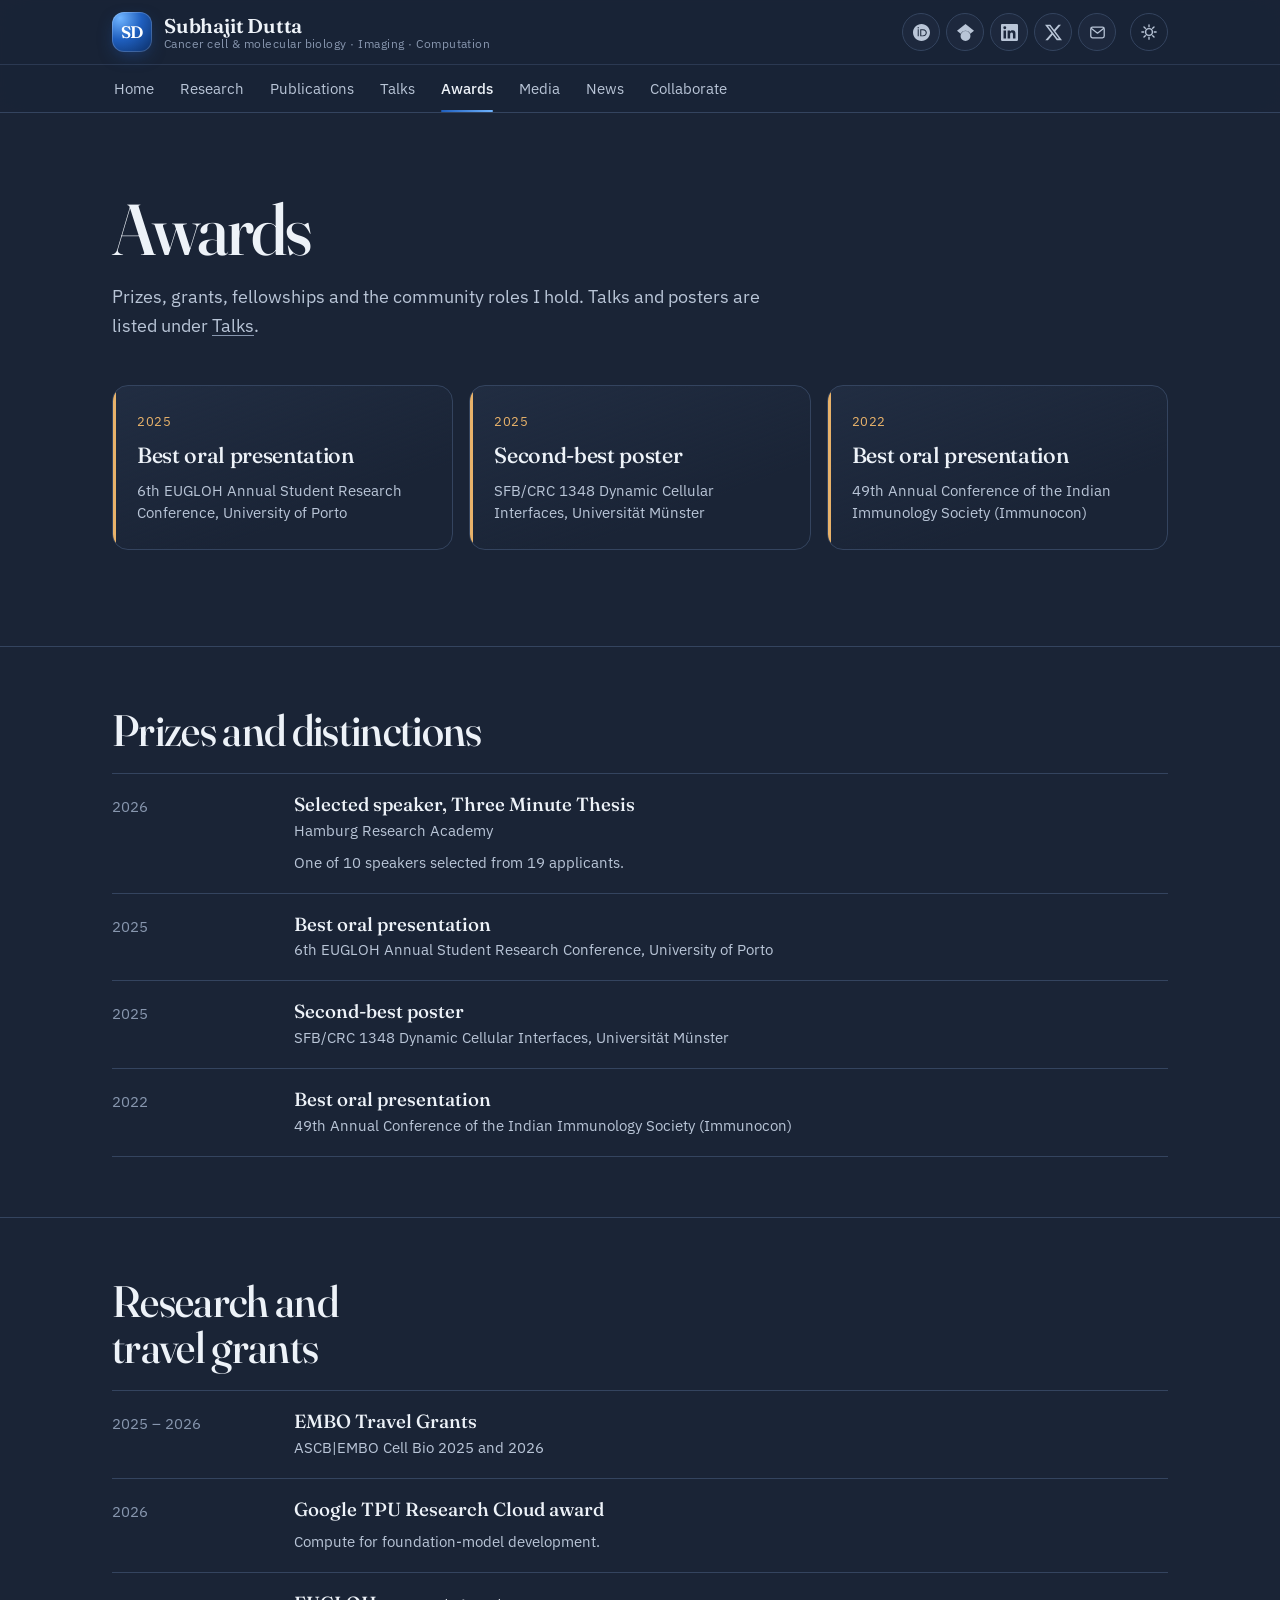
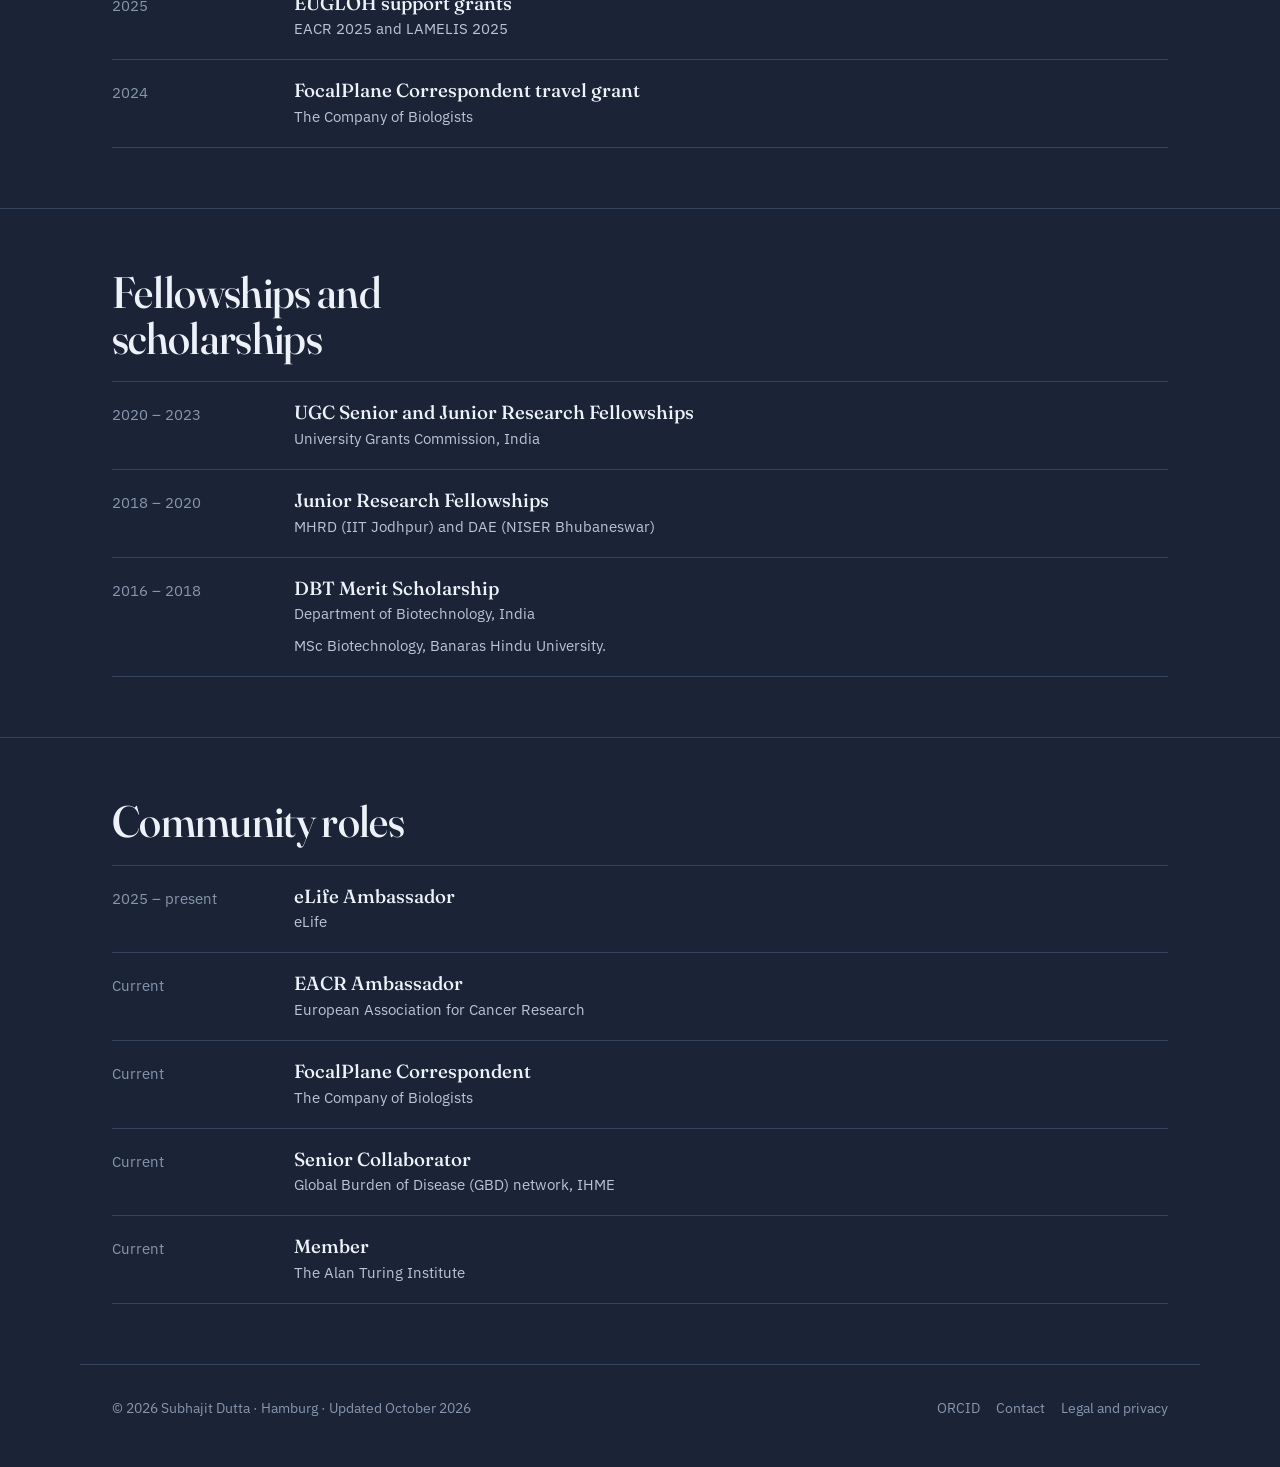
==== awards/index.html @ 9b938719 "Awards: footer, deferred scripts" ====
<!doctype html>
<html lang="en">
<head>
<meta charset="utf-8">
<meta name="viewport" content="width=device-width, initial-scale=1, viewport-fit=cover">
<title>Awards | Subhajit Dutta</title>
<meta name="description" content="Prizes, research and travel grants, fellowships and community roles of Subhajit Dutta, including EMBO Travel Grants, a Google TPU Research Cloud award and best-presentation prizes.">
<meta name="author" content="Subhajit Dutta">
<link rel="canonical" href="https://duttasubhajit.com/awards/">
<meta property="og:type" content="website">
<meta property="og:title" content="Awards | Subhajit Dutta">
<meta property="og:description" content="Prizes, research and travel grants, fellowships and community roles of Subhajit Dutta, including EMBO Travel Grants, a Google TPU Research Cloud award and best-presentation prizes.">
<meta property="og:url" content="https://duttasubhajit.com/awards/">
<meta property="og:site_name" content="Subhajit Dutta">
<meta property="og:image" content="https://duttasubhajit.com/assets/img/og.jpg">
<meta property="og:image:width" content="1200">
<meta property="og:image:height" content="630">
<meta name="twitter:card" content="summary_large_image">
<meta name="twitter:site" content="@SDutta_2904">
<meta name="twitter:image" content="https://duttasubhajit.com/assets/img/og.jpg">
<meta name="robots" content="index, follow">
<link rel="icon" href="/assets/img/favicon.svg" type="image/svg+xml">
<link rel="preload" href="/assets/fonts/ibm-plex-sans-latin-400-normal.woff2" as="font" type="font/woff2" crossorigin>
<link rel="preload" href="/assets/fonts/fraunces-latin-opsz-normal.woff2" as="font" type="font/woff2" crossorigin>
<link rel="stylesheet" href="/assets/site.css">
<script src="/assets/data/profile.js" defer></script>
<script src="/assets/data/awards.js" defer></script>
<script src="/assets/site.js" defer></script>
</head>
<body data-page="awards">
<a class="skip" href="#main">Skip to content</a>
<header class="nav">
  <div class="wrap nav-top">
    <a class="brand" href="/" aria-label="Subhajit Dutta, home">
      <span class="brand-mark" aria-hidden="true">SD</span>
      <span class="brand-text"><span class="brand-name">Subhajit Dutta</span><span class="brand-sub">Cancer cell &amp; molecular biology · Imaging · Computation</span></span>
    </a>
    <div class="nav-right">
      <ul class="social" aria-label="Profiles">
        <li><a class="soc soc-orcid" href="https://orcid.org/0000-0003-2390-7492" target="_blank" rel="me noopener" aria-label="ORCID profile" title="ORCID"><svg viewBox="0 0 24 24" aria-hidden="true"><path fill="currentColor" d="M12 0C5.372 0 0 5.372 0 12s5.372 12 12 12 12-5.372 12-12S18.628 0 12 0zM7.369 4.378c.525 0 .947.431.947.947s-.422.947-.947.947a.95.95 0 0 1-.947-.947c0-.525.422-.947.947-.947zm-.722 3.038h1.444v10.041H6.647V7.416zm3.562 0h3.9c3.712 0 5.344 2.653 5.344 5.025 0 2.578-2.016 5.025-5.325 5.025h-3.919V7.416zm1.444 1.303v7.444h2.297c3.272 0 4.022-2.484 4.022-3.722 0-2.016-1.284-3.722-4.097-3.722h-2.222z"/></svg></a></li>
        <li><a class="soc soc-scholar" href="https://scholar.google.com/citations?user=DbkLvm4AAAAJ&amp;hl=en" target="_blank" rel="me noopener" aria-label="Google Scholar profile" title="Google Scholar"><svg viewBox="0 0 24 24" aria-hidden="true"><path fill="currentColor" d="M5.242 13.769 0 9.5 12 0l12 9.5-5.242 4.269C17.548 11.249 14.978 9.5 12 9.5c-2.977 0-5.548 1.748-6.758 4.269zM12 10a7 7 0 1 0 0 14 7 7 0 0 0 0-14z"/></svg></a></li>
        <li><a class="soc soc-linkedin" href="https://www.linkedin.com/in/subhajit-dutta-6a4b96134/" target="_blank" rel="me noopener" aria-label="LinkedIn profile" title="LinkedIn"><svg viewBox="0 0 24 24" aria-hidden="true"><path fill="currentColor" d="M20.447 20.452h-3.554v-5.569c0-1.328-.027-3.037-1.852-3.037-1.853 0-2.136 1.445-2.136 2.939v5.667H9.351V9h3.414v1.561h.046c.477-.9 1.637-1.85 3.37-1.85 3.601 0 4.267 2.37 4.267 5.455v6.286zM5.337 7.433a2.062 2.062 0 1 1 0-4.125 2.062 2.062 0 0 1 0 4.125zM7.119 20.452H3.555V9h3.564v11.452zM22.225 0H1.771C.792 0 0 .774 0 1.729v20.542C0 23.227.792 24 1.771 24h20.451C23.2 24 24 23.227 24 22.271V1.729C24 .774 23.2 0 22.222 0h.003z"/></svg></a></li>
        <li><a class="soc soc-x" href="https://x.com/SDutta_2904" target="_blank" rel="me noopener" aria-label="X (Twitter) profile" title="X"><svg viewBox="0 0 24 24" aria-hidden="true"><path fill="currentColor" d="M18.901 1.153h3.68l-8.04 9.19L24 22.846h-7.406l-5.8-7.584-6.638 7.584H.474l8.6-9.83L0 1.154h7.594l5.243 6.932 6.064-6.933zm-1.291 19.491h2.039L6.486 3.24H4.298l13.312 17.404z"/></svg></a></li>
        <li><a class="soc soc-email" href="mailto:dsubhajit.edu@gmail.com" aria-label="Email dsubhajit.edu@gmail.com" title="Email"><svg viewBox="0 0 24 24" aria-hidden="true" fill="none" stroke="currentColor" stroke-width="1.8" stroke-linecap="round" stroke-linejoin="round"><rect x="2.5" y="4.5" width="19" height="15" rx="2.5"/><path d="M3.5 6.5l8.5 6.5 8.5-6.5"/></svg></a></li>
      </ul>
      <button class="icon-btn" id="themeBtn" type="button" aria-label="Switch colour theme" title="Switch theme">
        <svg viewBox="0 0 24 24" fill="none" stroke="currentColor" stroke-width="1.8" stroke-linecap="round"><circle cx="12" cy="12" r="4.5"/><path d="M12 2.5v2.5M12 19v2.5M2.5 12H5M19 12h2.5M5.3 5.3l1.8 1.8M16.9 16.9l1.8 1.8M5.3 18.7l1.8-1.8M16.9 7.1l1.8-1.8"/></svg>
      </button>
    </div>
  </div>
  <nav class="nav-tabs" aria-label="Sections">
    <div class="wrap">
      <ul class="tabs" id="tabs">
        <li><a href="/" data-page="home">Home</a></li>
        <li><a href="/research/" data-page="research">Research</a></li>
        <li><a href="/publications/" data-page="publications">Publications</a></li>
        <li><a href="/talks/" data-page="talks">Talks</a></li>
        <li><a href="/awards/" data-page="awards">Awards</a></li>
        <li><a href="/media/" data-page="media">Media</a></li>
        <li><a href="/news/" data-page="news">News</a></li>
        <li><a href="/collaborate/" data-page="collaborate">Collaborate</a></li>
      </ul>
    </div>
  </nav>
</header>
<main id="main">

<section class="page-head">
  <div class="wrap">
    <h1>Awards</h1>
    <p class="lede">Prizes, grants, fellowships and the community roles I hold. Talks and posters are listed under <a href="/talks/">Talks</a>.</p>
  </div>
</section>
<section class="section flush" aria-label="Highlights">
  <div class="wrap">
    <div class="award-cards" id="awardCards"></div>
  </div>
</section>
<div id="awardGroups"></div>
</main>
<footer>
  <div class="wrap">
    <span>© 2026 Subhajit Dutta · <span data-pos="city">Hamburg</span> · <span class="upd">Updated <time data-updated datetime="2026-10-17">October 2026</time></span></span>
    <span class="links">
      <a href="https://orcid.org/0000-0003-2390-7492" rel="me noopener" target="_blank">ORCID</a>
      <a href="/collaborate/">Contact</a>
      <a href="/legal/">Legal and privacy</a>
    </span>
  </div>
</footer>
</body>
</html>
---- assets/site.css ----
/* Self-hosted fonts (no third-party requests) — SIL Open Font License, see assets/fonts/ */
@font-face{font-family:"Fraunces";font-style:normal;font-weight:100 900;font-display:swap;src:url(/assets/fonts/fraunces-latin-opsz-normal.woff2) format("woff2-variations"),url(/assets/fonts/fraunces-latin-opsz-normal.woff2) format("woff2");}
@font-face{font-family:"Fraunces";font-style:italic;font-weight:100 900;font-display:swap;src:url(/assets/fonts/fraunces-latin-opsz-italic.woff2) format("woff2-variations"),url(/assets/fonts/fraunces-latin-opsz-italic.woff2) format("woff2");}
@font-face{font-family:"IBM Plex Sans";font-style:normal;font-weight:400;font-display:swap;src:url(/assets/fonts/ibm-plex-sans-latin-400-normal.woff2) format("woff2");}
@font-face{font-family:"IBM Plex Sans";font-style:italic;font-weight:400;font-display:swap;src:url(/assets/fonts/ibm-plex-sans-latin-400-italic.woff2) format("woff2");}
@font-face{font-family:"IBM Plex Sans";font-style:normal;font-weight:500;font-display:swap;src:url(/assets/fonts/ibm-plex-sans-latin-500-normal.woff2) format("woff2");}
@font-face{font-family:"IBM Plex Sans";font-style:normal;font-weight:600;font-display:swap;src:url(/assets/fonts/ibm-plex-sans-latin-600-normal.woff2) format("woff2");}

/* Subhajit Dutta — site stylesheet
   Layout: long-scroll pages, left-aligned measure, hairline rows for lists,
   one visual moment per page (home: live director field + portrait). */

:root {
  --bg: #1A2436;
  --bg-2: #212D42;
  --bg-3: #2A3850;
  --fg: #EDF2F8;
  --fg-2: #B9C5D7;
  --fg-3: #8796AE;
  --line: #34445F;
  --accent: #8DBEFF;
  --accent-2: #E8B26A;
  --accent-ink: #14203A;
  --ok: #8BCF8B;
  --err: #E8837F;
  --field: #8DBEFF;
  --field-dim: #3A4C6B;
  --shadow: 0 24px 60px rgba(10,18,36,.45);
  --display: "Fraunces", "Iowan Old Style", Georgia, serif;
  --body: "IBM Plex Sans", "Helvetica Neue", Arial, sans-serif;
  color-scheme: dark;
}
:root[data-theme="light"] {
  --bg: #F2F6FC; --bg-2: #FFFFFF; --bg-3: #E4ECF8; --fg: #0A1A33; --fg-2: #3B4D6B; --fg-3: #56657F;
    --line: #D3DDEC; --accent: #0F4D92; --accent-2: #8A5212; --accent-ink: #FFFFFF;
    --ok: #2E8B57; --err: #B64342; --field: #0F4D92; --field-dim: #C6D3E8;
    --shadow: 0 24px 60px rgba(10,26,51,.12); color-scheme: light;
}

* { box-sizing: border-box; }
html { scroll-behavior: smooth; -webkit-text-size-adjust: 100%; }
@media (prefers-reduced-motion: reduce) { html { scroll-behavior: auto; } * { transition: none !important; animation: none !important; } }
body { margin: 0; background: var(--bg); color: var(--fg); font-family: var(--body); font-size: 1.0625rem; line-height: 1.6; -webkit-font-smoothing: antialiased; }
body::before { content: ""; position: fixed; inset: 0 0 auto; height: env(safe-area-inset-top, 0px); z-index: 10; background: var(--bg); }
a { color: inherit; text-decoration-color: var(--fg-3); text-underline-offset: 3px; }
a { transition: color .15s ease, text-decoration-color .15s ease, border-color .15s ease, background-color .15s ease; }
a:hover { color: var(--accent); text-decoration-color: var(--accent); }
:focus-visible { outline: 2px solid var(--accent); outline-offset: 3px; border-radius: 2px; }
h1, h2, h3, h4 { font-family: var(--display); font-weight: 500; letter-spacing: -0.015em; text-wrap: balance; margin: 0; }
p { margin: 0; }
img { max-width: 100%; height: auto; display: block; }
button { font: inherit; }
[hidden] { display: none !important; }

.wrap { width: 100%; max-width: 1120px; margin-inline: auto; padding-left: max(16px, env(safe-area-inset-left, 0px)); padding-right: max(16px, env(safe-area-inset-right, 0px)); }
@media (min-width: 760px) { .wrap { padding-left: max(32px, env(safe-area-inset-left, 0px)); padding-right: max(32px, env(safe-area-inset-right, 0px)); } }
.measure { max-width: 64ch; }
.muted { color: var(--fg-2); }
.small { font-size: 0.9375rem; }

/* ---------- Navigation: two-tier branded header ---------- */
.nav { position: sticky; top: env(safe-area-inset-top, 0px); z-index: 20; background: color-mix(in srgb, var(--bg) 88%, transparent); backdrop-filter: saturate(1.4) blur(16px); -webkit-backdrop-filter: saturate(1.4) blur(16px); border-bottom: 1px solid var(--line); }
.nav-top { display: flex; align-items: center; justify-content: space-between; gap: 16px; height: 64px; }
.brand { display: inline-flex; align-items: center; gap: 12px; text-decoration: none; min-width: 0; }
.brand-mark { flex: none; width: 40px; height: 40px; border-radius: 12px; display: grid; place-items: center; font-family: var(--display); font-weight: 600; font-size: 1.05rem; letter-spacing: -0.03em; color: #fff; background: radial-gradient(120% 120% at 20% 15%, #6FB4FF 0%, #1F5FBF 45%, #0A2A5E 100%); box-shadow: 0 6px 18px -6px rgba(31,95,191,.6), inset 0 0 0 1px rgba(255,255,255,.18); }
.brand-text { display: flex; flex-direction: column; min-width: 0; line-height: 1.15; }
.brand-name { font-family: var(--display); font-size: 1.25rem; font-weight: 600; letter-spacing: -0.01em; white-space: nowrap; color: var(--fg); }
.brand-sub { font-size: 0.75rem; color: var(--fg-3); letter-spacing: 0.04em; white-space: nowrap; overflow: hidden; text-overflow: ellipsis; }
.nav-right { display: flex; align-items: center; gap: 10px; }
.social { display: flex; align-items: center; gap: 6px; list-style: none; margin: 0; padding: 0; }
.soc { display: inline-flex; align-items: center; justify-content: center; width: 38px; height: 38px; border-radius: 50%; color: var(--fg-2); border: 1px solid var(--line); background: color-mix(in srgb, var(--bg-2) 60%, transparent); transition: color .18s, background .18s, border-color .18s, transform .18s; }
.soc svg { width: 17px; height: 17px; }
.soc:hover { transform: translateY(-1px); color: #fff; border-color: transparent; }
.soc-orcid:hover { background: #A6CE39; }
.soc-linkedin:hover { background: #0A66C2; }
.soc-x:hover { background: #2B3A55; }
.soc-scholar:hover { background: #4285F4; }
.soc-email:hover { background: #1F5FBF; color: #fff; }
.nav-right .icon-btn { margin-left: 4px; }
.nav-tabs { border-top: 1px solid color-mix(in srgb, var(--line) 70%, transparent); }
.tabs { display: flex; gap: 2px; list-style: none; margin: 0 -10px; padding: 0; font-size: 0.9375rem; overflow-x: auto; scrollbar-width: none; -webkit-overflow-scrolling: touch; }
.tabs::-webkit-scrollbar { display: none; }
.tabs li { flex: none; }
.tabs a { display: block; padding: 12px 12px 11px; text-decoration: none; color: var(--fg-2); position: relative; white-space: nowrap; transition: color .15s; }
.tabs a:hover { color: var(--accent); }
.tabs a[aria-current="page"] { color: var(--fg); font-weight: 500; }
.tabs a[aria-current="page"]::after { content: ""; position: absolute; left: 12px; right: 12px; bottom: 0; height: 2px; background: linear-gradient(90deg, #1F5FBF, #6FB4FF); border-radius: 2px; }
.icon-btn { display: inline-flex; align-items: center; justify-content: center; width: 38px; height: 38px; border-radius: 50%; border: 1px solid var(--line); background: transparent; color: var(--fg-2); cursor: pointer; }
.icon-btn:hover { color: var(--accent); border-color: var(--accent); }
.icon-btn svg { width: 18px; height: 18px; }
@media (max-width: 899px) { .brand-sub { display: none; } }
@media (max-width: 560px) {
  .nav-top { height: 58px; gap: 10px; }
  .brand-mark { width: 34px; height: 34px; border-radius: 10px; font-size: 0.95rem; }
  .brand-name { font-size: 1.0625rem; }
  .social { gap: 4px; }
  .soc, .nav-right .icon-btn { width: 32px; height: 32px; }
  .soc svg { width: 15px; height: 15px; }
  .nav-right { gap: 4px; }
  .tabs { font-size: 0.875rem; -webkit-mask-image: linear-gradient(90deg, #000 88%, transparent); mask-image: linear-gradient(90deg, #000 88%, transparent); }
  .tabs a { padding: 10px 10px 9px; }
  .tabs a[aria-current="page"]::after { left: 10px; right: 10px; }
}


/* ---------- Buttons & chips ---------- */
.btn { display: inline-flex; align-items: center; gap: 8px; padding: 10px 18px; border-radius: 999px; font-size: 0.9375rem; font-weight: 500; text-decoration: none; border: 1px solid var(--line); color: var(--fg); background: transparent; cursor: pointer; }
.btn { transition: color .15s, border-color .15s, background-color .15s, box-shadow .15s; }
.btn:hover { border-color: var(--accent); color: var(--accent); }
.btn.primary { background: var(--accent); color: var(--accent-ink); border-color: var(--accent); }
.btn.primary:hover { color: var(--accent-ink); filter: brightness(1.12); box-shadow: 0 8px 22px -10px var(--accent); }
.btn.sm { padding: 6px 12px; font-size: 0.8125rem; }
.btn svg { width: 16px; height: 16px; }
.btn[disabled] { opacity: 0.6; cursor: default; }
.chip { font-size: 0.875rem; padding: 7px 14px; border-radius: 999px; border: 1px solid var(--line); background: transparent; color: var(--fg-2); cursor: pointer; }
.chip:hover { border-color: var(--accent); color: var(--accent); }
.chip[aria-pressed="true"] { background: var(--fg); color: var(--bg); border-color: var(--fg); }
.chip .n { opacity: 0.85; margin-left: 6px; font-variant-numeric: tabular-nums; }

/* ---------- Page header (inner pages) ---------- */
.page-head { padding-block: clamp(40px, 7vw, 80px) clamp(28px, 4vw, 44px); }
.page-head h1 { font-size: clamp(2.5rem, 6vw, 4.5rem); line-height: 1; letter-spacing: -0.03em; font-variation-settings: "opsz" 144; }
.page-head .lede { margin-top: 18px; color: var(--fg-2); max-width: 62ch; font-size: 1.125rem; }

/* ---------- Sections ---------- */
.section { padding-block: clamp(48px, 8vw, 96px); border-top: 1px solid var(--line); }
.section.flush { border-top: 0; padding-top: 0; }
.section-head { display: grid; grid-template-columns: 1fr; gap: 12px 48px; margin-bottom: clamp(28px, 4vw, 48px); }
@media (min-width: 900px) { .section-head { grid-template-columns: minmax(0, 1fr) minmax(0, 1.4fr); align-items: end; } }
.section h2 { font-size: clamp(1.875rem, 4vw, 2.75rem); line-height: 1.05; font-variation-settings: "opsz" 96; }
.section-intro { color: var(--fg-2); max-width: 60ch; }
.section-foot { margin-top: 28px; }

/* ---------- Home hero: always-dark microscopy field ---------- */
.hero { position: relative; overflow: hidden; background: radial-gradient(120% 90% at 75% 40%, #24519c 0%, #1a3d7c 55%, #14306a 100%); color: #EEF3FA; isolation: isolate; }
.hero canvas { position: absolute; inset: 0; width: 100%; height: 100%; display: block; z-index: -2; }
.hero-shade { position: absolute; inset: 0; pointer-events: none; z-index: -1; background: linear-gradient(90deg, rgba(16,36,76,.92) 0%, rgba(16,36,76,.72) 38%, rgba(16,36,76,.15) 70%, rgba(16,36,76,0) 100%), linear-gradient(180deg, rgba(16,36,76,0) 70%, rgba(16,36,76,.6) 100%); }
.hero-grid { position: relative; padding-block: clamp(56px, 9vw, 120px) clamp(28px, 4vw, 48px); display: grid; grid-template-columns: 1fr; gap: 40px; align-items: center; }
.hero-side { display: flex; flex-direction: column; gap: 16px; }
.hero-side .portrait { width: 100%; justify-self: auto; }
.profile-card { display: flex; flex-direction: column; justify-content: space-between; gap: 18px; padding: 20px 22px; border-radius: 22px; background: linear-gradient(160deg, rgba(23,50,98,.55), rgba(26,52,100,.55)); box-shadow: 0 0 0 1px rgba(142,197,255,.2); backdrop-filter: blur(4px); -webkit-backdrop-filter: blur(4px); }
.pc-role { font-family: var(--display); font-size: 1.25rem; color: #fff; }
.pc-focus { margin-top: 6px; font-size: 0.875rem; letter-spacing: .04em; color: #9CC7FF; }
.pc-net { display: grid; grid-template-columns: repeat(3, 1fr); gap: 10px; text-decoration: none; color: #A9B7CD; font-size: 0.75rem; line-height: 1.3; }
.pc-net span { padding: 10px 10px 9px; border-radius: 12px; background: rgba(255,255,255,.04); border: 1px solid rgba(142,197,255,.14); transition: border-color .15s, background .15s; }
.pc-net b { display: block; font-family: var(--display); font-weight: 500; font-size: 1.6rem; color: #fff; line-height: 1.05; margin-bottom: 2px; }
.pc-net:hover span { border-color: rgba(142,197,255,.5); background: rgba(125,180,255,.08); }
@media (min-width: 900px) { .hero-grid { grid-template-columns: minmax(0, 1.12fr) minmax(0, 1fr); align-items: stretch; gap: clamp(36px, 4vw, 56px); } .hero-side { max-width: 520px; width: 100%; margin-left: auto; } .hero-side .portrait { aspect-ratio: 3 / 4; } .profile-card { flex: 1; } }
@media (max-width: 899px) { .hero-side { order: -1; flex-direction: row; align-items: stretch; } .hero-side .portrait { width: min(42%, 170px); flex: none; } .profile-card { flex: 1; padding: 14px; gap: 10px; } .pc-role { font-size: 1rem; } .pc-focus { font-size: 0.75rem; } .pc-net { grid-template-columns: 1fr; gap: 6px; } .pc-net span { padding: 6px 8px; display: flex; align-items: baseline; gap: 6px; } .pc-net b { font-size: 1.1rem; display: inline; margin: 0; } }
.eyebrow { margin: 0 0 18px; font-size: 0.8125rem; letter-spacing: 0.14em; text-transform: uppercase; color: #9CC7FF; }
.hero h1 { font-size: clamp(3rem, 9vw, 6.5rem); font-weight: 600; line-height: 0.95; letter-spacing: -0.035em; font-variation-settings: "opsz" 144; max-width: 10ch; color: #fff; text-shadow: 0 2px 30px rgba(10,18,36,.35); }
.hero-lede { margin-top: clamp(18px, 2.6vw, 26px); font-family: var(--display); font-style: italic; font-weight: 400; font-size: clamp(1.25rem, 2.2vw, 1.55rem); line-height: 1.35; max-width: 32ch; font-variation-settings: "opsz" 40; color: #F5F7FB; }
.hero-text { margin-top: 18px; max-width: 62ch; color: #C3CEE0; }
.hero-text + .hero-text { margin-top: 12px; color: #A9B7CD; font-size: 1rem; }
.hero-actions { margin-top: 30px; display: flex; flex-wrap: wrap; gap: 12px; }
.hero .btn.primary { background: linear-gradient(135deg, #3E8EF0, #1A5BB8); color: #fff; border-color: transparent; box-shadow: 0 10px 28px -10px rgba(62,142,240,.8); }
.hero .btn.primary:hover { color: #fff; filter: brightness(1.12); }
.hero .btn.ghost { color: #EEF3FA; border-color: rgba(238,243,250,.28); background: rgba(255,255,255,.04); backdrop-filter: blur(6px); }
.hero .btn.ghost:hover { color: #9CC7FF; border-color: #9CC7FF; background: rgba(125,180,255,.1); }
.portrait { position: relative; justify-self: end; width: min(100%, 340px); aspect-ratio: 4 / 5; border-radius: 22px; overflow: hidden; background: linear-gradient(160deg, rgba(23,34,56,.55), rgba(10,16,30,.62)); box-shadow: 0 30px 80px -20px rgba(10,18,36,.7), 0 0 0 1px rgba(143,227,232,.22); backdrop-filter: blur(2px); -webkit-backdrop-filter: blur(2px); }
.portrait::after { content: ""; position: absolute; inset: 0; border-radius: inherit; pointer-events: none; box-shadow: inset 0 0 0 1px rgba(255,255,255,.06); }
.portrait img { width: 100%; height: 100%; object-fit: cover; object-position: 50% 30%; filter: contrast(1.04); }
.portrait-empty { position: absolute; inset: 0; display: grid; place-items: center; text-align: center; padding: 24px; }
.portrait-empty b { display: block; font-family: var(--display); font-size: 4.5rem; font-weight: 600; letter-spacing: -0.04em; line-height: 1; background: linear-gradient(135deg, #8FE3E8, #D37BD0); -webkit-background-clip: text; background-clip: text; color: transparent; }
@media (max-width: 899px) { .portrait { border-radius: 18px; } .hero-shade { background: linear-gradient(180deg, rgba(16,36,76,.82) 0%, rgba(16,36,76,.74) 60%, rgba(16,36,76,.5) 100%); } }
.hero-caption { position: relative; display: flex; flex-wrap: wrap; align-items: center; gap: 6px 16px; margin: 0 auto; padding-bottom: 22px; font-size: 0.75rem; letter-spacing: 0.04em; color: #8392a8; }
.hero-caption .dot { display: inline-block; width: 8px; height: 8px; border-radius: 50%; vertical-align: middle; margin-right: 6px; }
.dot-actin { background: #6FE7EC; box-shadow: 0 0 8px #6FE7EC; }
.dot-mito { background: #E46BDC; box-shadow: 0 0 8px #E46BDC; }
.dot-ribo { background: #FFC56B; box-shadow: 0 0 8px #FFC56B; }

/* "Now" strip */
.now { display: grid; grid-template-columns: 1fr; gap: 0; border-top: 1px solid var(--line); border-bottom: 1px solid var(--line); }
@media (min-width: 760px) { .now { grid-template-columns: repeat(3, 1fr); } }
.now > div { padding: 22px 0; min-width: 0; }
@media (min-width: 760px) { .now > div { padding: 24px 28px 24px 0; } .now > div + div { padding-left: 28px; border-left: 1px solid var(--line); } }
@media (max-width: 759px) { .now > div + div { border-top: 1px solid var(--line); } }
.now .k { font-size: 0.8125rem; color: var(--fg-3); }
.now .v { margin-top: 4px; font-family: var(--display); font-size: 1.25rem; line-height: 1.3; font-variation-settings: "opsz" 36; }
.now .v a { text-decoration: none; }
.now .v a:hover { color: var(--accent); }

/* ---------- Themes (research) ---------- */
.themes { display: grid; grid-template-columns: 1fr; gap: 40px 48px; }
@media (min-width: 700px) { .themes { grid-template-columns: 1fr 1fr; } }
.theme { min-width: 0; padding-top: 20px; border-top: 2px solid var(--fg); }
.theme.lead { border-top-color: var(--accent); }
.theme h3 { font-size: 1.5rem; line-height: 1.2; font-variation-settings: "opsz" 48; }
.theme h3 small { display: block; font-family: var(--body); font-size: 0.875rem; font-weight: 500; color: var(--accent); letter-spacing: 0; margin-bottom: 8px; }
.theme p { margin-top: 12px; color: var(--fg-2); }
.theme ul { margin: 14px 0 0; padding-left: 18px; color: var(--fg-2); font-size: 0.9375rem; }
.theme li + li { margin-top: 4px; }
.theme .more { margin-top: 14px; font-size: 0.9375rem; }

/* Research page: full bands */
.band { display: grid; grid-template-columns: 1fr; gap: 28px 56px; padding-block: clamp(40px, 6vw, 72px); border-top: 1px solid var(--line); }
@media (min-width: 900px) { .band { grid-template-columns: minmax(0, 1fr) minmax(0, 1fr); align-items: start; } .band.flip > .band-fig { order: -1; } }
.band h2 { font-size: clamp(1.75rem, 3.5vw, 2.5rem); line-height: 1.1; font-variation-settings: "opsz" 72; }
.band .kicker { font-size: 0.875rem; font-weight: 500; color: var(--accent); margin-bottom: 10px; }
.band p { margin-top: 14px; color: var(--fg-2); }
.band ul { margin: 14px 0 0; padding-left: 18px; color: var(--fg-2); font-size: 0.9375rem; }
.band li + li { margin-top: 6px; }
.band .band-links { margin-top: 18px; display: flex; flex-wrap: wrap; gap: 8px; }
.band-fig { min-width: 0; }
.band-fig figure { margin: 0; }
.band-fig img { width: 100%; border-radius: 12px; border: 1px solid var(--line); background: var(--bg-2); cursor: zoom-in; }
.band-fig figcaption { margin-top: 10px; font-size: 0.875rem; color: var(--fg-3); }
.band-fig img { height: auto; }
.fig-credit { display: block; margin-top: 4px; font-size: 0.8125rem; }
.fig-credit a { color: var(--fg-3); text-decoration: underline; text-underline-offset: 2px; }
.fig-credit a:hover { color: var(--accent); }

/* ---------- Publications ---------- */
.pub-tools { display: flex; flex-wrap: wrap; gap: 12px 16px; align-items: center; margin-bottom: 24px; }
.pub-filters { display: flex; flex-wrap: wrap; gap: 8px; }
.search { flex: 1 1 220px; min-width: 0; display: flex; align-items: center; gap: 8px; padding: 0 14px; height: 38px; border-radius: 999px; border: 1px solid var(--line); background: var(--bg-2); color: var(--fg-2); }
.search svg { width: 16px; height: 16px; flex: none; }
.search input { flex: 1; min-width: 0; border: 0; background: transparent; color: var(--fg); font: inherit; font-size: 0.9375rem; outline: none; }
.pub-list { list-style: none; margin: 0; padding: 0; }
.pub-year-head { font-family: var(--display); font-size: 1.125rem; color: var(--fg-3); padding: 28px 0 8px; font-variant-numeric: tabular-nums; }
.pub { display: grid; grid-template-columns: 1fr; gap: 6px 32px; padding: 20px 0; border-top: 1px solid var(--line); }
.pub-list > .pub:last-child { border-bottom: 1px solid var(--line); }
@media (min-width: 760px) { .pub { grid-template-columns: 110px minmax(0, 1fr); } }
.pub-kind { font-size: 0.8125rem; color: var(--fg-3); padding-top: 4px; }
.pub-kind .st { display: block; color: var(--accent-2); margin-top: 2px; }
.pub-title { font-family: var(--display); font-size: 1.25rem; line-height: 1.3; font-weight: 500; font-variation-settings: "opsz" 36; }
.pub-title a { text-decoration: none; }
.pub-title a:hover { color: var(--accent); }
.pub-authors { margin-top: 6px; color: var(--fg-2); font-size: 0.9375rem; }
.pub-authors b { font-weight: 600; color: var(--fg); }
.pub-venue { margin-top: 4px; font-size: 0.9375rem; color: var(--fg-2); }
.pub-venue i { color: var(--fg); }
.pub-note { margin-top: 4px; font-size: 0.875rem; color: var(--fg-3); }
.pub-take { margin: 8px 0 0; font-size: 0.9375rem; line-height: 1.55; color: var(--fg-2); max-width: 72ch; padding-left: 12px; border-left: 2px solid var(--accent); }
.pub-pending { margin-top: 40px; border: 1px solid var(--line); border-radius: 16px; background: var(--bg-2); }
.pub-pending > summary { cursor: pointer; list-style: none; padding: 18px 22px; display: flex; align-items: baseline; gap: 12px; flex-wrap: wrap; font-family: var(--display); font-size: 1.15rem; color: var(--fg); }
.pub-pending > summary::-webkit-details-marker { display: none; }
.pub-pending > summary::before { content: "+"; font-family: var(--body); color: var(--accent); width: 1em; display: inline-block; }
.pub-pending[open] > summary::before { content: "–"; }
.pub-pending > summary:hover { color: var(--accent); }
.pub-pending > summary small { font-family: var(--body); font-size: .875rem; color: var(--fg-3); }
.pub-pending ol { list-style: none; margin: 0; padding: 0 22px 18px; }
.pub-pending li.pend { padding: 14px 0; border-top: 1px solid var(--line); }
.pub-actions { margin-top: 10px; display: flex; flex-wrap: wrap; gap: 8px; }
.pub-empty { color: var(--fg-3); padding: 28px 0; }
.featured { display: grid; grid-template-columns: 1fr; gap: 24px; }
@media (min-width: 760px) { .featured { grid-template-columns: repeat(3, 1fr); } }
.featured article { min-width: 0; padding: 22px 0 0; border-top: 2px solid var(--fg); }
.featured .k { font-size: 0.8125rem; color: var(--fg-3); }
.featured h3 { margin-top: 8px; font-size: 1.25rem; line-height: 1.3; font-variation-settings: "opsz" 36; }
.featured h3 a { text-decoration: none; }
.featured h3 a:hover { color: var(--accent); }
.featured p { margin-top: 8px; font-size: 0.9375rem; color: var(--fg-2); }

/* ---------- Rows (talks, awards, news) ---------- */
.rows { list-style: none; margin: 0; padding: 0; }
.row { display: grid; grid-template-columns: 1fr; gap: 4px 32px; padding: 18px 0; border-top: 1px solid var(--line); }
.rows > .row:last-child { border-bottom: 1px solid var(--line); }
@media (min-width: 760px) { .row { grid-template-columns: 150px minmax(0, 1fr); } }
.row-when { color: var(--fg-3); font-variant-numeric: tabular-nums; font-size: 0.9375rem; padding-top: 3px; }
.row-title { font-family: var(--display); font-size: 1.1875rem; font-weight: 500; line-height: 1.3; font-variation-settings: "opsz" 36; }
.row-title a { text-decoration: none; }
.row-title a:hover { color: var(--accent); }
.row-where { color: var(--fg-2); font-size: 0.9375rem; margin-top: 2px; }
.row-what { color: var(--fg-2); font-size: 0.9375rem; margin-top: 8px; max-width: 70ch; }
.row-tag { display: inline-block; font-size: 0.8125rem; color: var(--accent-2); margin-top: 6px; }
.row-actions { margin-top: 10px; display: flex; flex-wrap: wrap; gap: 8px; }
.cols { display: grid; grid-template-columns: 1fr; gap: 40px 48px; }
@media (min-width: 760px) { .cols { grid-template-columns: 1fr 1fr; } }
.cols > div { min-width: 0; }
.cols h3 { font-size: 1.375rem; margin-bottom: 18px; font-variation-settings: "opsz" 48; }
.plain { list-style: none; margin: 0; padding: 0; }
.plain li { padding: 12px 0; border-top: 1px solid var(--line); color: var(--fg-2); font-size: 0.9375rem; }
.plain li:last-child { border-bottom: 1px solid var(--line); }
.plain li strong { color: var(--fg); font-weight: 500; }
.plain li .when { color: var(--fg-3); }

/* ---------- Skills ---------- */
.skills { margin: 0; }
.skills > div { display: grid; grid-template-columns: 1fr; gap: 4px 32px; padding: 16px 0; border-top: 1px solid var(--line); }
.skills > div:last-child { border-bottom: 1px solid var(--line); }
@media (min-width: 760px) { .skills > div { grid-template-columns: 200px minmax(0, 1fr); } }
.skills dt { font-weight: 500; color: var(--fg); }
.skills dd { margin: 0; color: var(--fg-2); font-size: 0.9375rem; min-width: 0; }

/* ---------- Media gallery ---------- */
.gallery { display: grid; grid-template-columns: repeat(2, 1fr); gap: 12px; }
@media (min-width: 700px) { .gallery { grid-template-columns: repeat(3, 1fr); gap: 16px; } }
@media (min-width: 1000px) { .gallery { grid-template-columns: repeat(4, 1fr); } }
.tile { position: relative; min-width: 0; margin: 0; border-radius: 12px; overflow: hidden; background: var(--bg-2); border: 1px solid var(--line); aspect-ratio: 1; cursor: zoom-in; }
.tile.wide { grid-column: span 2; aspect-ratio: 2 / 1; }
.tile img { width: 100%; height: 100%; object-fit: cover; transition: transform .4s ease; }
.tile:hover img { transform: scale(1.03); }
.tile figcaption { position: absolute; inset: auto 0 0 0; padding: 28px 12px 10px; font-size: 0.8125rem; color: #fff; background: linear-gradient(180deg, transparent, rgba(10,18,36,.65)); opacity: 0; transition: opacity .2s; }
.tile:hover figcaption, .tile:focus-visible figcaption { opacity: 1; }
.tile.doc { display: grid; place-items: center; text-align: center; padding: 20px; color: var(--fg-2); font-size: 0.9375rem; cursor: pointer; }
.tile.doc svg { width: 36px; height: 36px; color: var(--accent); margin-bottom: 10px; }
.tile.doc span { display: block; }
.empty { padding: 36px 24px; border: 1px dashed var(--line); border-radius: 14px; color: var(--fg-2); font-size: 0.9375rem; max-width: 60ch; }
.empty code { font-size: 0.875rem; background: var(--bg-2); padding: 2px 6px; border-radius: 4px; }
.lightbox { position: fixed; inset: 0; z-index: 50; background: rgba(5, 9, 18, .92); display: grid; grid-template-rows: 1fr auto; padding: max(16px, env(safe-area-inset-top, 0px)) max(16px, env(safe-area-inset-right, 0px)) max(16px, env(safe-area-inset-bottom, 0px)) max(16px, env(safe-area-inset-left, 0px)); }
.lightbox img { max-width: 100%; max-height: 100%; width: auto; height: auto; margin: auto; object-fit: contain; border-radius: 6px; }
.lightbox .lb-img { min-height: 0; display: grid; place-items: center; }
.lightbox .lb-bar { display: flex; align-items: center; justify-content: space-between; gap: 12px; padding-top: 12px; color: #fff; font-size: 0.9375rem; }
.lightbox .lb-bar p { color: #c9d1e0; min-width: 0; }
.lightbox .lb-nav { display: flex; gap: 8px; flex: none; }
.lightbox .icon-btn { color: #fff; border-color: rgba(255,255,255,.25); }
.lightbox .lb-close { position: absolute; top: max(16px, env(safe-area-inset-top, 0px)); right: max(16px, env(safe-area-inset-right, 0px)); }

/* ---------- Collaborate ---------- */
.offer { display: grid; grid-template-columns: 1fr; gap: 24px; }
@media (min-width: 760px) { .offer { grid-template-columns: repeat(3, 1fr); } }
.offer article { min-width: 0; padding-top: 20px; border-top: 2px solid var(--fg); }
.offer h3 { font-size: 1.25rem; line-height: 1.3; font-variation-settings: "opsz" 36; }
.offer p { margin-top: 10px; font-size: 0.9375rem; color: var(--fg-2); }
.form-wrap { display: grid; grid-template-columns: 1fr; gap: 32px 56px; }
@media (min-width: 900px) { .form-wrap { grid-template-columns: minmax(0, 1fr) minmax(0, 1.3fr); } }
.form-aside p { color: var(--fg-2); margin-top: 12px; max-width: 46ch; }
.contact-list { list-style: none; margin: 20px 0 0; padding: 0; }
.contact-list li { display: flex; flex-wrap: wrap; align-items: center; justify-content: space-between; gap: 8px 16px; padding: 14px 0; border-top: 1px solid var(--line); }
.contact-list li:last-child { border-bottom: 1px solid var(--line); }
.contact-list .k { color: var(--fg-3); font-size: 0.875rem; min-width: 72px; }
.contact-list .v { flex: 1 1 180px; min-width: 0; overflow-wrap: anywhere; }
.contact-list .v.sel { user-select: all; }
form.collab { display: grid; grid-template-columns: 1fr; gap: 18px; }
@media (min-width: 560px) { form.collab { grid-template-columns: 1fr 1fr; } form.collab .full { grid-column: 1 / -1; } }
.field { display: flex; flex-direction: column; gap: 6px; min-width: 0; }
.field label { font-size: 0.875rem; color: var(--fg-2); }
.field input, .field select, .field textarea { font: inherit; font-size: 1rem; color: var(--fg); background: var(--bg-2); border: 1px solid var(--line); border-radius: 10px; padding: 11px 14px; width: 100%; min-width: 0; }
.field input:focus, .field select:focus, .field textarea:focus { outline: 2px solid var(--accent); outline-offset: 0; border-color: transparent; }
.field textarea { min-height: 160px; resize: vertical; }
.check { display: flex; gap: 10px; align-items: flex-start; font-size: 0.875rem; color: var(--fg-2); }
.check input { margin-top: 4px; accent-color: var(--accent); }
.form-foot { display: flex; flex-wrap: wrap; align-items: center; gap: 12px 20px; }
.form-msg { font-size: 0.9375rem; }
.form-msg.ok { color: var(--ok); }
.form-msg.err { color: var(--err); }
.hp { position: absolute; left: -9999px; width: 1px; height: 1px; overflow: hidden; }

/* ---------- Footer ---------- */
footer .wrap { padding-block: 32px 48px; display: flex; flex-wrap: wrap; justify-content: space-between; gap: 10px 24px; color: var(--fg-3); font-size: 0.875rem; border-top: 1px solid var(--line); }
footer a { text-decoration: none; }
footer a:hover { color: var(--accent); }
footer .links { display: flex; flex-wrap: wrap; gap: 16px; }

/* ---------- Toast ---------- */
.toast { position: fixed; left: 50%; bottom: calc(24px + env(safe-area-inset-bottom, 0px)); transform: translateX(-50%); background: var(--fg); color: var(--bg); padding: 10px 16px; border-radius: 999px; font-size: 0.875rem; z-index: 60; box-shadow: var(--shadow); }

/* ---------- 404 / legal prose ---------- */
.prose { max-width: 68ch; color: var(--fg-2); }
.prose h2 { font-size: 1.5rem; color: var(--fg); margin-top: 36px; font-variation-settings: "opsz" 48; }
.prose h3 { font-size: 1.125rem; color: var(--fg); margin-top: 24px; font-variation-settings: "opsz" 36; }
.prose p, .prose ul { margin-top: 12px; }
.prose ul { padding-left: 20px; }
.prose code { font-size: 0.9em; background: var(--bg-2); padding: 2px 6px; border-radius: 4px; }
.prose .todo { color: var(--accent-2); }


/* ---------- Additions: skip link, hero profile links, awards, reveal, print ---------- */
.skip { position: absolute; left: 16px; top: -48px; z-index: 100; background: var(--fg); color: var(--bg); padding: 8px 14px; border-radius: 8px; text-decoration: none; font-size: 0.875rem; }
.skip:focus { top: 12px; }
.hero-links { list-style: none; margin: 22px 0 0; padding: 0; display: flex; flex-wrap: wrap; gap: 6px 18px; font-size: 0.875rem; }
.hero-links a { color: var(--fg-3); text-decoration: none; letter-spacing: 0.02em; border-bottom: 1px solid transparent; padding-bottom: 1px; }
.hero-links a:hover { color: var(--accent); border-bottom-color: currentColor; }
.hero-links li[hidden] { display: none; }
.award-cards { display: grid; grid-template-columns: 1fr; gap: 16px; }
@media (min-width: 760px) { .award-cards { grid-template-columns: repeat(3, 1fr); } }
.award-card { position: relative; padding: 26px 24px 24px; border: 1px solid var(--line); border-radius: 16px; background: linear-gradient(160deg, var(--bg-2), transparent 70%); overflow: hidden; }
.award-card::before { content: ""; position: absolute; left: 0; top: 0; bottom: 0; width: 3px; background: var(--accent-2); }
.award-year { font-size: 0.8125rem; color: var(--accent-2); font-variant-numeric: tabular-nums; letter-spacing: 0.04em; }
.award-card h3 { margin-top: 10px; font-size: 1.375rem; line-height: 1.25; font-variation-settings: "opsz" 48; }
.award-card p { margin: 10px 0 0; color: var(--fg-2); font-size: 0.9375rem; line-height: 1.5; }
#awardGroups .section { padding-block: clamp(36px, 5vw, 60px); }
#awardGroups .section-head { margin-bottom: 20px; }
.reveal { opacity: 0; transform: translateY(14px); transition: opacity .6s ease, transform .6s cubic-bezier(.2,.7,.2,1); }
.reveal.in { opacity: 1; transform: none; }
@media print {
  .nav, footer, .skip, .hero canvas, .hero-shade, .btn, .pub-actions, .pub-filters, #pubSearch, .icon-btn { display: none !important; }
  body { background: #fff; color: #000; font-size: 11pt; }
  a { color: inherit; text-decoration: none; }
  .reveal { opacity: 1 !important; transform: none !important; }
  .section { padding-block: 12pt !important; }
}

/* ---------- Collaboration globe (always dark, like the hero) ---------- */
.net-section { position: relative; color: #E6EDF7; background: radial-gradient(90% 70% at 30% 35%, #24519c 0%, #1a3d7c 60%, #152f66 100%); padding-block: clamp(48px, 7vw, 88px); border-block: 1px solid rgba(142,197,255,.12); }
.net-section .eyebrow { margin-bottom: 12px; }
.net-head { display: grid; grid-template-columns: 1fr; gap: 14px 48px; margin-bottom: clamp(24px, 3.5vw, 40px); }
@media (min-width: 960px) { .net-head { grid-template-columns: minmax(0, 1fr) minmax(0, 1.2fr); align-items: end; } }
.net-head h2 { font-size: clamp(1.875rem, 4vw, 2.75rem); line-height: 1.05; color: #fff; font-variation-settings: "opsz" 96; }
.net-intro { margin: 0; color: #A9B6CA; max-width: 60ch; }
.net { display: grid; grid-template-columns: 1fr; gap: 20px; }
@media (min-width: 960px) { .net { grid-template-columns: minmax(0, 1.45fr) minmax(300px, 1fr); align-items: stretch; } }
.net-stage { position: relative; aspect-ratio: 1 / 1; max-height: 640px; width: 100%; border-radius: 22px; background: radial-gradient(circle at 50% 50%, rgba(92,196,207,.06), transparent 65%); border: 1px solid rgba(142,197,255,.14); overflow: hidden; touch-action: none; }
@media (min-width: 960px) { .net-stage { aspect-ratio: auto; height: 620px; } }
#globe { position: absolute; inset: 0; width: 100%; height: 100%; display: block; }
.net-tip { position: absolute; z-index: 2; max-width: 220px; pointer-events: none; padding: 8px 10px; border-radius: 10px; font-size: 0.8125rem; line-height: 1.4; color: #EAF1FA; background: rgba(24,42,76,.96); border: 1px solid rgba(142,197,255,.3); box-shadow: 0 10px 30px rgba(10,18,36,.5); }
.net-tip strong { color: #fff; }
.net-zoom { position: absolute; right: 14px; top: 14px; display: flex; flex-direction: column; gap: 6px; }
.net-btn { width: 34px; height: 34px; border-radius: 10px; border: 1px solid rgba(142,197,255,.25); background: rgba(24,42,76,.8); color: #DDE7F3; font-size: 1.1rem; line-height: 1; cursor: pointer; display: grid; place-items: center; }
.net-btn:hover { border-color: rgba(142,197,255,.6); color: #fff; }
.net-btn svg { width: 15px; height: 15px; }
.net-legend { position: absolute; left: 14px; bottom: 12px; display: flex; flex-wrap: wrap; gap: 6px 14px; list-style: none; margin: 0; padding: 8px 12px; border-radius: 12px; background: rgba(24,42,76,.7); font-size: 0.75rem; color: #A9B6CA; }
.net-legend i { display: inline-block; width: 9px; height: 9px; border-radius: 50%; margin-right: 6px; vertical-align: -1px; }
.lg-home { background: #E46BDC; } .lg-core { background: #8EC5FF; } .lg-gbd { background: #FFC56B; }
.lg-arc { width: 16px !important; height: 2px !important; border-radius: 2px !important; background: linear-gradient(90deg, #8EC5FF, #E46BDC); vertical-align: 3px !important; }
.net-side { display: flex; flex-direction: column; gap: 14px; min-height: 0; }
@media (min-width: 960px) { .net-side { height: 620px; } }
.net-stats { display: grid; grid-template-columns: repeat(4, 1fr); gap: 8px; margin: 0; }
.net-stats div { padding: 12px 10px; border-radius: 14px; background: rgba(255,255,255,.04); border: 1px solid rgba(142,197,255,.12); }
.net-stats dt { font-size: 0.75rem; color: #8392a8; white-space: nowrap; }
.net-stats dd { margin: 4px 0 0; font-family: var(--display); font-size: 1.75rem; line-height: 1; color: #fff; font-variant-numeric: tabular-nums; }
.net-toggle { display: flex; align-items: flex-start; gap: 10px; cursor: pointer; font-size: 0.875rem; color: #C9D4E3; padding: 10px 12px; border-radius: 14px; border: 1px solid rgba(255,197,107,.22); background: rgba(255,197,107,.05); }
.net-toggle small { display: block; color: #8392a8; font-size: 0.75rem; margin-top: 2px; }
.net-toggle input { position: absolute; opacity: 0; width: 1px; height: 1px; }
.net-toggle .sw { flex: none; position: relative; width: 34px; height: 20px; border-radius: 999px; background: rgba(255,255,255,.14); transition: background .2s; margin-top: 1px; }
.net-toggle .sw::after { content: ""; position: absolute; left: 3px; top: 3px; width: 14px; height: 14px; border-radius: 50%; background: #fff; transition: transform .2s; }
.net-toggle input:checked + .sw { background: #E0A04A; }
.net-toggle input:checked + .sw::after { transform: translateX(14px); }
.net-toggle input:focus-visible + .sw { outline: 2px solid #FFC56B; outline-offset: 2px; }
.net-detail { padding: 14px 14px 12px; border-radius: 14px; background: rgba(255,255,255,.04); border: 1px solid rgba(142,197,255,.12); font-size: 0.875rem; color: #C9D4E3; max-height: 260px; overflow: auto; }
.nd-empty { margin: 0; color: #8392a8; }
.nd-head { display: flex; align-items: baseline; gap: 8px; margin-bottom: 6px; }
.nd-head strong { font-family: var(--display); font-size: 1.25rem; color: #fff; font-weight: 500; }
.nd-head span { color: #8392a8; }
.nd-close { margin-left: auto; background: none; border: 0; color: #8392a8; font-size: 1.25rem; cursor: pointer; line-height: 1; }
.nd-inst, .nd-papers { margin: 0; padding-left: 18px; }
.nd-inst li { color: #EAF1FA; }
.nd-k { margin: 10px 0 4px; font-size: 0.6875rem; letter-spacing: .08em; text-transform: uppercase; color: #8EC5FF; }
.nd-people { margin: 0; }
.nd-papers li { margin-bottom: 6px; }
.nd-papers span { display: block; color: #8392a8; font-size: 0.8125rem; font-style: italic; }
.net-list { list-style: none; margin: 0; padding: 0 4px 0 0; flex: 1; min-height: 140px; max-height: 340px; overflow: auto; }
@media (min-width: 960px) { .net-list { max-height: none; } }
.net-list::-webkit-scrollbar { width: 6px; } .net-list::-webkit-scrollbar-thumb { background: rgba(142,197,255,.2); border-radius: 6px; }
.nl-country { display: flex; justify-content: space-between; font-size: 0.75rem; letter-spacing: .08em; text-transform: uppercase; color: #8392a8; padding: 10px 2px 6px; border-bottom: 1px solid rgba(142,197,255,.1); }
.net-list ul { list-style: none; margin: 0; padding: 0; }
.nl-item { display: block; width: 100%; text-align: left; background: none; border: 0; color: #DDE7F3; font: inherit; font-size: 0.875rem; padding: 7px 8px; border-radius: 8px; cursor: pointer; }
.nl-item small { display: block; color: #8392a8; font-size: 0.75rem; }
.nl-item:hover, .nl-item:focus-visible { background: rgba(142,197,255,.1); color: #fff; }
.net-source { margin: 16px 0 0; font-size: 0.75rem; color: #6f7c96; max-width: 90ch; }
@media (max-width: 560px) { .net-stats dd { font-size: 1.4rem; } .net-stats div { padding: 10px 8px; } .net-legend { right: 14px; } }

.hero-caption .cap { display: inline-flex; align-items: center; white-space: nowrap; }
.nd-sub { color: #8392a8; font-size: 0.8125rem; }
.talk-photos { display: grid; grid-template-columns: 1fr; gap: 16px; margin-bottom: clamp(24px, 4vw, 40px); }
@media (min-width: 760px) { .talk-photos { grid-template-columns: 1fr 1fr; } }
.talk-photos figure { margin: 0; border-radius: 16px; overflow: hidden; background: var(--bg-3); border: 1px solid var(--line); }
.talk-photos img { width: 100%; aspect-ratio: 3 / 2; object-fit: cover; transition: transform .5s ease; }
.talk-photos figure:hover img { transform: scale(1.025); }
.talk-photos figcaption { padding: 10px 14px 12px; font-size: 0.8125rem; color: var(--fg-2); }
@media (max-width: 440px) {
  .nav-right .icon-btn { width: 28px; height: 28px; margin-left: 0; }
  .nav-right .icon-btn svg { width: 15px; height: 15px; }
  .soc { width: 28px; height: 28px; }
  .soc svg { width: 14px; height: 14px; }
  .social { gap: 2px; }
  .nav-right { gap: 2px; }
  .brand { gap: 8px; }
  .brand-mark { width: 30px; height: 30px; font-size: .85rem; }
  .brand-name { font-size: 1rem; }
}
@media (max-width: 350px) { .brand-name { display: none; } }

.pc-tags { display: flex; flex-wrap: wrap; gap: 6px; margin: 12px 0 0; padding: 0; list-style: none; }
.pc-tags li { font-size: 0.75rem; line-height: 1; padding: 6px 10px; border-radius: 999px; color: #D6E6FF; background: rgba(125,180,255,.1); border: 1px solid rgba(142,197,255,.22); white-space: nowrap; }
.pc-tags li.core { color: #fff; background: rgba(62,142,240,.32); border-color: rgba(142,197,255,.5); }
@media (min-width: 900px) { .pc-net { grid-template-columns: repeat(3, 1fr); } .pc-net b { font-size: 1.35rem; } .pc-net span { padding: 8px 10px 7px; } }
.profile-card { min-width: 0; }
@media (max-width: 899px) { .pc-net { display: none; } .profile-card { justify-content: flex-start; } }
@media (max-width: 899px) { .pc-tags li { font-size: 0.6875rem; padding: 5px 8px; } .pc-tags li:not(.core) { display: none; } }
@media (min-width: 900px) { .hero h1 { font-size: clamp(3.4rem, 6.6vw, 5.6rem); white-space: nowrap; max-width: none; } }

/* ---------- Mobile hero polish ---------- */
@media (max-width: 899px) {
  .hide-sm { display: none; }
  .hero-grid { padding-top: 28px; gap: 26px; }
  .eyebrow { font-size: 0.75rem; letter-spacing: 0.12em; margin-bottom: 12px; }
  .hero h1 { font-size: clamp(2.6rem, 12vw, 3.6rem); }
  .hero-lede { font-size: 1.2rem; }
  .hero-text { font-size: 1rem; line-height: 1.62; }
  .hero-text + .hero-text { font-size: 0.9375rem; }
  .hero-side { gap: 12px; }
  .hero-side .portrait { width: 40%; max-width: 180px; aspect-ratio: 4 / 5; align-self: flex-start; }
  .profile-card { padding: 14px 14px 12px; border-radius: 18px; }
  .pc-role { font-size: 0.95rem; line-height: 1.3; }
  .pc-tags { gap: 5px; margin-top: 10px; }
  .pc-tags li { font-size: 0.6875rem; padding: 5px 8px; }
  .hero-actions { margin-top: 22px; }
  .hero-actions .btn { flex: 1 1 auto; justify-content: center; }
  .hero-caption { font-size: 0.6875rem; gap: 6px 12px; }
}
@media (min-width: 900px) {
  .hero-side .portrait { flex: 1 1 auto; aspect-ratio: auto; min-height: 560px; }
  .hero-side .portrait img { position: absolute; inset: 0; }
  .profile-card { flex: 0 0 auto; }
}
@media (max-width: 899px) {
  .hero-side { align-items: stretch; }
  .hero-side .portrait { aspect-ratio: auto; align-self: stretch; min-height: 200px; }
  .hero-side .portrait img { position: absolute; inset: 0; object-position: 50% 28%; }
  .hero-shade { background: linear-gradient(180deg, rgba(16,36,76,.86) 0%, rgba(16,36,76,.82) 60%, rgba(16,36,76,.6) 100%); }
}

.featured .feat-take { margin-top: 10px; font-size: 0.9375rem; line-height: 1.55; color: var(--fg-2); }
.tools { list-style: none; margin: 0; padding: 0; display: grid; gap: 16px; grid-template-columns: 1fr; }
@media (min-width: 760px) { .tools { grid-template-columns: repeat(2, minmax(0, 1fr)); } }
.tool { display: flex; flex-direction: column; gap: 6px; height: 100%; padding: 20px 22px; border: 1px solid var(--line); border-radius: 16px; background: var(--bg-2); color: var(--fg); text-decoration: none; transition: border-color .2s, transform .2s; }
.tool:hover { border-color: var(--accent); transform: translateY(-2px); color: var(--fg); }
.tool-k { font-size: .8125rem; color: var(--fg-2); }
.tool-t { font-family: var(--display); font-size: 1.25rem; }
.tool:hover .tool-t { color: var(--accent); }
.tool-d { font-size: .9375rem; color: var(--fg-2); line-height: 1.55; }
.band[id], section[id], h2[id], summary[id] { scroll-margin-top: 130px; }
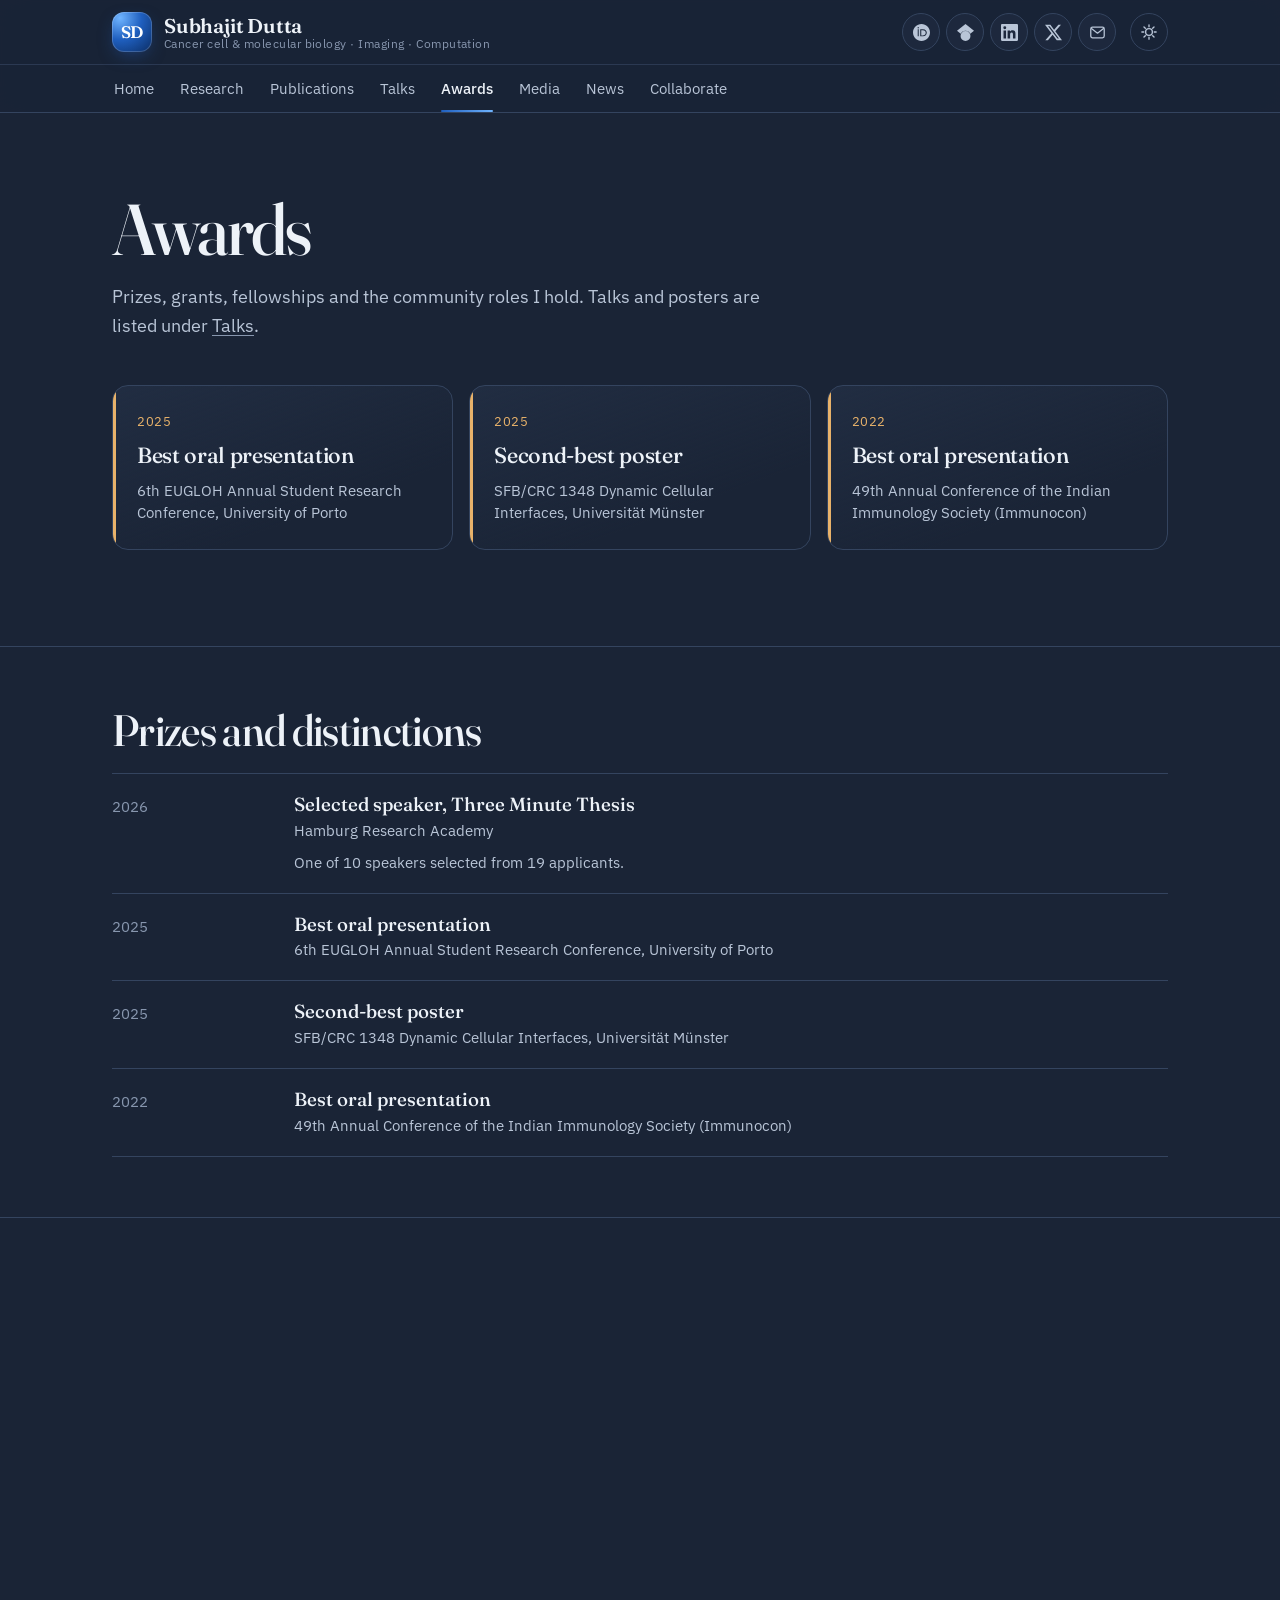
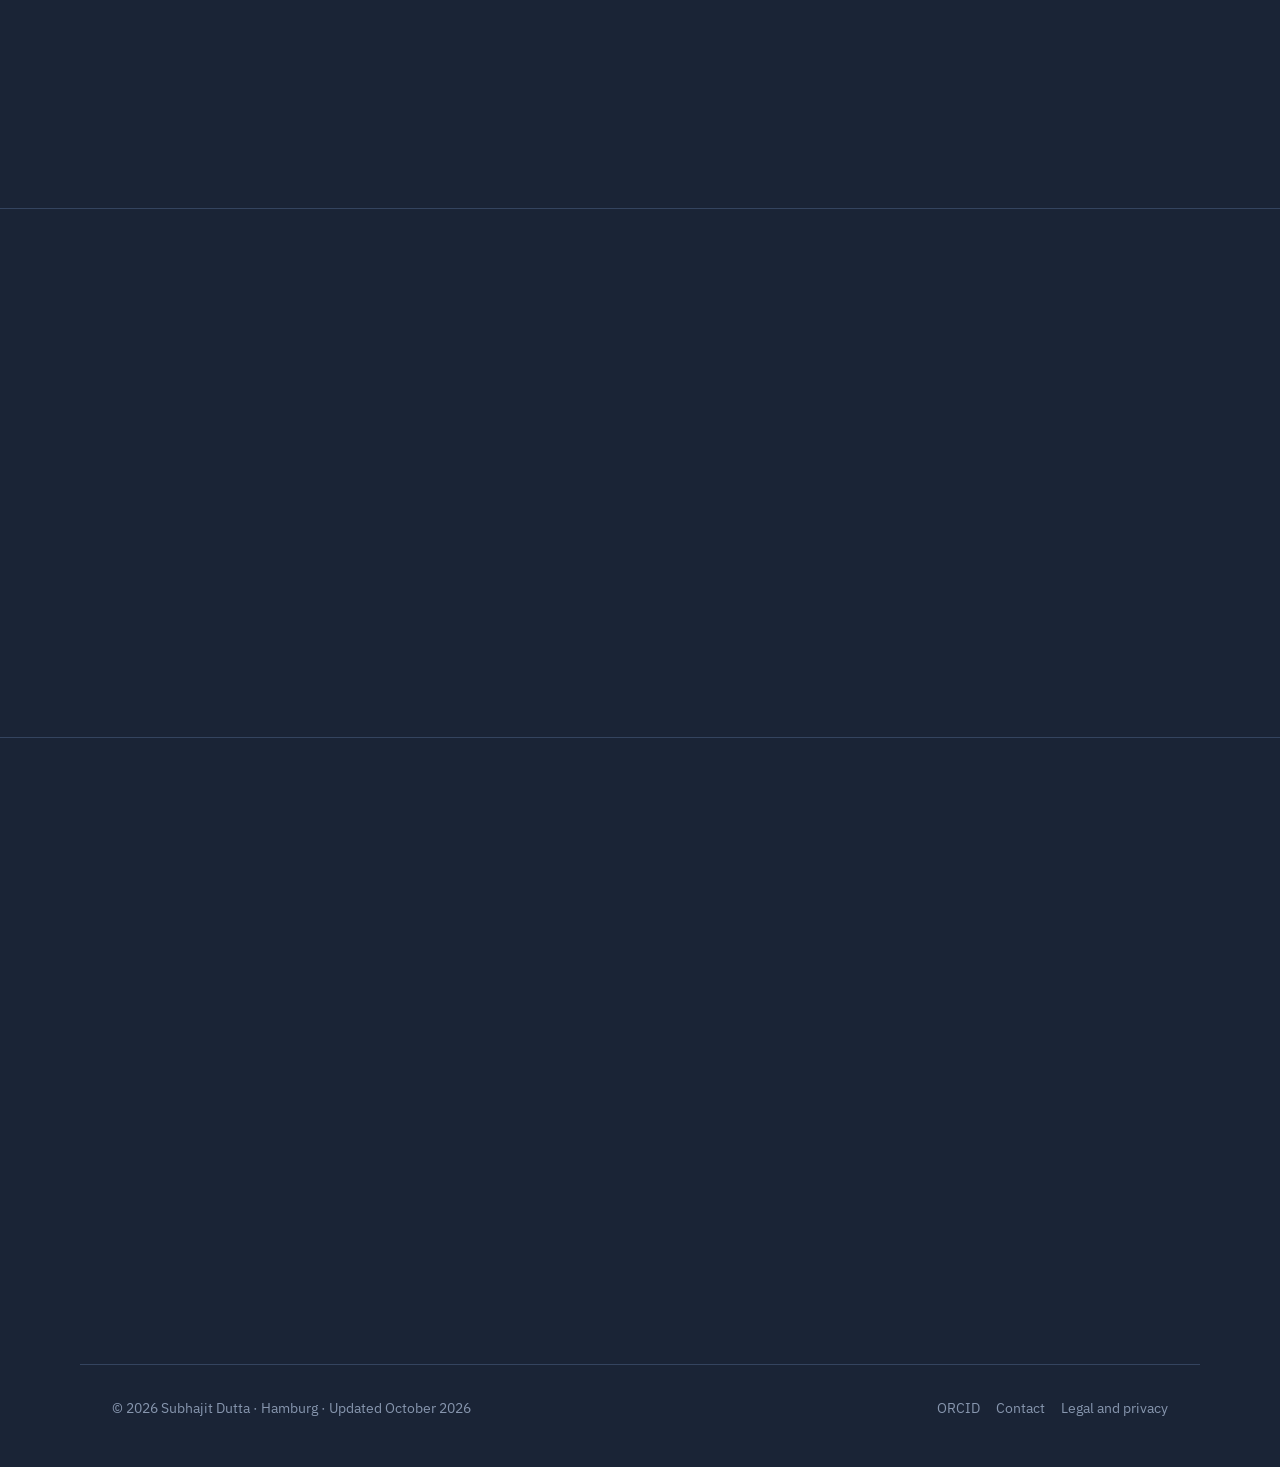
==== commit 7db5dba7: "Awards: CSP" ====
--- a/awards/index.html
+++ b/awards/index.html
@@ -2,6 +2,8 @@
 <html lang="en">
 <head>
 <meta charset="utf-8">
+<meta http-equiv="Content-Security-Policy" content="default-src 'self'; script-src 'self'; style-src 'self'; img-src 'self' data:; font-src 'self'; connect-src 'self' https://api.web3forms.com; form-action 'self' https://api.web3forms.com; base-uri 'self'; object-src 'none'; frame-src 'none'; worker-src 'none'; manifest-src 'self'; upgrade-insecure-requests">
+<meta name="referrer" content="strict-origin-when-cross-origin">
 <meta name="viewport" content="width=device-width, initial-scale=1, viewport-fit=cover">
 <title>Awards | Subhajit Dutta</title>
 <meta name="description" content="Prizes, research and travel grants, fellowships and community roles of Subhajit Dutta, including EMBO Travel Grants, a Google TPU Research Cloud award and best-presentation prizes.">
--- a/assets/site.css
+++ b/assets/site.css
@@ -238,7 +238,7 @@
 .pub-pending > summary::before { content: "+"; font-family: var(--body); color: var(--accent); width: 1em; display: inline-block; }
 .pub-pending[open] > summary::before { content: "–"; }
 .pub-pending > summary:hover { color: var(--accent); }
-.pub-pending > summary small { font-family: var(--body); font-size: .875rem; color: var(--fg-3); }
+.pub-pending > summary small { font-family: var(--body); font-size: .875rem; color: var(--fg-2); }
 .pub-pending ol { list-style: none; margin: 0; padding: 0 22px 18px; }
 .pub-pending li.pend { padding: 14px 0; border-top: 1px solid var(--line); }
 .pub-actions { margin-top: 10px; display: flex; flex-wrap: wrap; gap: 8px; }
@@ -512,3 +512,11 @@
 .tool:hover .tool-t { color: var(--accent); }
 .tool-d { font-size: .9375rem; color: var(--fg-2); line-height: 1.55; }
 .band[id], section[id], h2[id], summary[id] { scroll-margin-top: 130px; }
+.anchor-alias { position: absolute; width: 0; height: 0; overflow: hidden; scroll-margin-top: 130px; }
+.band { position: relative; }
+
+/* utility classes (replace inline styles so the Content-Security-Policy can forbid them) */
+.mb-24 { margin-bottom: 24px; } .mt-24 { margin-top: 24px; } .mt-18 { margin-top: 18px; }
+.form-title { font-size: clamp(1.75rem, 3.5vw, 2.5rem); line-height: 1.1; }
+.row-what.news-text { margin-top: 0; font-size: 1rem; color: var(--fg); }
+.doc-link { color: inherit; text-decoration: none; }
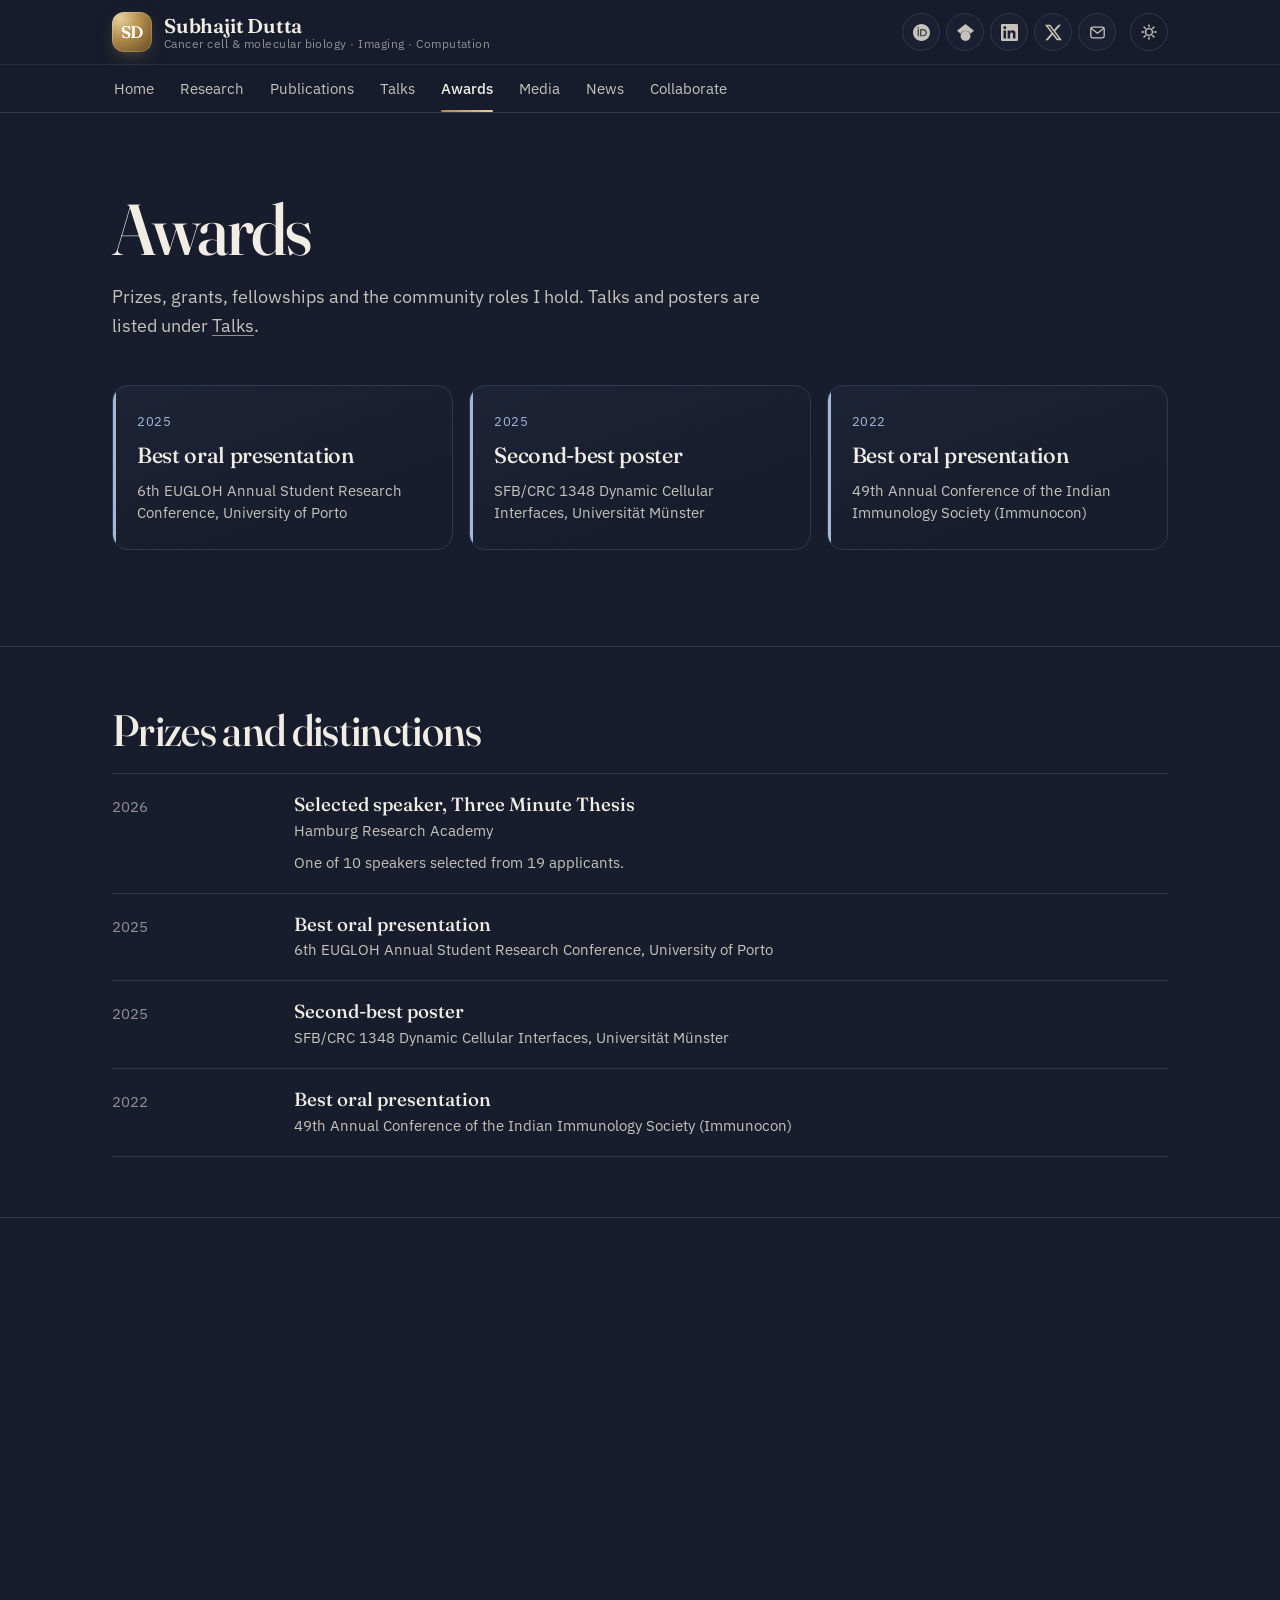
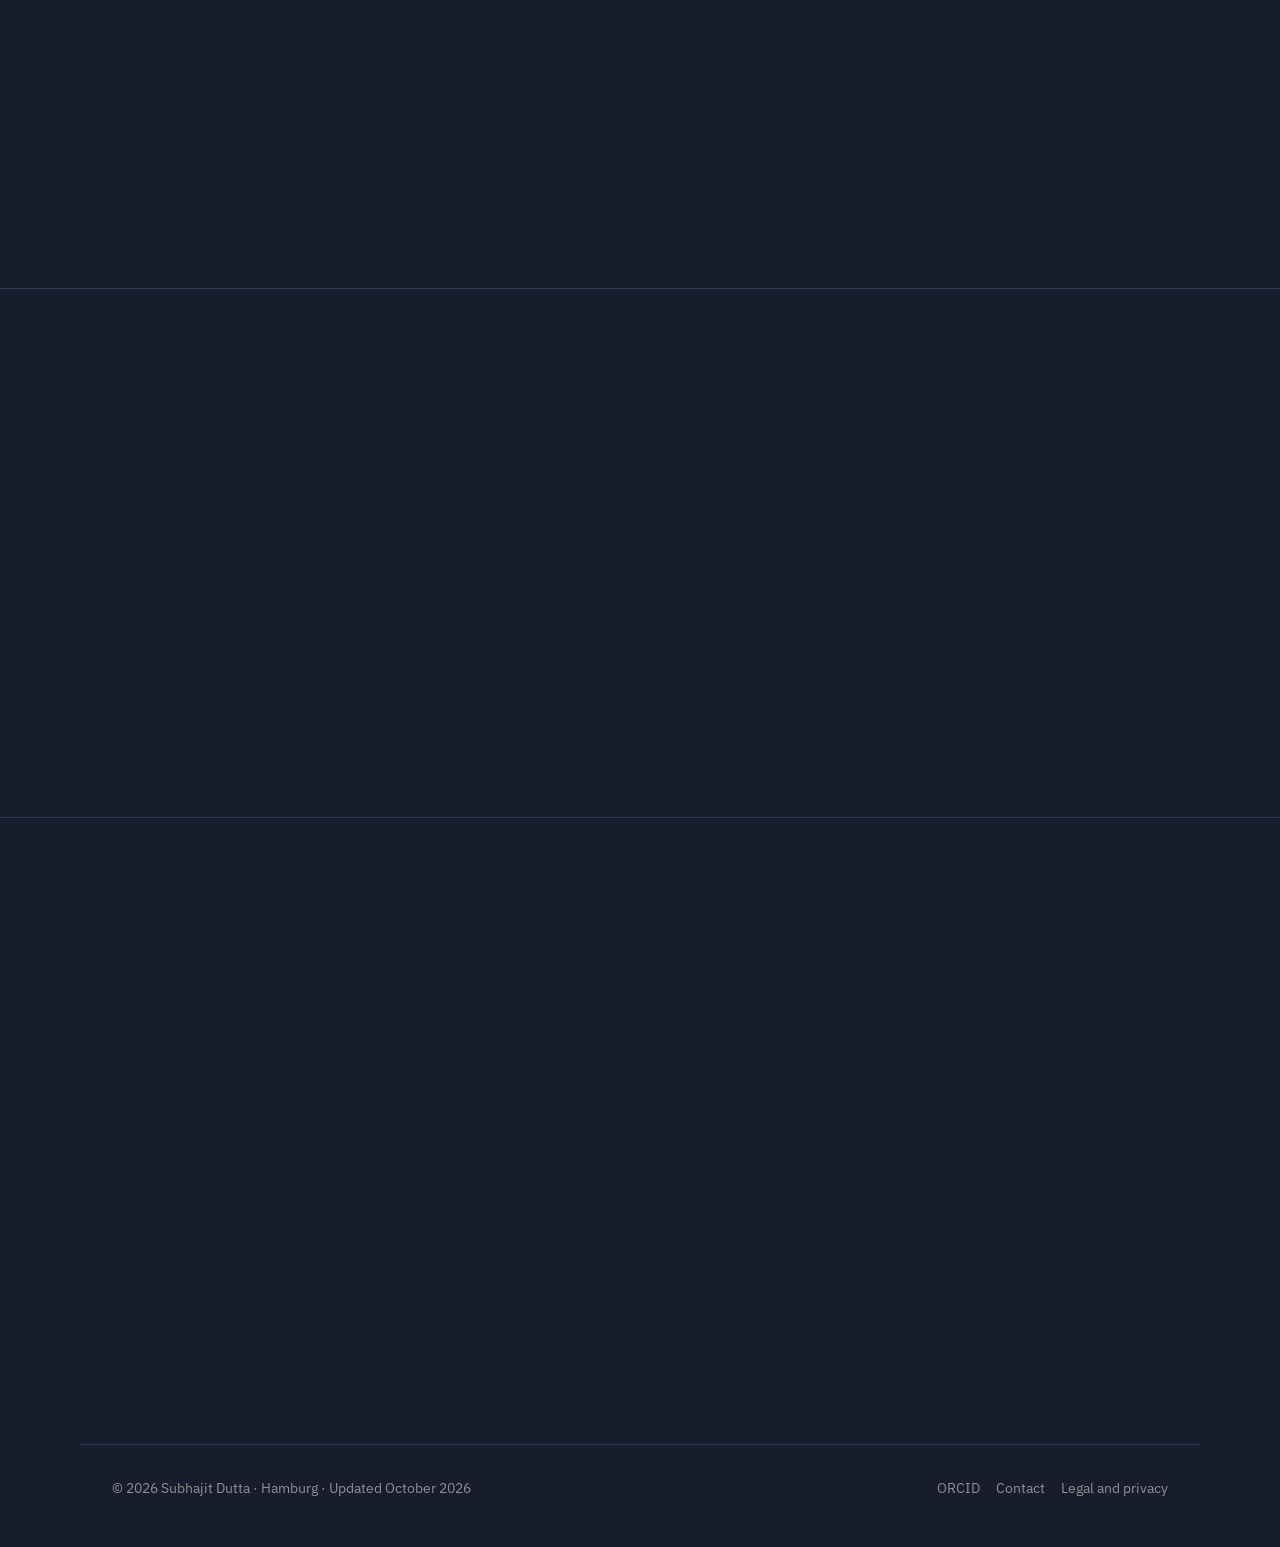
==== commit 19225610: "Update LinkedIn URL to /in/subhajit-dutta-bio; eLife Ambassador role 2025-2026" ====
--- a/awards/index.html
+++ b/awards/index.html
@@ -41,7 +41,7 @@
       <ul class="social" aria-label="Profiles">
         <li><a class="soc soc-orcid" href="https://orcid.org/0000-0003-2390-7492" target="_blank" rel="me noopener" aria-label="ORCID profile" title="ORCID"><svg viewBox="0 0 24 24" aria-hidden="true"><path fill="currentColor" d="M12 0C5.372 0 0 5.372 0 12s5.372 12 12 12 12-5.372 12-12S18.628 0 12 0zM7.369 4.378c.525 0 .947.431.947.947s-.422.947-.947.947a.95.95 0 0 1-.947-.947c0-.525.422-.947.947-.947zm-.722 3.038h1.444v10.041H6.647V7.416zm3.562 0h3.9c3.712 0 5.344 2.653 5.344 5.025 0 2.578-2.016 5.025-5.325 5.025h-3.919V7.416zm1.444 1.303v7.444h2.297c3.272 0 4.022-2.484 4.022-3.722 0-2.016-1.284-3.722-4.097-3.722h-2.222z"/></svg></a></li>
         <li><a class="soc soc-scholar" href="https://scholar.google.com/citations?user=DbkLvm4AAAAJ&amp;hl=en" target="_blank" rel="me noopener" aria-label="Google Scholar profile" title="Google Scholar"><svg viewBox="0 0 24 24" aria-hidden="true"><path fill="currentColor" d="M5.242 13.769 0 9.5 12 0l12 9.5-5.242 4.269C17.548 11.249 14.978 9.5 12 9.5c-2.977 0-5.548 1.748-6.758 4.269zM12 10a7 7 0 1 0 0 14 7 7 0 0 0 0-14z"/></svg></a></li>
-        <li><a class="soc soc-linkedin" href="https://www.linkedin.com/in/subhajit-dutta-6a4b96134/" target="_blank" rel="me noopener" aria-label="LinkedIn profile" title="LinkedIn"><svg viewBox="0 0 24 24" aria-hidden="true"><path fill="currentColor" d="M20.447 20.452h-3.554v-5.569c0-1.328-.027-3.037-1.852-3.037-1.853 0-2.136 1.445-2.136 2.939v5.667H9.351V9h3.414v1.561h.046c.477-.9 1.637-1.85 3.37-1.85 3.601 0 4.267 2.37 4.267 5.455v6.286zM5.337 7.433a2.062 2.062 0 1 1 0-4.125 2.062 2.062 0 0 1 0 4.125zM7.119 20.452H3.555V9h3.564v11.452zM22.225 0H1.771C.792 0 0 .774 0 1.729v20.542C0 23.227.792 24 1.771 24h20.451C23.2 24 24 23.227 24 22.271V1.729C24 .774 23.2 0 22.222 0h.003z"/></svg></a></li>
+        <li><a class="soc soc-linkedin" href="https://www.linkedin.com/in/subhajit-dutta-bio/" target="_blank" rel="me noopener" aria-label="LinkedIn profile" title="LinkedIn"><svg viewBox="0 0 24 24" aria-hidden="true"><path fill="currentColor" d="M20.447 20.452h-3.554v-5.569c0-1.328-.027-3.037-1.852-3.037-1.853 0-2.136 1.445-2.136 2.939v5.667H9.351V9h3.414v1.561h.046c.477-.9 1.637-1.85 3.37-1.85 3.601 0 4.267 2.37 4.267 5.455v6.286zM5.337 7.433a2.062 2.062 0 1 1 0-4.125 2.062 2.062 0 0 1 0 4.125zM7.119 20.452H3.555V9h3.564v11.452zM22.225 0H1.771C.792 0 0 .774 0 1.729v20.542C0 23.227.792 24 1.771 24h20.451C23.2 24 24 23.227 24 22.271V1.729C24 .774 23.2 0 22.222 0h.003z"/></svg></a></li>
         <li><a class="soc soc-x" href="https://x.com/SDutta_2904" target="_blank" rel="me noopener" aria-label="X (Twitter) profile" title="X"><svg viewBox="0 0 24 24" aria-hidden="true"><path fill="currentColor" d="M18.901 1.153h3.68l-8.04 9.19L24 22.846h-7.406l-5.8-7.584-6.638 7.584H.474l8.6-9.83L0 1.154h7.594l5.243 6.932 6.064-6.933zm-1.291 19.491h2.039L6.486 3.24H4.298l13.312 17.404z"/></svg></a></li>
         <li><a class="soc soc-email" href="mailto:dsubhajit.edu@gmail.com" aria-label="Email dsubhajit.edu@gmail.com" title="Email"><svg viewBox="0 0 24 24" aria-hidden="true" fill="none" stroke="currentColor" stroke-width="1.8" stroke-linecap="round" stroke-linejoin="round"><rect x="2.5" y="4.5" width="19" height="15" rx="2.5"/><path d="M3.5 6.5l8.5 6.5 8.5-6.5"/></svg></a></li>
       </ul>
--- a/assets/site.css
+++ b/assets/site.css
@@ -10,31 +10,32 @@
    Layout: long-scroll pages, left-aligned measure, hairline rows for lists,
    one visual moment per page (home: live director field + portrait). */
 
+/* Palette: Ink & Brass (Oct 2026). Midnight-navy ground, antique-brass accent, ivory text. Dark is the default. */
 :root {
-  --bg: #1A2436;
-  --bg-2: #212D42;
-  --bg-3: #2A3850;
-  --fg: #EDF2F8;
-  --fg-2: #B9C5D7;
-  --fg-3: #8796AE;
-  --line: #34445F;
-  --accent: #8DBEFF;
-  --accent-2: #E8B26A;
-  --accent-ink: #14203A;
+  --bg: #171D2C;
+  --bg-2: #1D2436;
+  --bg-3: #262E43;
+  --fg: #F1EDE4;
+  --fg-2: #C7C3BA;
+  --fg-3: #918F92;
+  --line: #30384E;
+  --accent: #D4B47A;
+  --accent-2: #A3B8D9;
+  --accent-ink: #1B2030;
   --ok: #8BCF8B;
   --err: #E8837F;
-  --field: #8DBEFF;
-  --field-dim: #3A4C6B;
-  --shadow: 0 24px 60px rgba(10,18,36,.45);
+  --field: #D4B47A;
+  --field-dim: #3A4258;
+  --shadow: 0 24px 60px rgba(14,19,34,.45);
   --display: "Fraunces", "Iowan Old Style", Georgia, serif;
   --body: "IBM Plex Sans", "Helvetica Neue", Arial, sans-serif;
   color-scheme: dark;
 }
 :root[data-theme="light"] {
-  --bg: #F2F6FC; --bg-2: #FFFFFF; --bg-3: #E4ECF8; --fg: #0A1A33; --fg-2: #3B4D6B; --fg-3: #56657F;
-    --line: #D3DDEC; --accent: #0F4D92; --accent-2: #8A5212; --accent-ink: #FFFFFF;
-    --ok: #2E8B57; --err: #B64342; --field: #0F4D92; --field-dim: #C6D3E8;
-    --shadow: 0 24px 60px rgba(10,26,51,.12); color-scheme: light;
+  --bg: #F4F4F1; --bg-2: #FFFFFF; --bg-3: #E9E8E2; --fg: #141C2E; --fg-2: #3E4659; --fg-3: #626876;
+    --line: #DCDAD2; --accent: #8A5F1A; --accent-2: #2B4A7E; --accent-ink: #FFFFFF;
+    --ok: #2E7D4F; --err: #B64342; --field: #8A5F1A; --field-dim: #D9D3C4;
+    --shadow: 0 24px 60px rgba(20,28,46,.12); color-scheme: light;
 }
 
 * { box-sizing: border-box; }
@@ -62,7 +63,7 @@
 .nav { position: sticky; top: env(safe-area-inset-top, 0px); z-index: 20; background: color-mix(in srgb, var(--bg) 88%, transparent); backdrop-filter: saturate(1.4) blur(16px); -webkit-backdrop-filter: saturate(1.4) blur(16px); border-bottom: 1px solid var(--line); }
 .nav-top { display: flex; align-items: center; justify-content: space-between; gap: 16px; height: 64px; }
 .brand { display: inline-flex; align-items: center; gap: 12px; text-decoration: none; min-width: 0; }
-.brand-mark { flex: none; width: 40px; height: 40px; border-radius: 12px; display: grid; place-items: center; font-family: var(--display); font-weight: 600; font-size: 1.05rem; letter-spacing: -0.03em; color: #fff; background: radial-gradient(120% 120% at 20% 15%, #6FB4FF 0%, #1F5FBF 45%, #0A2A5E 100%); box-shadow: 0 6px 18px -6px rgba(31,95,191,.6), inset 0 0 0 1px rgba(255,255,255,.18); }
+.brand-mark { flex: none; width: 40px; height: 40px; border-radius: 12px; display: grid; place-items: center; font-family: var(--display); font-weight: 600; font-size: 1.05rem; letter-spacing: -0.03em; color: #fff; background: radial-gradient(120% 120% at 20% 15%, #E8CF98 0%, #B08A4A 45%, #5E4420 100%); box-shadow: 0 6px 18px -6px rgba(176,138,74,.55), inset 0 0 0 1px rgba(255,255,255,.18); }
 .brand-text { display: flex; flex-direction: column; min-width: 0; line-height: 1.15; }
 .brand-name { font-family: var(--display); font-size: 1.25rem; font-weight: 600; letter-spacing: -0.01em; white-space: nowrap; color: var(--fg); }
 .brand-sub { font-size: 0.75rem; color: var(--fg-3); letter-spacing: 0.04em; white-space: nowrap; overflow: hidden; text-overflow: ellipsis; }
@@ -73,9 +74,9 @@
 .soc:hover { transform: translateY(-1px); color: #fff; border-color: transparent; }
 .soc-orcid:hover { background: #A6CE39; }
 .soc-linkedin:hover { background: #0A66C2; }
-.soc-x:hover { background: #2B3A55; }
+.soc-x:hover { background: #30384E; }
 .soc-scholar:hover { background: #4285F4; }
-.soc-email:hover { background: #1F5FBF; color: #fff; }
+.soc-email:hover { background: #B08A4A; color: #fff; }
 .nav-right .icon-btn { margin-left: 4px; }
 .nav-tabs { border-top: 1px solid color-mix(in srgb, var(--line) 70%, transparent); }
 .tabs { display: flex; gap: 2px; list-style: none; margin: 0 -10px; padding: 0; font-size: 0.9375rem; overflow-x: auto; scrollbar-width: none; -webkit-overflow-scrolling: touch; }
@@ -84,7 +85,7 @@
 .tabs a { display: block; padding: 12px 12px 11px; text-decoration: none; color: var(--fg-2); position: relative; white-space: nowrap; transition: color .15s; }
 .tabs a:hover { color: var(--accent); }
 .tabs a[aria-current="page"] { color: var(--fg); font-weight: 500; }
-.tabs a[aria-current="page"]::after { content: ""; position: absolute; left: 12px; right: 12px; bottom: 0; height: 2px; background: linear-gradient(90deg, #1F5FBF, #6FB4FF); border-radius: 2px; }
+.tabs a[aria-current="page"]::after { content: ""; position: absolute; left: 12px; right: 12px; bottom: 0; height: 2px; background: linear-gradient(90deg, #B08A4A, #E8CF98); border-radius: 2px; }
 .icon-btn { display: inline-flex; align-items: center; justify-content: center; width: 38px; height: 38px; border-radius: 50%; border: 1px solid var(--line); background: transparent; color: var(--fg-2); cursor: pointer; }
 .icon-btn:hover { color: var(--accent); border-color: var(--accent); }
 .icon-btn svg { width: 18px; height: 18px; }
@@ -132,42 +133,42 @@
 .section-foot { margin-top: 28px; }
 
 /* ---------- Home hero: always-dark microscopy field ---------- */
-.hero { position: relative; overflow: hidden; background: radial-gradient(120% 90% at 75% 40%, #24519c 0%, #1a3d7c 55%, #14306a 100%); color: #EEF3FA; isolation: isolate; }
+.hero { position: relative; overflow: hidden; background: radial-gradient(120% 90% at 75% 40%, #25335E 0%, #1C284B 55%, #151E3A 100%); color: #F3EFE7; isolation: isolate; }
 .hero canvas { position: absolute; inset: 0; width: 100%; height: 100%; display: block; z-index: -2; }
-.hero-shade { position: absolute; inset: 0; pointer-events: none; z-index: -1; background: linear-gradient(90deg, rgba(16,36,76,.92) 0%, rgba(16,36,76,.72) 38%, rgba(16,36,76,.15) 70%, rgba(16,36,76,0) 100%), linear-gradient(180deg, rgba(16,36,76,0) 70%, rgba(16,36,76,.6) 100%); }
+.hero-shade { position: absolute; inset: 0; pointer-events: none; z-index: -1; background: linear-gradient(90deg, rgba(21,30,58,.92) 0%, rgba(21,30,58,.72) 38%, rgba(21,30,58,.15) 70%, rgba(21,30,58,0) 100%), linear-gradient(180deg, rgba(21,30,58,0) 70%, rgba(21,30,58,.6) 100%); }
 .hero-grid { position: relative; padding-block: clamp(56px, 9vw, 120px) clamp(28px, 4vw, 48px); display: grid; grid-template-columns: 1fr; gap: 40px; align-items: center; }
 .hero-side { display: flex; flex-direction: column; gap: 16px; }
 .hero-side .portrait { width: 100%; justify-self: auto; }
-.profile-card { display: flex; flex-direction: column; justify-content: space-between; gap: 18px; padding: 20px 22px; border-radius: 22px; background: linear-gradient(160deg, rgba(23,50,98,.55), rgba(26,52,100,.55)); box-shadow: 0 0 0 1px rgba(142,197,255,.2); backdrop-filter: blur(4px); -webkit-backdrop-filter: blur(4px); }
+.profile-card { display: flex; flex-direction: column; justify-content: space-between; gap: 18px; padding: 20px 22px; border-radius: 22px; background: linear-gradient(160deg, rgba(30,40,74,.55), rgba(35,44,76,.55)); box-shadow: 0 0 0 1px rgba(212,180,122,.2); backdrop-filter: blur(4px); -webkit-backdrop-filter: blur(4px); }
 .pc-role { font-family: var(--display); font-size: 1.25rem; color: #fff; }
-.pc-focus { margin-top: 6px; font-size: 0.875rem; letter-spacing: .04em; color: #9CC7FF; }
-.pc-net { display: grid; grid-template-columns: repeat(3, 1fr); gap: 10px; text-decoration: none; color: #A9B7CD; font-size: 0.75rem; line-height: 1.3; }
-.pc-net span { padding: 10px 10px 9px; border-radius: 12px; background: rgba(255,255,255,.04); border: 1px solid rgba(142,197,255,.14); transition: border-color .15s, background .15s; }
+.pc-focus { margin-top: 6px; font-size: 0.875rem; letter-spacing: .04em; color: #DCC08A; }
+.pc-net { display: grid; grid-template-columns: repeat(3, 1fr); gap: 10px; text-decoration: none; color: #ABA9A6; font-size: 0.75rem; line-height: 1.3; }
+.pc-net span { padding: 10px 10px 9px; border-radius: 12px; background: rgba(255,255,255,.04); border: 1px solid rgba(212,180,122,.14); transition: border-color .15s, background .15s; }
 .pc-net b { display: block; font-family: var(--display); font-weight: 500; font-size: 1.6rem; color: #fff; line-height: 1.05; margin-bottom: 2px; }
-.pc-net:hover span { border-color: rgba(142,197,255,.5); background: rgba(125,180,255,.08); }
+.pc-net:hover span { border-color: rgba(212,180,122,.5); background: rgba(212,180,122,.08); }
 @media (min-width: 900px) { .hero-grid { grid-template-columns: minmax(0, 1.12fr) minmax(0, 1fr); align-items: stretch; gap: clamp(36px, 4vw, 56px); } .hero-side { max-width: 520px; width: 100%; margin-left: auto; } .hero-side .portrait { aspect-ratio: 3 / 4; } .profile-card { flex: 1; } }
 @media (max-width: 899px) { .hero-side { order: -1; flex-direction: row; align-items: stretch; } .hero-side .portrait { width: min(42%, 170px); flex: none; } .profile-card { flex: 1; padding: 14px; gap: 10px; } .pc-role { font-size: 1rem; } .pc-focus { font-size: 0.75rem; } .pc-net { grid-template-columns: 1fr; gap: 6px; } .pc-net span { padding: 6px 8px; display: flex; align-items: baseline; gap: 6px; } .pc-net b { font-size: 1.1rem; display: inline; margin: 0; } }
-.eyebrow { margin: 0 0 18px; font-size: 0.8125rem; letter-spacing: 0.14em; text-transform: uppercase; color: #9CC7FF; }
-.hero h1 { font-size: clamp(3rem, 9vw, 6.5rem); font-weight: 600; line-height: 0.95; letter-spacing: -0.035em; font-variation-settings: "opsz" 144; max-width: 10ch; color: #fff; text-shadow: 0 2px 30px rgba(10,18,36,.35); }
-.hero-lede { margin-top: clamp(18px, 2.6vw, 26px); font-family: var(--display); font-style: italic; font-weight: 400; font-size: clamp(1.25rem, 2.2vw, 1.55rem); line-height: 1.35; max-width: 32ch; font-variation-settings: "opsz" 40; color: #F5F7FB; }
-.hero-text { margin-top: 18px; max-width: 62ch; color: #C3CEE0; }
-.hero-text + .hero-text { margin-top: 12px; color: #A9B7CD; font-size: 1rem; }
+.eyebrow { margin: 0 0 18px; font-size: 0.8125rem; letter-spacing: 0.14em; text-transform: uppercase; color: #DCC08A; }
+.hero h1 { font-size: clamp(3rem, 9vw, 6.5rem); font-weight: 600; line-height: 0.95; letter-spacing: -0.035em; font-variation-settings: "opsz" 144; max-width: 10ch; color: #fff; text-shadow: 0 2px 30px rgba(15,20,38,.35); }
+.hero-lede { margin-top: clamp(18px, 2.6vw, 26px); font-family: var(--display); font-style: italic; font-weight: 400; font-size: clamp(1.25rem, 2.2vw, 1.55rem); line-height: 1.35; max-width: 32ch; font-variation-settings: "opsz" 40; color: #F6F2EA; }
+.hero-text { margin-top: 18px; max-width: 62ch; color: #CFCBC2; }
+.hero-text + .hero-text { margin-top: 12px; color: #ABA9A6; font-size: 1rem; }
 .hero-actions { margin-top: 30px; display: flex; flex-wrap: wrap; gap: 12px; }
-.hero .btn.primary { background: linear-gradient(135deg, #3E8EF0, #1A5BB8); color: #fff; border-color: transparent; box-shadow: 0 10px 28px -10px rgba(62,142,240,.8); }
-.hero .btn.primary:hover { color: #fff; filter: brightness(1.12); }
-.hero .btn.ghost { color: #EEF3FA; border-color: rgba(238,243,250,.28); background: rgba(255,255,255,.04); backdrop-filter: blur(6px); }
-.hero .btn.ghost:hover { color: #9CC7FF; border-color: #9CC7FF; background: rgba(125,180,255,.1); }
-.portrait { position: relative; justify-self: end; width: min(100%, 340px); aspect-ratio: 4 / 5; border-radius: 22px; overflow: hidden; background: linear-gradient(160deg, rgba(23,34,56,.55), rgba(10,16,30,.62)); box-shadow: 0 30px 80px -20px rgba(10,18,36,.7), 0 0 0 1px rgba(143,227,232,.22); backdrop-filter: blur(2px); -webkit-backdrop-filter: blur(2px); }
+.hero .btn.primary { background: linear-gradient(135deg, #DCBD83, #B48F4C); color: #1B2030; border-color: transparent; box-shadow: 0 10px 28px -10px rgba(212,180,122,.55); }
+.hero .btn.primary:hover { color: #1B2030; filter: brightness(1.12); }
+.hero .btn.ghost { color: #F3EFE7; border-color: rgba(243,239,231,.28); background: rgba(255,255,255,.04); backdrop-filter: blur(6px); }
+.hero .btn.ghost:hover { color: #DCC08A; border-color: #DCC08A; background: rgba(212,180,122,.1); }
+.portrait { position: relative; justify-self: end; width: min(100%, 340px); aspect-ratio: 4 / 5; border-radius: 22px; overflow: hidden; background: linear-gradient(160deg, rgba(30,38,62,.55), rgba(20,26,44,.62)); box-shadow: 0 30px 80px -20px rgba(15,20,38,.7), 0 0 0 1px rgba(212,180,122,.22); backdrop-filter: blur(2px); -webkit-backdrop-filter: blur(2px); }
 .portrait::after { content: ""; position: absolute; inset: 0; border-radius: inherit; pointer-events: none; box-shadow: inset 0 0 0 1px rgba(255,255,255,.06); }
 .portrait img { width: 100%; height: 100%; object-fit: cover; object-position: 50% 30%; filter: contrast(1.04); }
 .portrait-empty { position: absolute; inset: 0; display: grid; place-items: center; text-align: center; padding: 24px; }
-.portrait-empty b { display: block; font-family: var(--display); font-size: 4.5rem; font-weight: 600; letter-spacing: -0.04em; line-height: 1; background: linear-gradient(135deg, #8FE3E8, #D37BD0); -webkit-background-clip: text; background-clip: text; color: transparent; }
-@media (max-width: 899px) { .portrait { border-radius: 18px; } .hero-shade { background: linear-gradient(180deg, rgba(16,36,76,.82) 0%, rgba(16,36,76,.74) 60%, rgba(16,36,76,.5) 100%); } }
-.hero-caption { position: relative; display: flex; flex-wrap: wrap; align-items: center; gap: 6px 16px; margin: 0 auto; padding-bottom: 22px; font-size: 0.75rem; letter-spacing: 0.04em; color: #8392a8; }
+.portrait-empty b { display: block; font-family: var(--display); font-size: 4.5rem; font-weight: 600; letter-spacing: -0.04em; line-height: 1; background: linear-gradient(135deg, #E8CF98, #E3A0A8); -webkit-background-clip: text; background-clip: text; color: transparent; }
+@media (max-width: 899px) { .portrait { border-radius: 18px; } .hero-shade { background: linear-gradient(180deg, rgba(21,30,58,.82) 0%, rgba(21,30,58,.74) 60%, rgba(21,30,58,.5) 100%); } }
+.hero-caption { position: relative; display: flex; flex-wrap: wrap; align-items: center; gap: 6px 16px; margin: 0 auto; padding-bottom: 22px; font-size: 0.75rem; letter-spacing: 0.04em; color: #9A98A0; }
 .hero-caption .dot { display: inline-block; width: 8px; height: 8px; border-radius: 50%; vertical-align: middle; margin-right: 6px; }
-.dot-actin { background: #6FE7EC; box-shadow: 0 0 8px #6FE7EC; }
-.dot-mito { background: #E46BDC; box-shadow: 0 0 8px #E46BDC; }
-.dot-ribo { background: #FFC56B; box-shadow: 0 0 8px #FFC56B; }
+.dot-actin { background: #9FC3E8; box-shadow: 0 0 8px #9FC3E8; }
+.dot-mito { background: #E3A0A8; box-shadow: 0 0 8px #E3A0A8; }
+.dot-ribo { background: #D9BC85; box-shadow: 0 0 8px #D9BC85; }
 
 /* "Now" strip */
 .now { display: grid; grid-template-columns: 1fr; gap: 0; border-top: 1px solid var(--line); border-bottom: 1px solid var(--line); }
@@ -291,18 +292,18 @@
 .tile.wide { grid-column: span 2; aspect-ratio: 2 / 1; }
 .tile img { width: 100%; height: 100%; object-fit: cover; transition: transform .4s ease; }
 .tile:hover img { transform: scale(1.03); }
-.tile figcaption { position: absolute; inset: auto 0 0 0; padding: 28px 12px 10px; font-size: 0.8125rem; color: #fff; background: linear-gradient(180deg, transparent, rgba(10,18,36,.65)); opacity: 0; transition: opacity .2s; }
+.tile figcaption { position: absolute; inset: auto 0 0 0; padding: 28px 12px 10px; font-size: 0.8125rem; color: #fff; background: linear-gradient(180deg, transparent, rgba(15,20,38,.65)); opacity: 0; transition: opacity .2s; }
 .tile:hover figcaption, .tile:focus-visible figcaption { opacity: 1; }
 .tile.doc { display: grid; place-items: center; text-align: center; padding: 20px; color: var(--fg-2); font-size: 0.9375rem; cursor: pointer; }
 .tile.doc svg { width: 36px; height: 36px; color: var(--accent); margin-bottom: 10px; }
 .tile.doc span { display: block; }
 .empty { padding: 36px 24px; border: 1px dashed var(--line); border-radius: 14px; color: var(--fg-2); font-size: 0.9375rem; max-width: 60ch; }
 .empty code { font-size: 0.875rem; background: var(--bg-2); padding: 2px 6px; border-radius: 4px; }
-.lightbox { position: fixed; inset: 0; z-index: 50; background: rgba(5, 9, 18, .92); display: grid; grid-template-rows: 1fr auto; padding: max(16px, env(safe-area-inset-top, 0px)) max(16px, env(safe-area-inset-right, 0px)) max(16px, env(safe-area-inset-bottom, 0px)) max(16px, env(safe-area-inset-left, 0px)); }
+.lightbox { position: fixed; inset: 0; z-index: 50; background: rgba(17, 22, 36, .95); display: grid; grid-template-rows: 1fr auto; padding: max(16px, env(safe-area-inset-top, 0px)) max(16px, env(safe-area-inset-right, 0px)) max(16px, env(safe-area-inset-bottom, 0px)) max(16px, env(safe-area-inset-left, 0px)); }
 .lightbox img { max-width: 100%; max-height: 100%; width: auto; height: auto; margin: auto; object-fit: contain; border-radius: 6px; }
 .lightbox .lb-img { min-height: 0; display: grid; place-items: center; }
 .lightbox .lb-bar { display: flex; align-items: center; justify-content: space-between; gap: 12px; padding-top: 12px; color: #fff; font-size: 0.9375rem; }
-.lightbox .lb-bar p { color: #c9d1e0; min-width: 0; }
+.lightbox .lb-bar p { color: #CFCBC2; min-width: 0; }
 .lightbox .lb-nav { display: flex; gap: 8px; flex: none; }
 .lightbox .icon-btn { color: #fff; border-color: rgba(255,255,255,.25); }
 .lightbox .lb-close { position: absolute; top: max(16px, env(safe-area-inset-top, 0px)); right: max(16px, env(safe-area-inset-right, 0px)); }
@@ -383,66 +384,66 @@
 }
 
 /* ---------- Collaboration globe (always dark, like the hero) ---------- */
-.net-section { position: relative; color: #E6EDF7; background: radial-gradient(90% 70% at 30% 35%, #24519c 0%, #1a3d7c 60%, #152f66 100%); padding-block: clamp(48px, 7vw, 88px); border-block: 1px solid rgba(142,197,255,.12); }
+.net-section { position: relative; color: #EEEAE1; background: radial-gradient(90% 70% at 30% 35%, #25335E 0%, #1C284B 60%, #161F3C 100%); padding-block: clamp(48px, 7vw, 88px); border-block: 1px solid rgba(212,180,122,.12); }
 .net-section .eyebrow { margin-bottom: 12px; }
 .net-head { display: grid; grid-template-columns: 1fr; gap: 14px 48px; margin-bottom: clamp(24px, 3.5vw, 40px); }
 @media (min-width: 960px) { .net-head { grid-template-columns: minmax(0, 1fr) minmax(0, 1.2fr); align-items: end; } }
 .net-head h2 { font-size: clamp(1.875rem, 4vw, 2.75rem); line-height: 1.05; color: #fff; font-variation-settings: "opsz" 96; }
-.net-intro { margin: 0; color: #A9B6CA; max-width: 60ch; }
+.net-intro { margin: 0; color: #ABA9A6; max-width: 60ch; }
 .net { display: grid; grid-template-columns: 1fr; gap: 20px; }
 @media (min-width: 960px) { .net { grid-template-columns: minmax(0, 1.45fr) minmax(300px, 1fr); align-items: stretch; } }
-.net-stage { position: relative; aspect-ratio: 1 / 1; max-height: 640px; width: 100%; border-radius: 22px; background: radial-gradient(circle at 50% 50%, rgba(92,196,207,.06), transparent 65%); border: 1px solid rgba(142,197,255,.14); overflow: hidden; touch-action: none; }
+.net-stage { position: relative; aspect-ratio: 1 / 1; max-height: 640px; width: 100%; border-radius: 22px; background: radial-gradient(circle at 50% 50%, rgba(163,184,217,.06), transparent 65%); border: 1px solid rgba(212,180,122,.14); overflow: hidden; touch-action: none; }
 @media (min-width: 960px) { .net-stage { aspect-ratio: auto; height: 620px; } }
 #globe { position: absolute; inset: 0; width: 100%; height: 100%; display: block; }
-.net-tip { position: absolute; z-index: 2; max-width: 220px; pointer-events: none; padding: 8px 10px; border-radius: 10px; font-size: 0.8125rem; line-height: 1.4; color: #EAF1FA; background: rgba(24,42,76,.96); border: 1px solid rgba(142,197,255,.3); box-shadow: 0 10px 30px rgba(10,18,36,.5); }
+.net-tip { position: absolute; z-index: 2; max-width: 220px; pointer-events: none; padding: 8px 10px; border-radius: 10px; font-size: 0.8125rem; line-height: 1.4; color: #F1EDE4; background: rgba(28,36,64,.96); border: 1px solid rgba(212,180,122,.3); box-shadow: 0 10px 30px rgba(15,20,38,.5); }
 .net-tip strong { color: #fff; }
 .net-zoom { position: absolute; right: 14px; top: 14px; display: flex; flex-direction: column; gap: 6px; }
-.net-btn { width: 34px; height: 34px; border-radius: 10px; border: 1px solid rgba(142,197,255,.25); background: rgba(24,42,76,.8); color: #DDE7F3; font-size: 1.1rem; line-height: 1; cursor: pointer; display: grid; place-items: center; }
-.net-btn:hover { border-color: rgba(142,197,255,.6); color: #fff; }
+.net-btn { width: 34px; height: 34px; border-radius: 10px; border: 1px solid rgba(212,180,122,.25); background: rgba(28,36,64,.8); color: #E6E1D6; font-size: 1.1rem; line-height: 1; cursor: pointer; display: grid; place-items: center; }
+.net-btn:hover { border-color: rgba(212,180,122,.6); color: #fff; }
 .net-btn svg { width: 15px; height: 15px; }
-.net-legend { position: absolute; left: 14px; bottom: 12px; display: flex; flex-wrap: wrap; gap: 6px 14px; list-style: none; margin: 0; padding: 8px 12px; border-radius: 12px; background: rgba(24,42,76,.7); font-size: 0.75rem; color: #A9B6CA; }
+.net-legend { position: absolute; left: 14px; bottom: 12px; display: flex; flex-wrap: wrap; gap: 6px 14px; list-style: none; margin: 0; padding: 8px 12px; border-radius: 12px; background: rgba(28,36,64,.7); font-size: 0.75rem; color: #ABA9A6; }
 .net-legend i { display: inline-block; width: 9px; height: 9px; border-radius: 50%; margin-right: 6px; vertical-align: -1px; }
-.lg-home { background: #E46BDC; } .lg-core { background: #8EC5FF; } .lg-gbd { background: #FFC56B; }
-.lg-arc { width: 16px !important; height: 2px !important; border-radius: 2px !important; background: linear-gradient(90deg, #8EC5FF, #E46BDC); vertical-align: 3px !important; }
+.lg-home { background: #E3A0A8; } .lg-core { background: #A3B8D9; } .lg-gbd { background: #D9BC85; }
+.lg-arc { width: 16px !important; height: 2px !important; border-radius: 2px !important; background: linear-gradient(90deg, #A3B8D9, #E3A0A8); vertical-align: 3px !important; }
 .net-side { display: flex; flex-direction: column; gap: 14px; min-height: 0; }
 @media (min-width: 960px) { .net-side { height: 620px; } }
 .net-stats { display: grid; grid-template-columns: repeat(4, 1fr); gap: 8px; margin: 0; }
-.net-stats div { padding: 12px 10px; border-radius: 14px; background: rgba(255,255,255,.04); border: 1px solid rgba(142,197,255,.12); }
-.net-stats dt { font-size: 0.75rem; color: #8392a8; white-space: nowrap; }
+.net-stats div { padding: 12px 10px; border-radius: 14px; background: rgba(255,255,255,.04); border: 1px solid rgba(212,180,122,.12); }
+.net-stats dt { font-size: 0.75rem; color: #9A98A0; white-space: nowrap; }
 .net-stats dd { margin: 4px 0 0; font-family: var(--display); font-size: 1.75rem; line-height: 1; color: #fff; font-variant-numeric: tabular-nums; }
-.net-toggle { display: flex; align-items: flex-start; gap: 10px; cursor: pointer; font-size: 0.875rem; color: #C9D4E3; padding: 10px 12px; border-radius: 14px; border: 1px solid rgba(255,197,107,.22); background: rgba(255,197,107,.05); }
-.net-toggle small { display: block; color: #8392a8; font-size: 0.75rem; margin-top: 2px; }
+.net-toggle { display: flex; align-items: flex-start; gap: 10px; cursor: pointer; font-size: 0.875rem; color: #CFCBC2; padding: 10px 12px; border-radius: 14px; border: 1px solid rgba(217,188,133,.22); background: rgba(217,188,133,.05); }
+.net-toggle small { display: block; color: #9A98A0; font-size: 0.75rem; margin-top: 2px; }
 .net-toggle input { position: absolute; opacity: 0; width: 1px; height: 1px; }
 .net-toggle .sw { flex: none; position: relative; width: 34px; height: 20px; border-radius: 999px; background: rgba(255,255,255,.14); transition: background .2s; margin-top: 1px; }
 .net-toggle .sw::after { content: ""; position: absolute; left: 3px; top: 3px; width: 14px; height: 14px; border-radius: 50%; background: #fff; transition: transform .2s; }
-.net-toggle input:checked + .sw { background: #E0A04A; }
+.net-toggle input:checked + .sw { background: #C9A464; }
 .net-toggle input:checked + .sw::after { transform: translateX(14px); }
-.net-toggle input:focus-visible + .sw { outline: 2px solid #FFC56B; outline-offset: 2px; }
-.net-detail { padding: 14px 14px 12px; border-radius: 14px; background: rgba(255,255,255,.04); border: 1px solid rgba(142,197,255,.12); font-size: 0.875rem; color: #C9D4E3; max-height: 260px; overflow: auto; }
-.nd-empty { margin: 0; color: #8392a8; }
+.net-toggle input:focus-visible + .sw { outline: 2px solid #D9BC85; outline-offset: 2px; }
+.net-detail { padding: 14px 14px 12px; border-radius: 14px; background: rgba(255,255,255,.04); border: 1px solid rgba(212,180,122,.12); font-size: 0.875rem; color: #CFCBC2; max-height: 260px; overflow: auto; }
+.nd-empty { margin: 0; color: #9A98A0; }
 .nd-head { display: flex; align-items: baseline; gap: 8px; margin-bottom: 6px; }
 .nd-head strong { font-family: var(--display); font-size: 1.25rem; color: #fff; font-weight: 500; }
-.nd-head span { color: #8392a8; }
-.nd-close { margin-left: auto; background: none; border: 0; color: #8392a8; font-size: 1.25rem; cursor: pointer; line-height: 1; }
+.nd-head span { color: #9A98A0; }
+.nd-close { margin-left: auto; background: none; border: 0; color: #9A98A0; font-size: 1.25rem; cursor: pointer; line-height: 1; }
 .nd-inst, .nd-papers { margin: 0; padding-left: 18px; }
-.nd-inst li { color: #EAF1FA; }
-.nd-k { margin: 10px 0 4px; font-size: 0.6875rem; letter-spacing: .08em; text-transform: uppercase; color: #8EC5FF; }
+.nd-inst li { color: #F1EDE4; }
+.nd-k { margin: 10px 0 4px; font-size: 0.6875rem; letter-spacing: .08em; text-transform: uppercase; color: #A3B8D9; }
 .nd-people { margin: 0; }
 .nd-papers li { margin-bottom: 6px; }
-.nd-papers span { display: block; color: #8392a8; font-size: 0.8125rem; font-style: italic; }
+.nd-papers span { display: block; color: #9A98A0; font-size: 0.8125rem; font-style: italic; }
 .net-list { list-style: none; margin: 0; padding: 0 4px 0 0; flex: 1; min-height: 140px; max-height: 340px; overflow: auto; }
 @media (min-width: 960px) { .net-list { max-height: none; } }
-.net-list::-webkit-scrollbar { width: 6px; } .net-list::-webkit-scrollbar-thumb { background: rgba(142,197,255,.2); border-radius: 6px; }
-.nl-country { display: flex; justify-content: space-between; font-size: 0.75rem; letter-spacing: .08em; text-transform: uppercase; color: #8392a8; padding: 10px 2px 6px; border-bottom: 1px solid rgba(142,197,255,.1); }
+.net-list::-webkit-scrollbar { width: 6px; } .net-list::-webkit-scrollbar-thumb { background: rgba(212,180,122,.2); border-radius: 6px; }
+.nl-country { display: flex; justify-content: space-between; font-size: 0.75rem; letter-spacing: .08em; text-transform: uppercase; color: #9A98A0; padding: 10px 2px 6px; border-bottom: 1px solid rgba(212,180,122,.1); }
 .net-list ul { list-style: none; margin: 0; padding: 0; }
-.nl-item { display: block; width: 100%; text-align: left; background: none; border: 0; color: #DDE7F3; font: inherit; font-size: 0.875rem; padding: 7px 8px; border-radius: 8px; cursor: pointer; }
-.nl-item small { display: block; color: #8392a8; font-size: 0.75rem; }
-.nl-item:hover, .nl-item:focus-visible { background: rgba(142,197,255,.1); color: #fff; }
-.net-source { margin: 16px 0 0; font-size: 0.75rem; color: #6f7c96; max-width: 90ch; }
+.nl-item { display: block; width: 100%; text-align: left; background: none; border: 0; color: #E6E1D6; font: inherit; font-size: 0.875rem; padding: 7px 8px; border-radius: 8px; cursor: pointer; }
+.nl-item small { display: block; color: #9A98A0; font-size: 0.75rem; }
+.nl-item:hover, .nl-item:focus-visible { background: rgba(212,180,122,.1); color: #fff; }
+.net-source { margin: 16px 0 0; font-size: 0.75rem; color: #8A8992; max-width: 90ch; }
 @media (max-width: 560px) { .net-stats dd { font-size: 1.4rem; } .net-stats div { padding: 10px 8px; } .net-legend { right: 14px; } }
 
 .hero-caption .cap { display: inline-flex; align-items: center; white-space: nowrap; }
-.nd-sub { color: #8392a8; font-size: 0.8125rem; }
+.nd-sub { color: #9A98A0; font-size: 0.8125rem; }
 .talk-photos { display: grid; grid-template-columns: 1fr; gap: 16px; margin-bottom: clamp(24px, 4vw, 40px); }
 @media (min-width: 760px) { .talk-photos { grid-template-columns: 1fr 1fr; } }
 .talk-photos figure { margin: 0; border-radius: 16px; overflow: hidden; background: var(--bg-3); border: 1px solid var(--line); }
@@ -463,8 +464,8 @@
 @media (max-width: 350px) { .brand-name { display: none; } }
 
 .pc-tags { display: flex; flex-wrap: wrap; gap: 6px; margin: 12px 0 0; padding: 0; list-style: none; }
-.pc-tags li { font-size: 0.75rem; line-height: 1; padding: 6px 10px; border-radius: 999px; color: #D6E6FF; background: rgba(125,180,255,.1); border: 1px solid rgba(142,197,255,.22); white-space: nowrap; }
-.pc-tags li.core { color: #fff; background: rgba(62,142,240,.32); border-color: rgba(142,197,255,.5); }
+.pc-tags li { font-size: 0.75rem; line-height: 1; padding: 6px 10px; border-radius: 999px; color: #E9DDC4; background: rgba(212,180,122,.1); border: 1px solid rgba(212,180,122,.22); white-space: nowrap; }
+.pc-tags li.core { color: #fff; background: rgba(212,180,122,.22); border-color: rgba(212,180,122,.5); }
 @media (min-width: 900px) { .pc-net { grid-template-columns: repeat(3, 1fr); } .pc-net b { font-size: 1.35rem; } .pc-net span { padding: 8px 10px 7px; } }
 .profile-card { min-width: 0; }
 @media (max-width: 899px) { .pc-net { display: none; } .profile-card { justify-content: flex-start; } }
@@ -499,7 +500,7 @@
   .hero-side { align-items: stretch; }
   .hero-side .portrait { aspect-ratio: auto; align-self: stretch; min-height: 200px; }
   .hero-side .portrait img { position: absolute; inset: 0; object-position: 50% 28%; }
-  .hero-shade { background: linear-gradient(180deg, rgba(16,36,76,.86) 0%, rgba(16,36,76,.82) 60%, rgba(16,36,76,.6) 100%); }
+  .hero-shade { background: linear-gradient(180deg, rgba(21,30,58,.86) 0%, rgba(21,30,58,.82) 60%, rgba(21,30,58,.6) 100%); }
 }
 
 .featured .feat-take { margin-top: 10px; font-size: 0.9375rem; line-height: 1.55; color: var(--fg-2); }
@@ -520,3 +521,39 @@
 .form-title { font-size: clamp(1.75rem, 3.5vw, 2.5rem); line-height: 1.1; }
 .row-what.news-text { margin-top: 0; font-size: 1rem; color: var(--fg); }
 .doc-link { color: inherit; text-decoration: none; }
+
+.name-meta { display: flex; flex-wrap: wrap; align-items: center; gap: 4px 10px; margin: 14px 0 0; font-size: 0.9375rem; letter-spacing: 0.01em; color: #CFCBC2; }
+.name-meta q { font-style: italic; color: #F6F2EA; quotes: "\201C" "\201D"; }
+@media (max-width: 899px) { .name-meta { font-size: 0.875rem; margin-top: 10px; } }
+.name-meta .ipa { font-family: "Charis SIL", "Doulos SIL", "Gentium Plus", "Noto Sans", "Segoe UI", "Lucida Sans Unicode", "DejaVu Sans", sans-serif; color: #F6F2EA; letter-spacing: 0.02em; }
+.name-meta .say { color: #ABA9A6; font-size: 0.875em; letter-spacing: 0.04em; }
+
+/* ---------- How my work is different ---------- */
+.approach-sub { margin: 36px 0 18px; font-size: 1.25rem; font-variation-settings: "opsz" 36; }
+.loop { list-style: none; margin: 0; padding: 0; display: grid; grid-template-columns: 1fr; gap: 26px; counter-reset: none; }
+@media (min-width: 980px) { .loop { grid-template-columns: repeat(5, minmax(0, 1fr)); gap: 22px; } }
+.loop-step { position: relative; min-width: 0; padding: 20px 18px 18px; border: 1px solid var(--line); border-radius: 16px; background: var(--bg-2); }
+.loop-step h4 { margin: 10px 0 0; font-family: var(--display); font-size: 1.2rem; font-weight: 500; }
+.loop-step p { margin: 8px 0 0; font-size: 0.9375rem; line-height: 1.5; color: var(--fg-2); }
+.loop-step .loop-ex { margin-top: 12px; padding-top: 10px; border-top: 1px dashed var(--line); font-size: 0.8125rem; color: var(--accent); }
+.loop-n { display: inline-grid; place-items: center; width: 30px; height: 30px; border-radius: 50%; background: var(--accent); color: var(--accent-ink); font-weight: 600; font-size: 0.875rem; }
+.loop-step:not(:last-child)::after { content: "→"; position: absolute; color: var(--accent); font-size: 1.25rem; line-height: 1; }
+@media (min-width: 980px) { .loop-step:not(:last-child)::after { right: -18px; top: 50%; transform: translateY(-50%); } }
+@media (max-width: 979px) { .loop-step:not(:last-child)::after { content: "↓"; left: 50%; bottom: -24px; transform: translateX(-50%); } }
+.loop-back { margin: 18px 0 0; font-size: 0.9375rem; color: var(--fg-2); }
+.loop-back span { color: var(--accent); font-size: 1.15rem; margin-right: 6px; }
+.data-modes { display: grid; grid-template-columns: 1fr; gap: 20px; }
+@media (min-width: 760px) { .data-modes { grid-template-columns: 1fr 1fr; } }
+.data-mode { min-width: 0; padding: 20px 22px; border-radius: 16px; border: 1px solid var(--line); background: var(--bg-2); border-left: 4px solid var(--accent); }
+.data-mode:nth-child(2) { border-left-color: var(--accent-2); }
+.data-mode h4 { margin: 0; font-family: var(--display); font-size: 1.15rem; font-weight: 500; line-height: 1.3; }
+.data-mode h4 small { display: block; margin-bottom: 6px; font-family: var(--body); font-size: 0.8125rem; font-weight: 600; letter-spacing: .06em; text-transform: uppercase; color: var(--accent); }
+.data-mode:nth-child(2) h4 small { color: var(--accent-2); }
+.data-mode ul { margin: 12px 0 0; padding-left: 18px; color: var(--fg-2); font-size: 0.9375rem; line-height: 1.5; }
+.data-mode li + li { margin-top: 6px; }
+
+/* Figures in the gallery: show the whole figure, not a crop */
+.tile[data-group="figures"] { background: #fff; }
+.tile[data-group="figures"] img { object-fit: contain; padding: 6px; }
+.lightbox .lb-bar .fig-credit { display: block; margin-top: 4px; font-size: 0.8125rem; }
+.lightbox .lb-bar .fig-credit a { color: #DCC08A; }
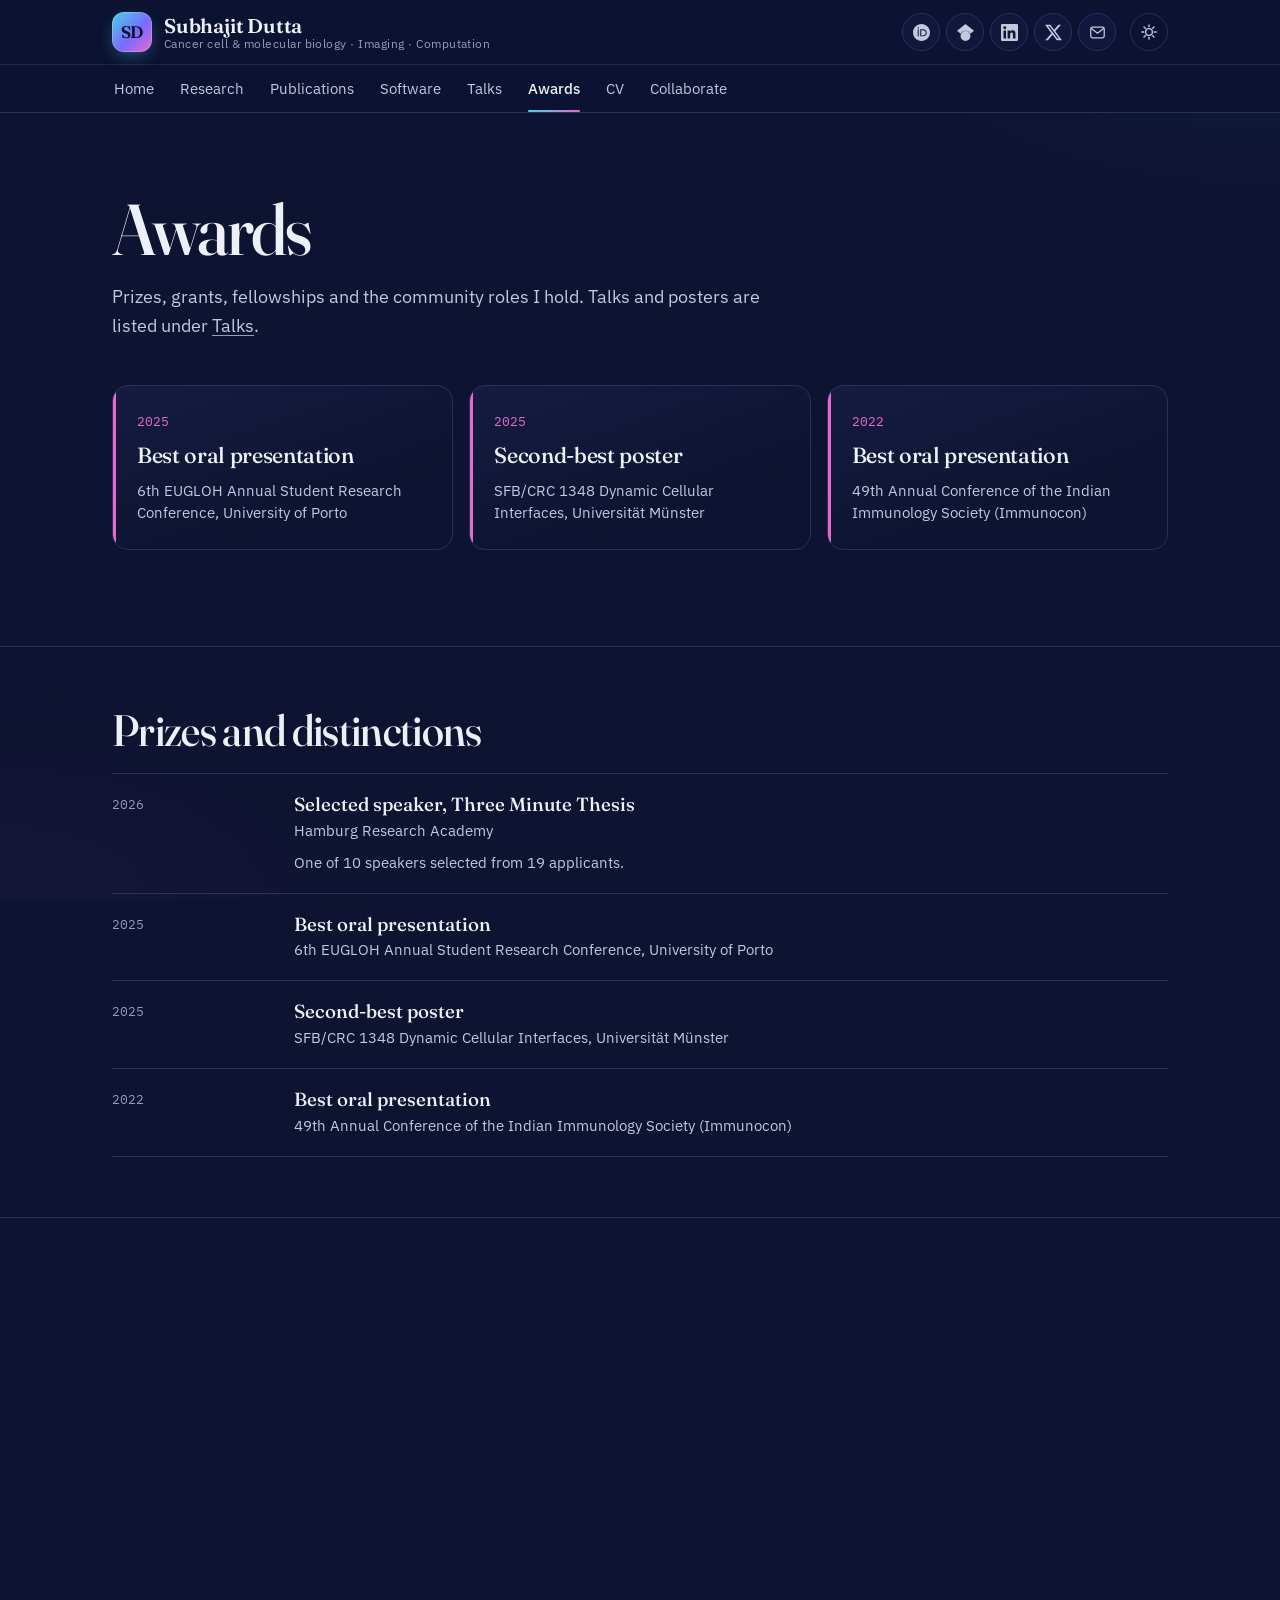
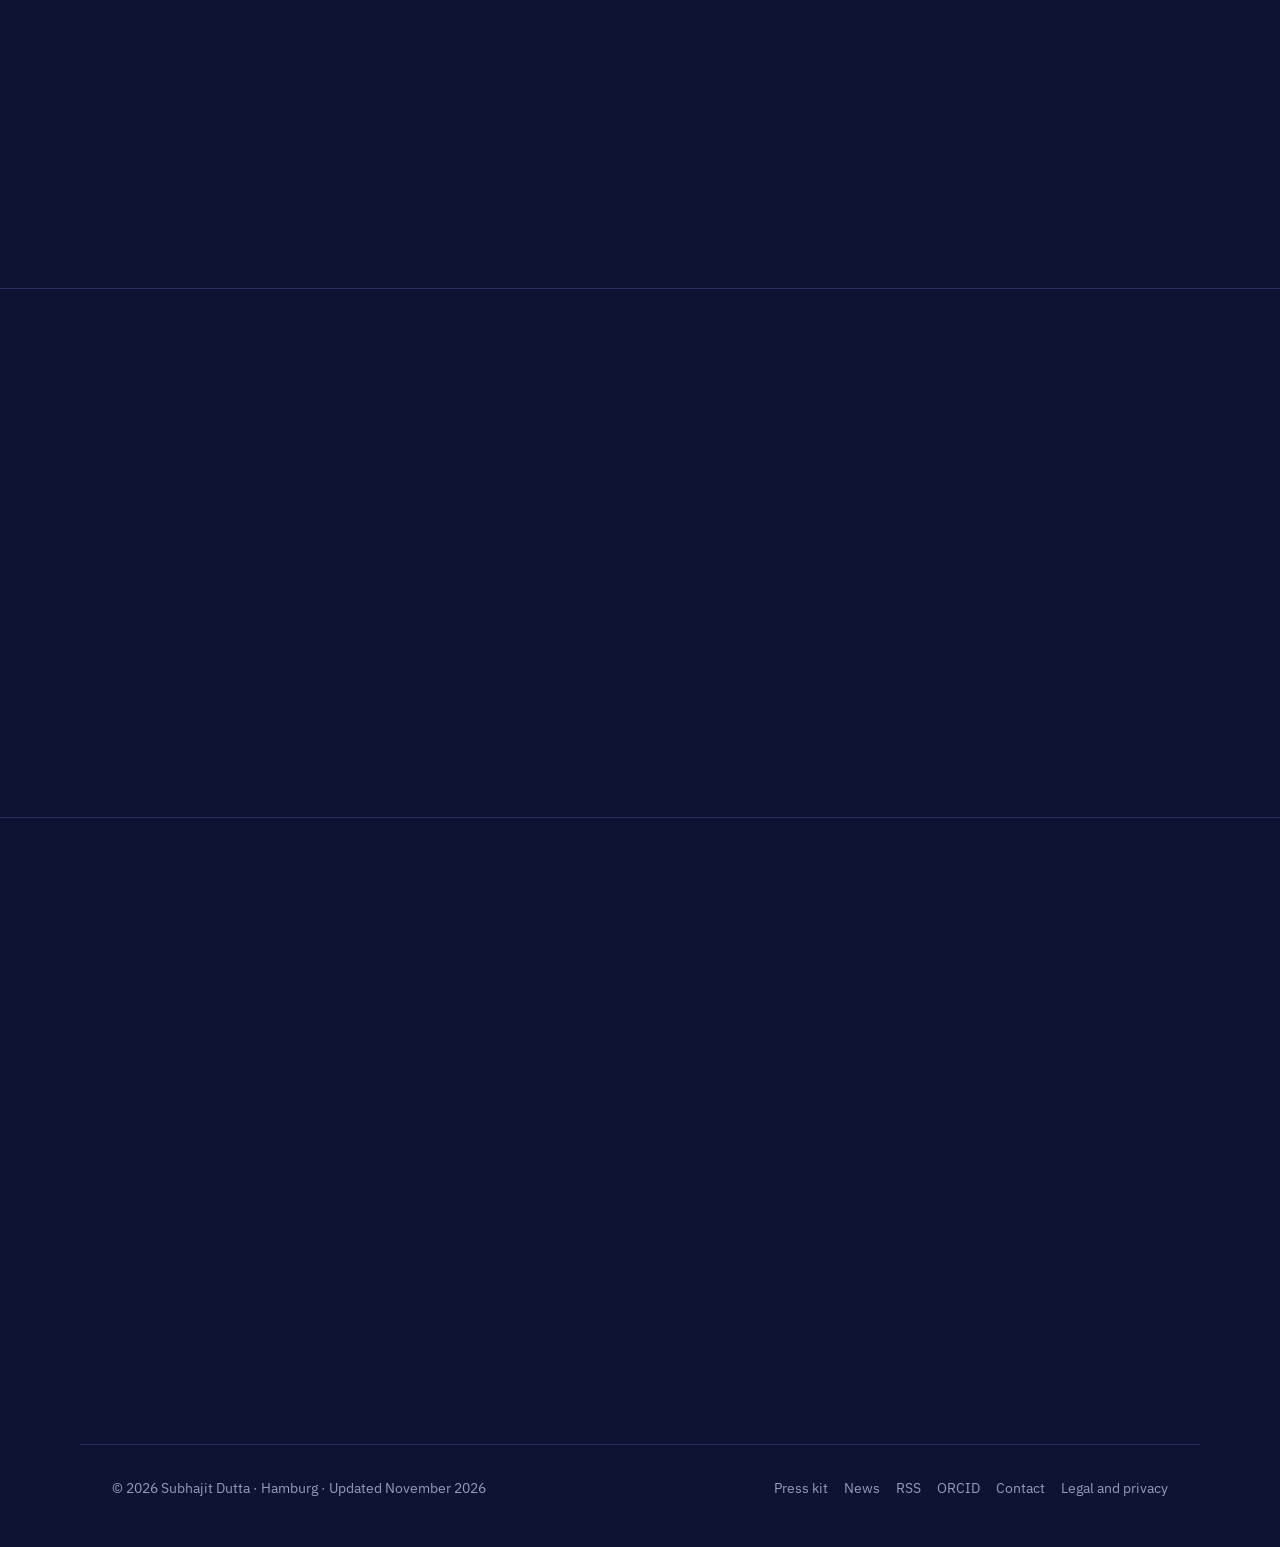
==== commit 688cf4d5: "Redesign: Fluorescence theme, static build, Software and CV pages, One-cell explorer Co-Authored-By:" ====
--- a/awards/index.html
+++ b/awards/index.html
@@ -5,12 +5,12 @@
 <meta http-equiv="Content-Security-Policy" content="default-src 'self'; script-src 'self'; style-src 'self'; img-src 'self' data:; font-src 'self'; connect-src 'self' https://api.web3forms.com; form-action 'self' https://api.web3forms.com; base-uri 'self'; object-src 'none'; frame-src 'none'; worker-src 'none'; manifest-src 'self'; upgrade-insecure-requests">
 <meta name="referrer" content="strict-origin-when-cross-origin">
 <meta name="viewport" content="width=device-width, initial-scale=1, viewport-fit=cover">
-<title>Awards | Subhajit Dutta</title>
+<title>Subhajit Dutta — Awards</title>
 <meta name="description" content="Prizes, research and travel grants, fellowships and community roles of Subhajit Dutta, including EMBO Travel Grants, a Google TPU Research Cloud award and best-presentation prizes.">
 <meta name="author" content="Subhajit Dutta">
 <link rel="canonical" href="https://duttasubhajit.com/awards/">
 <meta property="og:type" content="website">
-<meta property="og:title" content="Awards | Subhajit Dutta">
+<meta property="og:title" content="Subhajit Dutta — Awards">
 <meta property="og:description" content="Prizes, research and travel grants, fellowships and community roles of Subhajit Dutta, including EMBO Travel Grants, a Google TPU Research Cloud award and best-presentation prizes.">
 <meta property="og:url" content="https://duttasubhajit.com/awards/">
 <meta property="og:site_name" content="Subhajit Dutta">
@@ -24,13 +24,17 @@
 <link rel="icon" href="/assets/img/favicon.svg" type="image/svg+xml">
 <link rel="preload" href="/assets/fonts/ibm-plex-sans-latin-400-normal.woff2" as="font" type="font/woff2" crossorigin>
 <link rel="preload" href="/assets/fonts/fraunces-latin-opsz-normal.woff2" as="font" type="font/woff2" crossorigin>
+<!-- build:headextra -->
+<link rel="alternate" type="application/rss+xml" title="Subhajit Dutta: news" href="/feed.xml">
+<link rel="preload" href="/assets/fonts/ibm-plex-mono-latin-400-normal.woff2" as="font" type="font/woff2" crossorigin>
+<!-- /build:headextra -->
 <link rel="stylesheet" href="/assets/site.css">
 <script src="/assets/data/profile.js" defer></script>
-<script src="/assets/data/awards.js" defer></script>
 <script src="/assets/site.js" defer></script>
 </head>
 <body data-page="awards">
 <a class="skip" href="#main">Skip to content</a>
+<!-- build:header -->
 <header class="nav">
   <div class="wrap nav-top">
     <a class="brand" href="/" aria-label="Subhajit Dutta, home">
@@ -56,15 +60,16 @@
         <li><a href="/" data-page="home">Home</a></li>
         <li><a href="/research/" data-page="research">Research</a></li>
         <li><a href="/publications/" data-page="publications">Publications</a></li>
+        <li><a href="/software/" data-page="software">Software</a></li>
         <li><a href="/talks/" data-page="talks">Talks</a></li>
-        <li><a href="/awards/" data-page="awards">Awards</a></li>
-        <li><a href="/media/" data-page="media">Media</a></li>
-        <li><a href="/news/" data-page="news">News</a></li>
+        <li><a href="/awards/" data-page="awards" aria-current="page">Awards</a></li>
+        <li><a href="/cv/" data-page="cv">CV</a></li>
         <li><a href="/collaborate/" data-page="collaborate">Collaborate</a></li>
       </ul>
     </div>
   </nav>
 </header>
+<!-- /build:header -->
 <main id="main">
 
 <section class="page-head">
@@ -75,20 +80,50 @@
 </section>
 <section class="section flush" aria-label="Highlights">
   <div class="wrap">
-    <div class="award-cards" id="awardCards"></div>
+    <div class="award-cards" id="awardCards"><!-- build:award-cards --><article class="award-card"><div class="award-year">2025</div><h3>Best oral presentation</h3><p>6th EUGLOH Annual Student Research Conference, University of Porto</p></article>
+      <article class="award-card"><div class="award-year">2025</div><h3>Second-best poster</h3><p>SFB/CRC 1348 Dynamic Cellular Interfaces, Universität Münster</p></article>
+      <article class="award-card"><div class="award-year">2022</div><h3>Best oral presentation</h3><p>49th Annual Conference of the Indian Immunology Society (Immunocon)</p></article><!-- /build:award-cards --></div>
   </div>
 </section>
-<div id="awardGroups"></div>
+<div id="awardGroups"><!-- build:award-groups --><section class="section" aria-label="Prizes and distinctions"><div class="wrap"><div class="section-head"><h2>Prizes and distinctions</h2></div><ol class="rows">
+      <li class="row"><div class="row-when">2026</div><div><div class="row-title">Selected speaker, Three Minute Thesis</div><div class="row-where">Hamburg Research Academy</div><p class="row-what">One of 10 speakers selected from 19 applicants.</p></div></li>
+      <li class="row"><div class="row-when">2025</div><div><div class="row-title">Best oral presentation</div><div class="row-where">6th EUGLOH Annual Student Research Conference, University of Porto</div></div></li>
+      <li class="row"><div class="row-when">2025</div><div><div class="row-title">Second-best poster</div><div class="row-where">SFB/CRC 1348 Dynamic Cellular Interfaces, Universität Münster</div></div></li>
+      <li class="row"><div class="row-when">2022</div><div><div class="row-title">Best oral presentation</div><div class="row-where">49th Annual Conference of the Indian Immunology Society (Immunocon)</div></div></li>
+    </ol></div></section>
+<section class="section" aria-label="Research and travel grants"><div class="wrap"><div class="section-head"><h2>Research and travel grants</h2></div><ol class="rows">
+      <li class="row"><div class="row-when">2025 – 2026</div><div><div class="row-title">EMBO Travel Grants</div><div class="row-where">ASCB|EMBO Cell Bio 2025 and 2026</div></div></li>
+      <li class="row"><div class="row-when">2025 – 2026</div><div><div class="row-title">EUGLOH travel grants (three awards)</div><div class="row-where">European University Alliance for Global Health</div><p class="row-what">EACR 2025 Congress and a collaborative visit to the University of Porto (2025); Annual Student Research Conference, University of Porto (2025); SYMGLOH Symposium, Université Paris-Saclay (2026).</p></div></li>
+      <li class="row"><div class="row-when">2026</div><div><div class="row-title">Google TPU Research Cloud award</div><p class="row-what">Compute for foundation-model development.</p></div></li>
+      <li class="row"><div class="row-when">2024</div><div><div class="row-title">FocalPlane Correspondent travel grant</div><div class="row-where">The Company of Biologists</div></div></li>
+    </ol></div></section>
+<section class="section" aria-label="Fellowships and scholarships"><div class="wrap"><div class="section-head"><h2>Fellowships and scholarships</h2></div><ol class="rows">
+      <li class="row"><div class="row-when">2020 – 2023</div><div><div class="row-title">UGC Senior and Junior Research Fellowships</div><div class="row-where">University Grants Commission, India</div></div></li>
+      <li class="row"><div class="row-when">2018 – 2020</div><div><div class="row-title">Junior Research Fellowships</div><div class="row-where">MHRD (IIT Jodhpur) and DAE (NISER Bhubaneswar)</div></div></li>
+      <li class="row"><div class="row-when">2016 – 2018</div><div><div class="row-title">DBT Merit Scholarship</div><div class="row-where">Department of Biotechnology, India</div><p class="row-what">MSc Biotechnology, Banaras Hindu University.</p></div></li>
+    </ol></div></section>
+<section class="section" aria-label="Community roles"><div class="wrap"><div class="section-head"><h2>Community roles</h2></div><ol class="rows">
+      <li class="row"><div class="row-when">2025 – 2026</div><div><div class="row-title">eLife Ambassador</div><div class="row-where">eLife</div></div></li>
+      <li class="row"><div class="row-when">Current</div><div><div class="row-title">EACR Ambassador</div><div class="row-where">European Association for Cancer Research</div></div></li>
+      <li class="row"><div class="row-when">Current</div><div><div class="row-title">FocalPlane Correspondent</div><div class="row-where">The Company of Biologists</div></div></li>
+      <li class="row"><div class="row-when">Current</div><div><div class="row-title">Senior Collaborator</div><div class="row-where">Global Burden of Disease (GBD) network, IHME</div></div></li>
+      <li class="row"><div class="row-when">Current</div><div><div class="row-title">Member</div><div class="row-where">The Alan Turing Institute</div></div></li>
+    </ol></div></section><!-- /build:award-groups --></div>
 </main>
+<!-- build:footer -->
 <footer>
   <div class="wrap">
-    <span>© 2026 Subhajit Dutta · <span data-pos="city">Hamburg</span> · <span class="upd">Updated <time data-updated datetime="2026-10-17">October 2026</time></span></span>
+    <span>© 2026 Subhajit Dutta · Hamburg · <span class="upd">Updated <time datetime="2026-11-10">November 2026</time></span></span>
     <span class="links">
+      <a href="/media/">Press kit</a>
+      <a href="/news/">News</a>
+      <a href="/feed.xml" type="application/rss+xml">RSS</a>
       <a href="https://orcid.org/0000-0003-2390-7492" rel="me noopener" target="_blank">ORCID</a>
       <a href="/collaborate/">Contact</a>
       <a href="/legal/">Legal and privacy</a>
     </span>
   </div>
 </footer>
+<!-- /build:footer -->
 </body>
 </html>
--- a/assets/site.css
+++ b/assets/site.css
@@ -5,37 +5,44 @@
 @font-face{font-family:"IBM Plex Sans";font-style:italic;font-weight:400;font-display:swap;src:url(/assets/fonts/ibm-plex-sans-latin-400-italic.woff2) format("woff2");}
 @font-face{font-family:"IBM Plex Sans";font-style:normal;font-weight:500;font-display:swap;src:url(/assets/fonts/ibm-plex-sans-latin-500-normal.woff2) format("woff2");}
 @font-face{font-family:"IBM Plex Sans";font-style:normal;font-weight:600;font-display:swap;src:url(/assets/fonts/ibm-plex-sans-latin-600-normal.woff2) format("woff2");}
+@font-face{font-family:"IBM Plex Mono";font-style:normal;font-weight:400;font-display:swap;src:url(/assets/fonts/ibm-plex-mono-latin-400-normal.woff2) format("woff2");}
+@font-face{font-family:"IBM Plex Mono";font-style:normal;font-weight:500;font-display:swap;src:url(/assets/fonts/ibm-plex-mono-latin-500-normal.woff2) format("woff2");}
 
 /* Subhajit Dutta — site stylesheet
    Layout: long-scroll pages, left-aligned measure, hairline rows for lists,
    one visual moment per page (home: live director field + portrait). */
 
-/* Palette: Ink & Brass (Oct 2026). Midnight-navy ground, antique-brass accent, ivory text. Dark is the default. */
+/* Palette: Fluorescence (Nov 2026). Deep-indigo ground like a confocal channel view; cyan for links and actions,
+   magenta for highlights, amber for awards and local translation, green for telomeres. Dark is the default; no black anywhere. */
 :root {
-  --bg: #171D2C;
-  --bg-2: #1D2436;
-  --bg-3: #262E43;
-  --fg: #F1EDE4;
-  --fg-2: #C7C3BA;
-  --fg-3: #918F92;
-  --line: #30384E;
-  --accent: #D4B47A;
-  --accent-2: #A3B8D9;
-  --accent-ink: #1B2030;
-  --ok: #8BCF8B;
-  --err: #E8837F;
-  --field: #D4B47A;
-  --field-dim: #3A4258;
-  --shadow: 0 24px 60px rgba(14,19,34,.45);
+  --bg: #0D1330;
+  --bg-2: #151C40;
+  --bg-3: #1E2650;
+  --fg: #EEF0F7;
+  --fg-2: #C3C8DD;
+  --fg-3: #959CBA;
+  --line: #273060;
+  --accent: #46D3E6;
+  --accent-2: #E36BCB;
+  --amber: #F2B84B;
+  --green: #7EE08A;
+  --violet: #A99BFF;
+  --accent-ink: #0B1028;
+  --ok: #7EE08A;
+  --err: #FF8A9A;
+  --field: #46D3E6;
+  --field-dim: #2A3266;
+  --shadow: 0 24px 60px rgba(6,9,28,.5);
   --display: "Fraunces", "Iowan Old Style", Georgia, serif;
   --body: "IBM Plex Sans", "Helvetica Neue", Arial, sans-serif;
+  --mono: "IBM Plex Mono", ui-monospace, "SF Mono", Menlo, Consolas, monospace;
   color-scheme: dark;
 }
 :root[data-theme="light"] {
-  --bg: #F4F4F1; --bg-2: #FFFFFF; --bg-3: #E9E8E2; --fg: #141C2E; --fg-2: #3E4659; --fg-3: #626876;
-    --line: #DCDAD2; --accent: #8A5F1A; --accent-2: #2B4A7E; --accent-ink: #FFFFFF;
-    --ok: #2E7D4F; --err: #B64342; --field: #8A5F1A; --field-dim: #D9D3C4;
-    --shadow: 0 24px 60px rgba(20,28,46,.12); color-scheme: light;
+  --bg: #F4F6FB; --bg-2: #FFFFFF; --bg-3: #E8EBF4; --fg: #141A3A; --fg-2: #3B4366; --fg-3: #5A6285;
+    --line: #D8DCEA; --accent: #0A7489; --accent-2: #A3307D; --amber: #8F5F00; --green: #2C7A3A; --violet: #5B4BC4; --accent-ink: #FFFFFF;
+    --ok: #2C7A3A; --err: #B23A55; --field: #0A7489; --field-dim: #D3D8E8;
+    --shadow: 0 24px 60px rgba(20,26,58,.12); color-scheme: light;
 }
 
 * { box-sizing: border-box; }
@@ -63,7 +70,7 @@
 .nav { position: sticky; top: env(safe-area-inset-top, 0px); z-index: 20; background: color-mix(in srgb, var(--bg) 88%, transparent); backdrop-filter: saturate(1.4) blur(16px); -webkit-backdrop-filter: saturate(1.4) blur(16px); border-bottom: 1px solid var(--line); }
 .nav-top { display: flex; align-items: center; justify-content: space-between; gap: 16px; height: 64px; }
 .brand { display: inline-flex; align-items: center; gap: 12px; text-decoration: none; min-width: 0; }
-.brand-mark { flex: none; width: 40px; height: 40px; border-radius: 12px; display: grid; place-items: center; font-family: var(--display); font-weight: 600; font-size: 1.05rem; letter-spacing: -0.03em; color: #fff; background: radial-gradient(120% 120% at 20% 15%, #E8CF98 0%, #B08A4A 45%, #5E4420 100%); box-shadow: 0 6px 18px -6px rgba(176,138,74,.55), inset 0 0 0 1px rgba(255,255,255,.18); }
+.brand-mark { flex: none; width: 40px; height: 40px; border-radius: 12px; display: grid; place-items: center; font-family: var(--display); font-weight: 600; font-size: 1.05rem; letter-spacing: -0.03em; color: #fff; background: linear-gradient(135deg, #46D3E6 0%, #7A6BFF 55%, #E36BCB 100%); color: #0B1028; box-shadow: 0 6px 18px -6px rgba(70,211,230,.55), inset 0 0 0 1px rgba(255,255,255,.22); }
 .brand-text { display: flex; flex-direction: column; min-width: 0; line-height: 1.15; }
 .brand-name { font-family: var(--display); font-size: 1.25rem; font-weight: 600; letter-spacing: -0.01em; white-space: nowrap; color: var(--fg); }
 .brand-sub { font-size: 0.75rem; color: var(--fg-3); letter-spacing: 0.04em; white-space: nowrap; overflow: hidden; text-overflow: ellipsis; }
@@ -74,9 +81,9 @@
 .soc:hover { transform: translateY(-1px); color: #fff; border-color: transparent; }
 .soc-orcid:hover { background: #A6CE39; }
 .soc-linkedin:hover { background: #0A66C2; }
-.soc-x:hover { background: #30384E; }
+.soc-x:hover { background: #273060; }
 .soc-scholar:hover { background: #4285F4; }
-.soc-email:hover { background: #B08A4A; color: #fff; }
+.soc-email:hover { background: #46D3E6; color: #0B1028; }
 .nav-right .icon-btn { margin-left: 4px; }
 .nav-tabs { border-top: 1px solid color-mix(in srgb, var(--line) 70%, transparent); }
 .tabs { display: flex; gap: 2px; list-style: none; margin: 0 -10px; padding: 0; font-size: 0.9375rem; overflow-x: auto; scrollbar-width: none; -webkit-overflow-scrolling: touch; }
@@ -85,7 +92,7 @@
 .tabs a { display: block; padding: 12px 12px 11px; text-decoration: none; color: var(--fg-2); position: relative; white-space: nowrap; transition: color .15s; }
 .tabs a:hover { color: var(--accent); }
 .tabs a[aria-current="page"] { color: var(--fg); font-weight: 500; }
-.tabs a[aria-current="page"]::after { content: ""; position: absolute; left: 12px; right: 12px; bottom: 0; height: 2px; background: linear-gradient(90deg, #B08A4A, #E8CF98); border-radius: 2px; }
+.tabs a[aria-current="page"]::after { content: ""; position: absolute; left: 12px; right: 12px; bottom: 0; height: 2px; background: linear-gradient(90deg, #46D3E6, #E36BCB); border-radius: 2px; }
 .icon-btn { display: inline-flex; align-items: center; justify-content: center; width: 38px; height: 38px; border-radius: 50%; border: 1px solid var(--line); background: transparent; color: var(--fg-2); cursor: pointer; }
 .icon-btn:hover { color: var(--accent); border-color: var(--accent); }
 .icon-btn svg { width: 18px; height: 18px; }
@@ -133,42 +140,42 @@
 .section-foot { margin-top: 28px; }
 
 /* ---------- Home hero: always-dark microscopy field ---------- */
-.hero { position: relative; overflow: hidden; background: radial-gradient(120% 90% at 75% 40%, #25335E 0%, #1C284B 55%, #151E3A 100%); color: #F3EFE7; isolation: isolate; }
+.hero { position: relative; overflow: hidden; background: radial-gradient(120% 90% at 75% 40%, #1B2356 0%, #131A45 55%, #0D1330 100%); color: #EEF0F7; isolation: isolate; }
 .hero canvas { position: absolute; inset: 0; width: 100%; height: 100%; display: block; z-index: -2; }
-.hero-shade { position: absolute; inset: 0; pointer-events: none; z-index: -1; background: linear-gradient(90deg, rgba(21,30,58,.92) 0%, rgba(21,30,58,.72) 38%, rgba(21,30,58,.15) 70%, rgba(21,30,58,0) 100%), linear-gradient(180deg, rgba(21,30,58,0) 70%, rgba(21,30,58,.6) 100%); }
+.hero-shade { position: absolute; inset: 0; pointer-events: none; z-index: -1; background: linear-gradient(90deg, rgba(13,19,48,.92) 0%, rgba(13,19,48,.72) 38%, rgba(13,19,48,.15) 70%, rgba(13,19,48,0) 100%), linear-gradient(180deg, rgba(13,19,48,0) 70%, rgba(13,19,48,.6) 100%); }
 .hero-grid { position: relative; padding-block: clamp(56px, 9vw, 120px) clamp(28px, 4vw, 48px); display: grid; grid-template-columns: 1fr; gap: 40px; align-items: center; }
 .hero-side { display: flex; flex-direction: column; gap: 16px; }
 .hero-side .portrait { width: 100%; justify-self: auto; }
-.profile-card { display: flex; flex-direction: column; justify-content: space-between; gap: 18px; padding: 20px 22px; border-radius: 22px; background: linear-gradient(160deg, rgba(30,40,74,.55), rgba(35,44,76,.55)); box-shadow: 0 0 0 1px rgba(212,180,122,.2); backdrop-filter: blur(4px); -webkit-backdrop-filter: blur(4px); }
+.profile-card { display: flex; flex-direction: column; justify-content: space-between; gap: 18px; padding: 20px 22px; border-radius: 22px; background: linear-gradient(160deg, rgba(21,28,64,.55), rgba(26,33,80,.55)); box-shadow: 0 0 0 1px rgba(70,211,230,.2); backdrop-filter: blur(4px); -webkit-backdrop-filter: blur(4px); }
 .pc-role { font-family: var(--display); font-size: 1.25rem; color: #fff; }
-.pc-focus { margin-top: 6px; font-size: 0.875rem; letter-spacing: .04em; color: #DCC08A; }
-.pc-net { display: grid; grid-template-columns: repeat(3, 1fr); gap: 10px; text-decoration: none; color: #ABA9A6; font-size: 0.75rem; line-height: 1.3; }
-.pc-net span { padding: 10px 10px 9px; border-radius: 12px; background: rgba(255,255,255,.04); border: 1px solid rgba(212,180,122,.14); transition: border-color .15s, background .15s; }
+.pc-focus { margin-top: 6px; font-size: 0.875rem; letter-spacing: .04em; color: #7FE3F0; }
+.pc-net { display: grid; grid-template-columns: repeat(3, 1fr); gap: 10px; text-decoration: none; color: #A9AFCB; font-size: 0.75rem; line-height: 1.3; }
+.pc-net span { padding: 10px 10px 9px; border-radius: 12px; background: rgba(255,255,255,.04); border: 1px solid rgba(70,211,230,.14); transition: border-color .15s, background .15s; }
 .pc-net b { display: block; font-family: var(--display); font-weight: 500; font-size: 1.6rem; color: #fff; line-height: 1.05; margin-bottom: 2px; }
-.pc-net:hover span { border-color: rgba(212,180,122,.5); background: rgba(212,180,122,.08); }
+.pc-net:hover span { border-color: rgba(70,211,230,.5); background: rgba(70,211,230,.08); }
 @media (min-width: 900px) { .hero-grid { grid-template-columns: minmax(0, 1.12fr) minmax(0, 1fr); align-items: stretch; gap: clamp(36px, 4vw, 56px); } .hero-side { max-width: 520px; width: 100%; margin-left: auto; } .hero-side .portrait { aspect-ratio: 3 / 4; } .profile-card { flex: 1; } }
 @media (max-width: 899px) { .hero-side { order: -1; flex-direction: row; align-items: stretch; } .hero-side .portrait { width: min(42%, 170px); flex: none; } .profile-card { flex: 1; padding: 14px; gap: 10px; } .pc-role { font-size: 1rem; } .pc-focus { font-size: 0.75rem; } .pc-net { grid-template-columns: 1fr; gap: 6px; } .pc-net span { padding: 6px 8px; display: flex; align-items: baseline; gap: 6px; } .pc-net b { font-size: 1.1rem; display: inline; margin: 0; } }
-.eyebrow { margin: 0 0 18px; font-size: 0.8125rem; letter-spacing: 0.14em; text-transform: uppercase; color: #DCC08A; }
-.hero h1 { font-size: clamp(3rem, 9vw, 6.5rem); font-weight: 600; line-height: 0.95; letter-spacing: -0.035em; font-variation-settings: "opsz" 144; max-width: 10ch; color: #fff; text-shadow: 0 2px 30px rgba(15,20,38,.35); }
-.hero-lede { margin-top: clamp(18px, 2.6vw, 26px); font-family: var(--display); font-style: italic; font-weight: 400; font-size: clamp(1.25rem, 2.2vw, 1.55rem); line-height: 1.35; max-width: 32ch; font-variation-settings: "opsz" 40; color: #F6F2EA; }
-.hero-text { margin-top: 18px; max-width: 62ch; color: #CFCBC2; }
-.hero-text + .hero-text { margin-top: 12px; color: #ABA9A6; font-size: 1rem; }
+.eyebrow { margin: 0 0 18px; font-size: 0.8125rem; letter-spacing: 0.14em; text-transform: uppercase; color: #7FE3F0; }
+.hero h1 { font-size: clamp(3rem, 9vw, 6.5rem); font-weight: 600; line-height: 0.95; letter-spacing: -0.035em; font-variation-settings: "opsz" 144; max-width: 10ch; color: #fff; text-shadow: 0 2px 30px rgba(6,9,28,.35); }
+.hero-lede { margin-top: clamp(18px, 2.6vw, 26px); font-family: var(--display); font-style: italic; font-weight: 400; font-size: clamp(1.25rem, 2.2vw, 1.55rem); line-height: 1.35; max-width: 32ch; font-variation-settings: "opsz" 40; color: #F3F5FB; }
+.hero-text { margin-top: 18px; max-width: 62ch; color: #C9CEE2; }
+.hero-text + .hero-text { margin-top: 12px; color: #A9AFCB; font-size: 1rem; }
 .hero-actions { margin-top: 30px; display: flex; flex-wrap: wrap; gap: 12px; }
-.hero .btn.primary { background: linear-gradient(135deg, #DCBD83, #B48F4C); color: #1B2030; border-color: transparent; box-shadow: 0 10px 28px -10px rgba(212,180,122,.55); }
-.hero .btn.primary:hover { color: #1B2030; filter: brightness(1.12); }
-.hero .btn.ghost { color: #F3EFE7; border-color: rgba(243,239,231,.28); background: rgba(255,255,255,.04); backdrop-filter: blur(6px); }
-.hero .btn.ghost:hover { color: #DCC08A; border-color: #DCC08A; background: rgba(212,180,122,.1); }
-.portrait { position: relative; justify-self: end; width: min(100%, 340px); aspect-ratio: 4 / 5; border-radius: 22px; overflow: hidden; background: linear-gradient(160deg, rgba(30,38,62,.55), rgba(20,26,44,.62)); box-shadow: 0 30px 80px -20px rgba(15,20,38,.7), 0 0 0 1px rgba(212,180,122,.22); backdrop-filter: blur(2px); -webkit-backdrop-filter: blur(2px); }
+.hero .btn.primary { background: linear-gradient(135deg, #6FE0EE, #2BB5CC); color: #0B1028; border-color: transparent; box-shadow: 0 10px 28px -10px rgba(70,211,230,.55); }
+.hero .btn.primary:hover { color: #0B1028; filter: brightness(1.12); }
+.hero .btn.ghost { color: #EEF0F7; border-color: rgba(238,240,247,.28); background: rgba(255,255,255,.04); backdrop-filter: blur(6px); }
+.hero .btn.ghost:hover { color: #7FE3F0; border-color: #7FE3F0; background: rgba(70,211,230,.1); }
+.portrait { position: relative; justify-self: end; width: min(100%, 340px); aspect-ratio: 4 / 5; border-radius: 22px; overflow: hidden; background: linear-gradient(160deg, rgba(21,28,64,.55), rgba(13,19,48,.62)); box-shadow: 0 30px 80px -20px rgba(6,9,28,.7), 0 0 0 1px rgba(70,211,230,.22); backdrop-filter: blur(2px); -webkit-backdrop-filter: blur(2px); }
 .portrait::after { content: ""; position: absolute; inset: 0; border-radius: inherit; pointer-events: none; box-shadow: inset 0 0 0 1px rgba(255,255,255,.06); }
 .portrait img { width: 100%; height: 100%; object-fit: cover; object-position: 50% 30%; filter: contrast(1.04); }
 .portrait-empty { position: absolute; inset: 0; display: grid; place-items: center; text-align: center; padding: 24px; }
-.portrait-empty b { display: block; font-family: var(--display); font-size: 4.5rem; font-weight: 600; letter-spacing: -0.04em; line-height: 1; background: linear-gradient(135deg, #E8CF98, #E3A0A8); -webkit-background-clip: text; background-clip: text; color: transparent; }
-@media (max-width: 899px) { .portrait { border-radius: 18px; } .hero-shade { background: linear-gradient(180deg, rgba(21,30,58,.82) 0%, rgba(21,30,58,.74) 60%, rgba(21,30,58,.5) 100%); } }
-.hero-caption { position: relative; display: flex; flex-wrap: wrap; align-items: center; gap: 6px 16px; margin: 0 auto; padding-bottom: 22px; font-size: 0.75rem; letter-spacing: 0.04em; color: #9A98A0; }
+.portrait-empty b { display: block; font-family: var(--display); font-size: 4.5rem; font-weight: 600; letter-spacing: -0.04em; line-height: 1; background: linear-gradient(135deg, #E36BCB, #E36BCB); -webkit-background-clip: text; background-clip: text; color: transparent; }
+@media (max-width: 899px) { .portrait { border-radius: 18px; } .hero-shade { background: linear-gradient(180deg, rgba(13,19,48,.82) 0%, rgba(13,19,48,.74) 60%, rgba(13,19,48,.5) 100%); } }
+.hero-caption { position: relative; display: flex; flex-wrap: wrap; align-items: center; gap: 6px 16px; margin: 0 auto; padding-bottom: 22px; font-size: 0.75rem; letter-spacing: 0.04em; color: #959CBA; }
 .hero-caption .dot { display: inline-block; width: 8px; height: 8px; border-radius: 50%; vertical-align: middle; margin-right: 6px; }
-.dot-actin { background: #9FC3E8; box-shadow: 0 0 8px #9FC3E8; }
-.dot-mito { background: #E3A0A8; box-shadow: 0 0 8px #E3A0A8; }
-.dot-ribo { background: #D9BC85; box-shadow: 0 0 8px #D9BC85; }
+.dot-actin { background: #46D3E6; box-shadow: 0 0 8px #46D3E6; }
+.dot-mito { background: #E36BCB; box-shadow: 0 0 8px #E36BCB; }
+.dot-ribo { background: #F2B84B; box-shadow: 0 0 8px #F2B84B; }
 
 /* "Now" strip */
 .now { display: grid; grid-template-columns: 1fr; gap: 0; border-top: 1px solid var(--line); border-bottom: 1px solid var(--line); }
@@ -292,18 +299,18 @@
 .tile.wide { grid-column: span 2; aspect-ratio: 2 / 1; }
 .tile img { width: 100%; height: 100%; object-fit: cover; transition: transform .4s ease; }
 .tile:hover img { transform: scale(1.03); }
-.tile figcaption { position: absolute; inset: auto 0 0 0; padding: 28px 12px 10px; font-size: 0.8125rem; color: #fff; background: linear-gradient(180deg, transparent, rgba(15,20,38,.65)); opacity: 0; transition: opacity .2s; }
+.tile figcaption { position: absolute; inset: auto 0 0 0; padding: 28px 12px 10px; font-size: 0.8125rem; color: #fff; background: linear-gradient(180deg, transparent, rgba(6,9,28,.65)); opacity: 0; transition: opacity .2s; }
 .tile:hover figcaption, .tile:focus-visible figcaption { opacity: 1; }
 .tile.doc { display: grid; place-items: center; text-align: center; padding: 20px; color: var(--fg-2); font-size: 0.9375rem; cursor: pointer; }
 .tile.doc svg { width: 36px; height: 36px; color: var(--accent); margin-bottom: 10px; }
 .tile.doc span { display: block; }
 .empty { padding: 36px 24px; border: 1px dashed var(--line); border-radius: 14px; color: var(--fg-2); font-size: 0.9375rem; max-width: 60ch; }
 .empty code { font-size: 0.875rem; background: var(--bg-2); padding: 2px 6px; border-radius: 4px; }
-.lightbox { position: fixed; inset: 0; z-index: 50; background: rgba(17, 22, 36, .95); display: grid; grid-template-rows: 1fr auto; padding: max(16px, env(safe-area-inset-top, 0px)) max(16px, env(safe-area-inset-right, 0px)) max(16px, env(safe-area-inset-bottom, 0px)) max(16px, env(safe-area-inset-left, 0px)); }
+.lightbox { position: fixed; inset: 0; z-index: 50; background: rgba(10, 14, 36, .96); display: grid; grid-template-rows: 1fr auto; padding: max(16px, env(safe-area-inset-top, 0px)) max(16px, env(safe-area-inset-right, 0px)) max(16px, env(safe-area-inset-bottom, 0px)) max(16px, env(safe-area-inset-left, 0px)); }
 .lightbox img { max-width: 100%; max-height: 100%; width: auto; height: auto; margin: auto; object-fit: contain; border-radius: 6px; }
 .lightbox .lb-img { min-height: 0; display: grid; place-items: center; }
 .lightbox .lb-bar { display: flex; align-items: center; justify-content: space-between; gap: 12px; padding-top: 12px; color: #fff; font-size: 0.9375rem; }
-.lightbox .lb-bar p { color: #CFCBC2; min-width: 0; }
+.lightbox .lb-bar p { color: #C9CEE2; min-width: 0; }
 .lightbox .lb-nav { display: flex; gap: 8px; flex: none; }
 .lightbox .icon-btn { color: #fff; border-color: rgba(255,255,255,.25); }
 .lightbox .lb-close { position: absolute; top: max(16px, env(safe-area-inset-top, 0px)); right: max(16px, env(safe-area-inset-right, 0px)); }
@@ -377,73 +384,73 @@
 .reveal.in { opacity: 1; transform: none; }
 @media print {
   .nav, footer, .skip, .hero canvas, .hero-shade, .btn, .pub-actions, .pub-filters, #pubSearch, .icon-btn { display: none !important; }
-  body { background: #fff; color: #000; font-size: 11pt; }
+  body { background: #fff; color: #141A3A; font-size: 11pt; }
   a { color: inherit; text-decoration: none; }
   .reveal { opacity: 1 !important; transform: none !important; }
   .section { padding-block: 12pt !important; }
 }
 
 /* ---------- Collaboration globe (always dark, like the hero) ---------- */
-.net-section { position: relative; color: #EEEAE1; background: radial-gradient(90% 70% at 30% 35%, #25335E 0%, #1C284B 60%, #161F3C 100%); padding-block: clamp(48px, 7vw, 88px); border-block: 1px solid rgba(212,180,122,.12); }
+.net-section { position: relative; color: #EEF0F7; background: radial-gradient(90% 70% at 30% 35%, #1B2356 0%, #131A45 60%, #0F1538 100%); padding-block: clamp(48px, 7vw, 88px); border-block: 1px solid rgba(70,211,230,.12); }
 .net-section .eyebrow { margin-bottom: 12px; }
 .net-head { display: grid; grid-template-columns: 1fr; gap: 14px 48px; margin-bottom: clamp(24px, 3.5vw, 40px); }
 @media (min-width: 960px) { .net-head { grid-template-columns: minmax(0, 1fr) minmax(0, 1.2fr); align-items: end; } }
 .net-head h2 { font-size: clamp(1.875rem, 4vw, 2.75rem); line-height: 1.05; color: #fff; font-variation-settings: "opsz" 96; }
-.net-intro { margin: 0; color: #ABA9A6; max-width: 60ch; }
+.net-intro { margin: 0; color: #A9AFCB; max-width: 60ch; }
 .net { display: grid; grid-template-columns: 1fr; gap: 20px; }
 @media (min-width: 960px) { .net { grid-template-columns: minmax(0, 1.45fr) minmax(300px, 1fr); align-items: stretch; } }
-.net-stage { position: relative; aspect-ratio: 1 / 1; max-height: 640px; width: 100%; border-radius: 22px; background: radial-gradient(circle at 50% 50%, rgba(163,184,217,.06), transparent 65%); border: 1px solid rgba(212,180,122,.14); overflow: hidden; touch-action: none; }
+.net-stage { position: relative; aspect-ratio: 1 / 1; max-height: 640px; width: 100%; border-radius: 22px; background: radial-gradient(circle at 50% 50%, rgba(70,211,230,.06), transparent 65%); border: 1px solid rgba(70,211,230,.14); overflow: hidden; touch-action: none; }
 @media (min-width: 960px) { .net-stage { aspect-ratio: auto; height: 620px; } }
 #globe { position: absolute; inset: 0; width: 100%; height: 100%; display: block; }
-.net-tip { position: absolute; z-index: 2; max-width: 220px; pointer-events: none; padding: 8px 10px; border-radius: 10px; font-size: 0.8125rem; line-height: 1.4; color: #F1EDE4; background: rgba(28,36,64,.96); border: 1px solid rgba(212,180,122,.3); box-shadow: 0 10px 30px rgba(15,20,38,.5); }
+.net-tip { position: absolute; z-index: 2; max-width: 220px; pointer-events: none; padding: 8px 10px; border-radius: 10px; font-size: 0.8125rem; line-height: 1.4; color: #EEF0F7; background: rgba(20,27,64,.96); border: 1px solid rgba(70,211,230,.3); box-shadow: 0 10px 30px rgba(6,9,28,.5); }
 .net-tip strong { color: #fff; }
 .net-zoom { position: absolute; right: 14px; top: 14px; display: flex; flex-direction: column; gap: 6px; }
-.net-btn { width: 34px; height: 34px; border-radius: 10px; border: 1px solid rgba(212,180,122,.25); background: rgba(28,36,64,.8); color: #E6E1D6; font-size: 1.1rem; line-height: 1; cursor: pointer; display: grid; place-items: center; }
-.net-btn:hover { border-color: rgba(212,180,122,.6); color: #fff; }
+.net-btn { width: 34px; height: 34px; border-radius: 10px; border: 1px solid rgba(70,211,230,.25); background: rgba(20,27,64,.8); color: #DCE0EE; font-size: 1.1rem; line-height: 1; cursor: pointer; display: grid; place-items: center; }
+.net-btn:hover { border-color: rgba(70,211,230,.6); color: #fff; }
 .net-btn svg { width: 15px; height: 15px; }
-.net-legend { position: absolute; left: 14px; bottom: 12px; display: flex; flex-wrap: wrap; gap: 6px 14px; list-style: none; margin: 0; padding: 8px 12px; border-radius: 12px; background: rgba(28,36,64,.7); font-size: 0.75rem; color: #ABA9A6; }
+.net-legend { position: absolute; left: 14px; bottom: 12px; display: flex; flex-wrap: wrap; gap: 6px 14px; list-style: none; margin: 0; padding: 8px 12px; border-radius: 12px; background: rgba(20,27,64,.7); font-size: 0.75rem; color: #A9AFCB; }
 .net-legend i { display: inline-block; width: 9px; height: 9px; border-radius: 50%; margin-right: 6px; vertical-align: -1px; }
-.lg-home { background: #E3A0A8; } .lg-core { background: #A3B8D9; } .lg-gbd { background: #D9BC85; }
-.lg-arc { width: 16px !important; height: 2px !important; border-radius: 2px !important; background: linear-gradient(90deg, #A3B8D9, #E3A0A8); vertical-align: 3px !important; }
+.lg-home { background: #E36BCB; } .lg-core { background: #46D3E6; } .lg-gbd { background: #F2B84B; }
+.lg-arc { width: 16px !important; height: 2px !important; border-radius: 2px !important; background: linear-gradient(90deg, #46D3E6, #E36BCB); vertical-align: 3px !important; }
 .net-side { display: flex; flex-direction: column; gap: 14px; min-height: 0; }
 @media (min-width: 960px) { .net-side { height: 620px; } }
 .net-stats { display: grid; grid-template-columns: repeat(4, 1fr); gap: 8px; margin: 0; }
-.net-stats div { padding: 12px 10px; border-radius: 14px; background: rgba(255,255,255,.04); border: 1px solid rgba(212,180,122,.12); }
-.net-stats dt { font-size: 0.75rem; color: #9A98A0; white-space: nowrap; }
+.net-stats div { padding: 12px 10px; border-radius: 14px; background: rgba(255,255,255,.04); border: 1px solid rgba(70,211,230,.12); }
+.net-stats dt { font-size: 0.75rem; color: #959CBA; white-space: nowrap; }
 .net-stats dd { margin: 4px 0 0; font-family: var(--display); font-size: 1.75rem; line-height: 1; color: #fff; font-variant-numeric: tabular-nums; }
-.net-toggle { display: flex; align-items: flex-start; gap: 10px; cursor: pointer; font-size: 0.875rem; color: #CFCBC2; padding: 10px 12px; border-radius: 14px; border: 1px solid rgba(217,188,133,.22); background: rgba(217,188,133,.05); }
-.net-toggle small { display: block; color: #9A98A0; font-size: 0.75rem; margin-top: 2px; }
+.net-toggle { display: flex; align-items: flex-start; gap: 10px; cursor: pointer; font-size: 0.875rem; color: #C9CEE2; padding: 10px 12px; border-radius: 14px; border: 1px solid rgba(242,184,75,.22); background: rgba(242,184,75,.05); }
+.net-toggle small { display: block; color: #959CBA; font-size: 0.75rem; margin-top: 2px; }
 .net-toggle input { position: absolute; opacity: 0; width: 1px; height: 1px; }
 .net-toggle .sw { flex: none; position: relative; width: 34px; height: 20px; border-radius: 999px; background: rgba(255,255,255,.14); transition: background .2s; margin-top: 1px; }
 .net-toggle .sw::after { content: ""; position: absolute; left: 3px; top: 3px; width: 14px; height: 14px; border-radius: 50%; background: #fff; transition: transform .2s; }
-.net-toggle input:checked + .sw { background: #C9A464; }
+.net-toggle input:checked + .sw { background: #46D3E6; }
 .net-toggle input:checked + .sw::after { transform: translateX(14px); }
-.net-toggle input:focus-visible + .sw { outline: 2px solid #D9BC85; outline-offset: 2px; }
-.net-detail { padding: 14px 14px 12px; border-radius: 14px; background: rgba(255,255,255,.04); border: 1px solid rgba(212,180,122,.12); font-size: 0.875rem; color: #CFCBC2; max-height: 260px; overflow: auto; }
-.nd-empty { margin: 0; color: #9A98A0; }
+.net-toggle input:focus-visible + .sw { outline: 2px solid #F2B84B; outline-offset: 2px; }
+.net-detail { padding: 14px 14px 12px; border-radius: 14px; background: rgba(255,255,255,.04); border: 1px solid rgba(70,211,230,.12); font-size: 0.875rem; color: #C9CEE2; max-height: 260px; overflow: auto; }
+.nd-empty { margin: 0; color: #959CBA; }
 .nd-head { display: flex; align-items: baseline; gap: 8px; margin-bottom: 6px; }
 .nd-head strong { font-family: var(--display); font-size: 1.25rem; color: #fff; font-weight: 500; }
-.nd-head span { color: #9A98A0; }
-.nd-close { margin-left: auto; background: none; border: 0; color: #9A98A0; font-size: 1.25rem; cursor: pointer; line-height: 1; }
+.nd-head span { color: #959CBA; }
+.nd-close { margin-left: auto; background: none; border: 0; color: #959CBA; font-size: 1.25rem; cursor: pointer; line-height: 1; }
 .nd-inst, .nd-papers { margin: 0; padding-left: 18px; }
-.nd-inst li { color: #F1EDE4; }
-.nd-k { margin: 10px 0 4px; font-size: 0.6875rem; letter-spacing: .08em; text-transform: uppercase; color: #A3B8D9; }
+.nd-inst li { color: #EEF0F7; }
+.nd-k { margin: 10px 0 4px; font-size: 0.6875rem; letter-spacing: .08em; text-transform: uppercase; color: #46D3E6; }
 .nd-people { margin: 0; }
 .nd-papers li { margin-bottom: 6px; }
-.nd-papers span { display: block; color: #9A98A0; font-size: 0.8125rem; font-style: italic; }
+.nd-papers span { display: block; color: #959CBA; font-size: 0.8125rem; font-style: italic; }
 .net-list { list-style: none; margin: 0; padding: 0 4px 0 0; flex: 1; min-height: 140px; max-height: 340px; overflow: auto; }
 @media (min-width: 960px) { .net-list { max-height: none; } }
-.net-list::-webkit-scrollbar { width: 6px; } .net-list::-webkit-scrollbar-thumb { background: rgba(212,180,122,.2); border-radius: 6px; }
-.nl-country { display: flex; justify-content: space-between; font-size: 0.75rem; letter-spacing: .08em; text-transform: uppercase; color: #9A98A0; padding: 10px 2px 6px; border-bottom: 1px solid rgba(212,180,122,.1); }
+.net-list::-webkit-scrollbar { width: 6px; } .net-list::-webkit-scrollbar-thumb { background: rgba(70,211,230,.2); border-radius: 6px; }
+.nl-country { display: flex; justify-content: space-between; font-size: 0.75rem; letter-spacing: .08em; text-transform: uppercase; color: #959CBA; padding: 10px 2px 6px; border-bottom: 1px solid rgba(70,211,230,.1); }
 .net-list ul { list-style: none; margin: 0; padding: 0; }
-.nl-item { display: block; width: 100%; text-align: left; background: none; border: 0; color: #E6E1D6; font: inherit; font-size: 0.875rem; padding: 7px 8px; border-radius: 8px; cursor: pointer; }
-.nl-item small { display: block; color: #9A98A0; font-size: 0.75rem; }
-.nl-item:hover, .nl-item:focus-visible { background: rgba(212,180,122,.1); color: #fff; }
-.net-source { margin: 16px 0 0; font-size: 0.75rem; color: #8A8992; max-width: 90ch; }
+.nl-item { display: block; width: 100%; text-align: left; background: none; border: 0; color: #DCE0EE; font: inherit; font-size: 0.875rem; padding: 7px 8px; border-radius: 8px; cursor: pointer; }
+.nl-item small { display: block; color: #959CBA; font-size: 0.75rem; }
+.nl-item:hover, .nl-item:focus-visible { background: rgba(70,211,230,.1); color: #fff; }
+.net-source { margin: 16px 0 0; font-size: 0.75rem; color: #8A91B0; max-width: 90ch; }
 @media (max-width: 560px) { .net-stats dd { font-size: 1.4rem; } .net-stats div { padding: 10px 8px; } .net-legend { right: 14px; } }
 
 .hero-caption .cap { display: inline-flex; align-items: center; white-space: nowrap; }
-.nd-sub { color: #9A98A0; font-size: 0.8125rem; }
+.nd-sub { color: #959CBA; font-size: 0.8125rem; }
 .talk-photos { display: grid; grid-template-columns: 1fr; gap: 16px; margin-bottom: clamp(24px, 4vw, 40px); }
 @media (min-width: 760px) { .talk-photos { grid-template-columns: 1fr 1fr; } }
 .talk-photos figure { margin: 0; border-radius: 16px; overflow: hidden; background: var(--bg-3); border: 1px solid var(--line); }
@@ -464,8 +471,8 @@
 @media (max-width: 350px) { .brand-name { display: none; } }
 
 .pc-tags { display: flex; flex-wrap: wrap; gap: 6px; margin: 12px 0 0; padding: 0; list-style: none; }
-.pc-tags li { font-size: 0.75rem; line-height: 1; padding: 6px 10px; border-radius: 999px; color: #E9DDC4; background: rgba(212,180,122,.1); border: 1px solid rgba(212,180,122,.22); white-space: nowrap; }
-.pc-tags li.core { color: #fff; background: rgba(212,180,122,.22); border-color: rgba(212,180,122,.5); }
+.pc-tags li { font-size: 0.75rem; line-height: 1; padding: 6px 10px; border-radius: 999px; color: #D6F5FA; background: rgba(70,211,230,.1); border: 1px solid rgba(70,211,230,.22); white-space: nowrap; }
+.pc-tags li.core { color: #fff; background: rgba(70,211,230,.22); border-color: rgba(70,211,230,.5); }
 @media (min-width: 900px) { .pc-net { grid-template-columns: repeat(3, 1fr); } .pc-net b { font-size: 1.35rem; } .pc-net span { padding: 8px 10px 7px; } }
 .profile-card { min-width: 0; }
 @media (max-width: 899px) { .pc-net { display: none; } .profile-card { justify-content: flex-start; } }
@@ -500,7 +507,7 @@
   .hero-side { align-items: stretch; }
   .hero-side .portrait { aspect-ratio: auto; align-self: stretch; min-height: 200px; }
   .hero-side .portrait img { position: absolute; inset: 0; object-position: 50% 28%; }
-  .hero-shade { background: linear-gradient(180deg, rgba(21,30,58,.86) 0%, rgba(21,30,58,.82) 60%, rgba(21,30,58,.6) 100%); }
+  .hero-shade { background: linear-gradient(180deg, rgba(13,19,48,.86) 0%, rgba(13,19,48,.82) 60%, rgba(13,19,48,.6) 100%); }
 }
 
 .featured .feat-take { margin-top: 10px; font-size: 0.9375rem; line-height: 1.55; color: var(--fg-2); }
@@ -522,11 +529,11 @@
 .row-what.news-text { margin-top: 0; font-size: 1rem; color: var(--fg); }
 .doc-link { color: inherit; text-decoration: none; }
 
-.name-meta { display: flex; flex-wrap: wrap; align-items: center; gap: 4px 10px; margin: 14px 0 0; font-size: 0.9375rem; letter-spacing: 0.01em; color: #CFCBC2; }
-.name-meta q { font-style: italic; color: #F6F2EA; quotes: "\201C" "\201D"; }
+.name-meta { display: flex; flex-wrap: wrap; align-items: center; gap: 4px 10px; margin: 14px 0 0; font-size: 0.9375rem; letter-spacing: 0.01em; color: #C9CEE2; }
+.name-meta q { font-style: italic; color: #F3F5FB; quotes: "\201C" "\201D"; }
 @media (max-width: 899px) { .name-meta { font-size: 0.875rem; margin-top: 10px; } }
-.name-meta .ipa { font-family: "Charis SIL", "Doulos SIL", "Gentium Plus", "Noto Sans", "Segoe UI", "Lucida Sans Unicode", "DejaVu Sans", sans-serif; color: #F6F2EA; letter-spacing: 0.02em; }
-.name-meta .say { color: #ABA9A6; font-size: 0.875em; letter-spacing: 0.04em; }
+.name-meta .ipa { font-family: "Charis SIL", "Doulos SIL", "Gentium Plus", "Noto Sans", "Segoe UI", "Lucida Sans Unicode", "DejaVu Sans", sans-serif; color: #F3F5FB; letter-spacing: 0.02em; }
+.name-meta .say { color: #A9AFCB; font-size: 0.875em; letter-spacing: 0.04em; }
 
 /* ---------- How my work is different ---------- */
 .approach-sub { margin: 36px 0 18px; font-size: 1.25rem; font-variation-settings: "opsz" 36; }
@@ -556,4 +563,190 @@
 .tile[data-group="figures"] { background: #fff; }
 .tile[data-group="figures"] img { object-fit: contain; padding: 6px; }
 .lightbox .lb-bar .fig-credit { display: block; margin-top: 4px; font-size: 0.8125rem; }
-.lightbox .lb-bar .fig-credit a { color: #DCC08A; }
+.lightbox .lb-bar .fig-credit a { color: #7FE3F0; }
+
+
+/* =====================================================================
+   Fluorescence redesign (Nov 2026)
+   ===================================================================== */
+body { background-image: radial-gradient(60% 40% at 100% 0%, rgba(70,211,230,.045), transparent 70%), radial-gradient(50% 35% at 0% 100%, rgba(227,107,203,.035), transparent 70%); background-attachment: fixed; }
+:root[data-theme="light"] body { background-image: none; }
+.mono, .row-when, .pub-kind, .now .k, .award-year, .tool-k, .featured .k { font-family: var(--mono); letter-spacing: 0; }
+.row-when, .pub-kind { font-size: 0.8125rem; }
+.now .k { font-size: 0.75rem; text-transform: uppercase; letter-spacing: .08em; color: var(--accent); }
+
+/* Channel colours */
+.ch-dot { display: inline-block; width: 9px; height: 9px; border-radius: 50%; flex: none; }
+.ch-dot-telo { background: #7EE08A; box-shadow: 0 0 8px #7EE08A; }
+.ch-dot-mito { background: #E36BCB; box-shadow: 0 0 8px #E36BCB; }
+.ch-dot-actin { background: #46D3E6; box-shadow: 0 0 8px #46D3E6; }
+.ch-dot-niche { background: #A99BFF; box-shadow: 0 0 8px #A99BFF; }
+
+/* Hero */
+.hero-threads { list-style: none; margin: 22px 0 0; padding: 0; display: flex; flex-wrap: wrap; gap: 8px; }
+.hero-threads a { display: inline-flex; align-items: center; gap: 8px; padding: 7px 13px; border-radius: 999px; font-size: 0.875rem; text-decoration: none; color: #DCE0EE; background: rgba(255,255,255,.04); border: 1px solid rgba(200,210,255,.18); transition: border-color .15s, color .15s, background .15s; }
+.hero-threads a:hover { color: #fff; border-color: rgba(70,211,230,.6); background: rgba(70,211,230,.08); }
+.hero-text { color: #C9CEE2; }
+@media (min-width: 900px) { .hero-shade { background: linear-gradient(90deg, rgba(13,19,48,.95) 0%, rgba(13,19,48,.88) 42%, rgba(13,19,48,.3) 68%, rgba(13,19,48,0) 100%), linear-gradient(180deg, rgba(13,19,48,0) 70%, rgba(13,19,48,.6) 100%); } }
+.cap-k { font-family: var(--mono); text-transform: uppercase; letter-spacing: .1em; color: #7FE3F0; }
+.pc-net { grid-template-columns: repeat(2, 1fr) !important; }
+.pc-net span { display: block !important; }
+.pc-net b { font-family: var(--mono) !important; font-weight: 500 !important; font-size: 1.45rem !important; letter-spacing: -0.02em; }
+.pc-net span:first-child b { color: #7FE3F0; }
+@media (max-width: 899px) { .pc-net { display: grid !important; gap: 6px !important; } .pc-net span { padding: 7px 9px !important; } .pc-net b { font-size: 1.05rem !important; display: block !important; } }
+.now-section { padding-bottom: clamp(28px, 4vw, 44px); }
+.now-section + .section { border-top: 0; padding-top: clamp(28px, 4vw, 48px); }
+
+/* Badges */
+.badge { display: inline-block; width: fit-content; margin-top: 6px; padding: 2px 8px; border-radius: 999px; font-family: var(--mono); font-size: 0.6875rem; line-height: 1.5; letter-spacing: 0; border: 1px solid currentColor; white-space: nowrap; }
+.badge-sole { color: var(--accent-2); }
+.badge-first, .badge-co-first { color: var(--accent); }
+.badge-inventor { color: var(--amber); }
+.pub-kind { display: flex; flex-direction: column; align-items: flex-start; gap: 1px; }
+.pub-kind .pub-yr { color: var(--fg-2); }
+.featured .k { display: flex; flex-wrap: wrap; align-items: center; gap: 4px 10px; }
+.featured .k .badge { margin-top: 0; }
+
+/* Figure plates: journal figures are white, so they sit on a white plate with a hairline */
+.plate img, .pub-thumb img, .feat-fig img { background: #fff; }
+.band-fig .photo img { border-radius: 14px; }
+.band-fig .plate img { padding: 10px; border-radius: 14px; border: 1px solid var(--line); box-shadow: 0 18px 40px -24px rgba(6,9,28,.8); }
+.pub.has-thumb { }
+@media (min-width: 900px) { .pub { grid-template-columns: 110px minmax(0, 1fr) 132px; } .pub:not(.has-thumb) .pub-main { grid-column: 2 / 4; } }
+.pub-thumb { display: none; }
+@media (min-width: 900px) { .pub-thumb { display: block; align-self: start; margin-top: 4px; } .pub-thumb img { width: 132px; aspect-ratio: 4 / 3; object-fit: contain; padding: 6px; border-radius: 10px; border: 1px solid var(--line); transition: transform .2s; } .pub-thumb:hover img { transform: scale(1.03); } }
+.feat-fig { display: block; margin-bottom: 16px; }
+.feat-fig img { width: 100%; aspect-ratio: 16 / 10; object-fit: contain; padding: 10px; border-radius: 14px; border: 1px solid var(--line); transition: transform .3s; }
+.feat-fig:hover img { transform: translateY(-2px); }
+.featured article { border-top: 0; padding-top: 0; }
+
+/* Research bands: status + next */
+.band-meta { margin: 18px 0 0; display: grid; gap: 10px; }
+.band-meta div { display: grid; grid-template-columns: 64px minmax(0, 1fr); gap: 12px; padding-top: 10px; border-top: 1px dashed var(--line); }
+.band-meta dt { font-size: 0.75rem; text-transform: uppercase; letter-spacing: .08em; color: var(--accent); padding-top: 3px; }
+.band-meta dd { margin: 0; font-size: 0.9375rem; color: var(--fg-2); }
+.band .kicker { font-family: var(--mono); font-size: 0.8125rem; letter-spacing: .02em; }
+#telomere .kicker { color: var(--green); } #mitochondria .kicker { color: var(--accent-2); } #imaging .kicker { color: var(--accent); } #pancancer .kicker { color: var(--violet); }
+
+/* One-cell explorer: the stage stays dark in both themes, like the hero */
+.explorer { display: grid; grid-template-columns: 1fr; gap: 24px; align-items: start; }
+@media (min-width: 960px) { .explorer { grid-template-columns: minmax(0, 1.4fr) minmax(0, 1fr); gap: 40px; } }
+.ex-stage { border-radius: 22px; padding: 14px 14px 16px; background: radial-gradient(90% 80% at 70% 40%, #172058 0%, #0F1640 60%, #0B1130 100%); border: 1px solid rgba(70,211,230,.18); box-shadow: 0 30px 70px -40px rgba(6,9,28,.9); }
+.ex-svg { display: block; width: 100%; height: auto; }
+.ex-svg .mem { fill: rgba(150,165,240,.06); stroke: rgba(205,214,255,.38); stroke-width: 1.4; }
+.ex-svg .nuc { fill: rgba(126,224,138,.05); stroke: rgba(126,224,138,.5); stroke-width: 1.2; }
+.ex-svg .chrom { fill: none; stroke: rgba(225,232,255,.38); stroke-width: 3.2; stroke-linecap: round; }
+.ex-svg .telo { fill: #7EE08A; }
+.ex-svg .telo-glow { fill: rgba(126,224,138,.22); }
+.ex-svg .mito { fill: rgba(227,107,203,.2); stroke: #E36BCB; stroke-width: 1.4; }
+.ex-svg .cristae { fill: none; stroke: rgba(245,190,235,.6); stroke-width: .9; }
+.ex-svg .ribo { fill: #F2B84B; }
+.ex-svg .actin { fill: none; stroke: #46D3E6; stroke-width: 1.3; stroke-linecap: round; opacity: .92; }
+.ex-svg .imm { fill: rgba(169,155,255,.14); stroke: #A99BFF; stroke-width: 1.3; }
+.ex-svg .imm-n { fill: rgba(169,155,255,.35); }
+.ex-svg .imm-v { stroke: #A99BFF; stroke-width: 1.1; }
+.ex-svg .ex-lab { font-family: var(--mono); font-size: 12px; fill: #AEB5D3; }
+.ex-svg .ch { cursor: pointer; transition: opacity .35s ease, filter .35s ease; }
+.explorer[data-active="telo"] .ch:not(.ch-telo), .explorer[data-active="mito"] .ch:not(.ch-mito), .explorer[data-active="actin"] .ch:not(.ch-actin), .explorer[data-active="niche"] .ch:not(.ch-niche) { opacity: .22; }
+.explorer[data-active="telo"] .ch-telo { filter: drop-shadow(0 0 5px rgba(126,224,138,.7)); }
+.explorer[data-active="mito"] .ch-mito { filter: drop-shadow(0 0 5px rgba(227,107,203,.7)); }
+.explorer[data-active="actin"] .ch-actin { filter: drop-shadow(0 0 5px rgba(70,211,230,.7)); }
+.explorer[data-active="niche"] .ch-niche { filter: drop-shadow(0 0 5px rgba(169,155,255,.7)); }
+.ex-channels { display: flex; flex-wrap: wrap; gap: 6px; margin-top: 10px; }
+.ex-channels button { display: inline-flex; align-items: center; gap: 7px; padding: 6px 11px; border-radius: 999px; font-size: 0.8125rem; color: #C9CEE2; background: rgba(255,255,255,.03); border: 1px solid rgba(200,210,255,.18); cursor: pointer; transition: color .15s, border-color .15s, background .15s; }
+.ex-channels button .mono { color: #8D95B8; font-size: .75rem; }
+.ex-channels button:hover { color: #fff; border-color: rgba(200,210,255,.45); }
+.ex-channels button[aria-selected="true"] { color: #fff; background: rgba(255,255,255,.07); }
+.ex-channels button[data-ch="telo"][aria-selected="true"] { border-color: #7EE08A; }
+.ex-channels button[data-ch="mito"][aria-selected="true"] { border-color: #E36BCB; }
+.ex-channels button[data-ch="actin"][aria-selected="true"] { border-color: #46D3E6; }
+.ex-channels button[data-ch="niche"][aria-selected="true"] { border-color: #A99BFF; }
+.ex-card { padding-top: 6px; }
+.ex-k { font-family: var(--mono); font-size: 0.8125rem; color: var(--fg-3); }
+.ex-k .mono { margin-right: 6px; }
+.ex-card[data-ch="telo"] .ex-k .mono { color: var(--green); } .ex-card[data-ch="mito"] .ex-k .mono { color: var(--accent-2); } .ex-card[data-ch="actin"] .ex-k .mono { color: var(--accent); } .ex-card[data-ch="niche"] .ex-k .mono { color: var(--violet); }
+.ex-card h3 { margin-top: 8px; font-size: clamp(1.5rem, 2.6vw, 2rem); line-height: 1.15; font-variation-settings: "opsz" 72; }
+.ex-card > p:not(.ex-k):not(.more) { margin-top: 14px; color: var(--fg-2); }
+.ex-papers { list-style: none; margin: 18px 0 0; padding: 0; }
+.ex-papers li { padding: 9px 0; border-top: 1px solid var(--line); font-size: 0.9375rem; color: var(--fg-2); }
+.ex-papers li:last-child { border-bottom: 1px solid var(--line); }
+.ex-card .more { margin-top: 16px; }
+
+/* Loop: Plex Mono numerals */
+.loop-n { font-family: var(--mono); font-weight: 500; }
+
+/* Software */
+.tool-repo { margin-top: auto; padding-top: 8px; font-size: 0.75rem; color: var(--fg-3); }
+.tool-doi { font-size: 0.75rem; color: var(--fg-3); }
+.tool:hover .tool-repo { color: var(--accent); }
+
+/* Press kit */
+.kit { display: grid; grid-template-columns: 1fr; gap: 32px 56px; }
+@media (min-width: 900px) { .kit { grid-template-columns: minmax(0, 1.6fr) minmax(0, 1fr); } }
+.kit-h { font-size: 1.5rem; margin-bottom: 16px; font-variation-settings: "opsz" 48; }
+.bio { padding: 18px 20px; border: 1px solid var(--line); border-radius: 16px; background: var(--bg-2); }
+.bio + .bio { margin-top: 14px; }
+.bio-head { display: flex; justify-content: space-between; align-items: center; gap: 12px; margin-bottom: 10px; font-size: 0.75rem; color: var(--fg-3); text-transform: uppercase; letter-spacing: .06em; }
+.bio p { color: var(--fg-2); font-size: 0.9875rem; }
+.kit-say { margin-top: 16px; color: var(--fg-2); font-size: 0.9375rem; }
+.kit-portrait { margin: 0 0 12px; max-width: 320px; border-radius: 16px; overflow: hidden; border: 1px solid var(--line); }
+
+/* CV */
+.cv-actions { margin-top: 22px; display: flex; flex-wrap: wrap; gap: 10px; }
+.cv { max-width: 880px; }
+.cv-head h1 { font-size: clamp(2rem, 4vw, 2.75rem); line-height: 1.05; font-variation-settings: "opsz" 96; }
+.cv-sub { margin-top: 8px; color: var(--fg-2); }
+.cv-contact { margin-top: 10px; font-size: 0.875rem; color: var(--fg-2); }
+.cv-contact a { text-decoration: none; }
+.cv-block { margin-top: 36px; padding-top: 14px; border-top: 1px solid var(--line); }
+.cv-block > h2 { font-family: var(--mono); font-size: 0.8125rem; font-weight: 500; text-transform: uppercase; letter-spacing: .1em; color: var(--accent); margin-bottom: 12px; }
+.cv-block > p { color: var(--fg-2); max-width: 72ch; }
+.cv-list { margin: 0; padding-left: 1.4em; }
+ul.cv-list { list-style: none; padding-left: 0; }
+.cv-list > li { padding: 6px 0; color: var(--fg-2); font-size: 0.9375rem; line-height: 1.5; }
+.cv-list > li::marker { font-family: var(--mono); color: var(--fg-3); font-size: .8125rem; }
+.cv-pub-t { color: var(--fg); }
+.cv-list .badge { margin: 0 0 0 4px; vertical-align: 1px; }
+.cv-row { display: grid; grid-template-columns: 1fr; gap: 2px 20px; }
+@media (min-width: 640px) { .cv-row { grid-template-columns: 150px minmax(0, 1fr); } }
+.cv-when { font-size: 0.8125rem; color: var(--fg-3); padding-top: 2px; }
+.cv-note { color: var(--fg-3); }
+.cv .skills > div { padding: 10px 0; }
+.cv-foot { margin-top: 32px; }
+@media print {
+  @page { margin: 16mm 15mm; }
+  .cv-tools-head, .cv-actions { display: none !important; }
+  .cv-page .section { padding: 0 !important; border: 0 !important; }
+  .cv, .cv * { color: #141A3A !important; }
+  .cv .cv-block > h2 { color: #0A5F70 !important; }
+  .cv-block { break-inside: auto; margin-top: 18px; border-top-color: #C9CEDD; }
+  .cv-list > li, .cv-row { break-inside: avoid; }
+  .badge { border-color: #8A90A8 !important; }
+  body { background-image: none !important; }
+  :root { color-scheme: light; } html { background: #fff !important; }
+  .cv-block > h2 { break-after: avoid; }
+}
+.sw-group { padding-block: clamp(32px, 5vw, 56px); }
+.sw-group .section-head { margin-bottom: 20px; }
+.sw-group h2 { font-size: clamp(1.5rem, 2.6vw, 1.875rem); }
+
+/* Hero: two roles side by side */
+.hero-roles { margin-top: 22px; display: grid; grid-template-columns: 1fr; gap: 12px; max-width: 620px; }
+.hero-role { padding: 16px 20px 17px; border-radius: 16px; background: rgba(255,255,255,.035); border: 1px solid rgba(200,210,255,.14); border-left-width: 3px; backdrop-filter: blur(3px); -webkit-backdrop-filter: blur(3px); }
+.role-bench { border-left-color: #7EE08A; }
+.role-data { border-left-color: #46D3E6; }
+.role-k { font-family: var(--mono); font-size: 0.75rem; text-transform: uppercase; letter-spacing: .08em; }
+.role-bench .role-k { color: #9BEAA5; }
+.role-data .role-k { color: #7FE3F0; }
+.role-v { margin-top: 8px; font-size: 1rem; line-height: 1.6; color: #DCE0EE; }
+
+/* Hero, decluttered: copy on the left, portrait alone on the right; record line sits under the Now strip */
+.hero-side { align-self: center; }
+.record { margin-top: 18px; display: flex; flex-wrap: wrap; align-items: baseline; gap: 6px 12px; font-family: var(--mono); font-size: 0.8125rem; color: var(--fg-3); }
+.record a { color: var(--fg-2); text-decoration: none; }
+.record a:hover { color: var(--accent); }
+.record b { font-weight: 500; color: var(--fg); }
+@media (max-width: 899px) {
+  .hero-side { flex-direction: column; align-items: center; }
+  .hero-side .portrait { width: min(62%, 230px) !important; max-width: 230px; aspect-ratio: 4 / 5 !important; align-self: center !important; min-height: 0 !important; }
+}
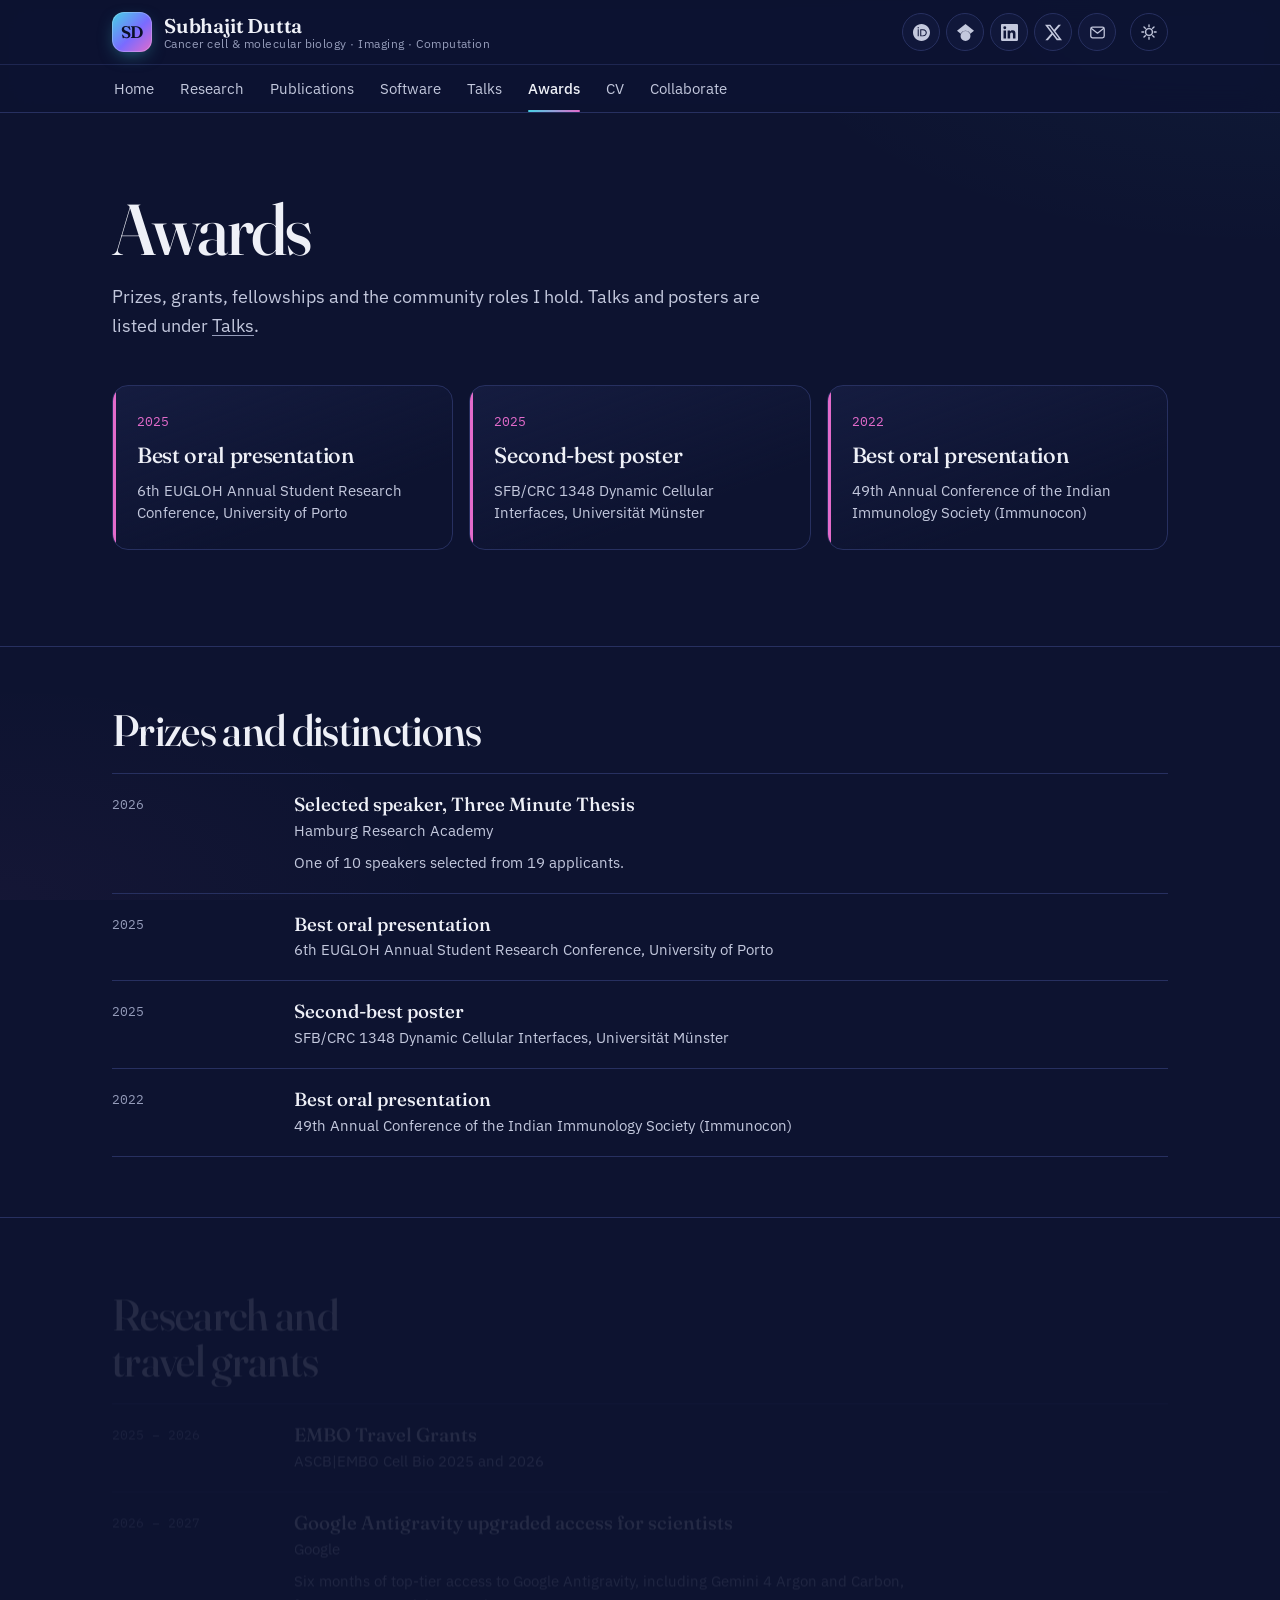
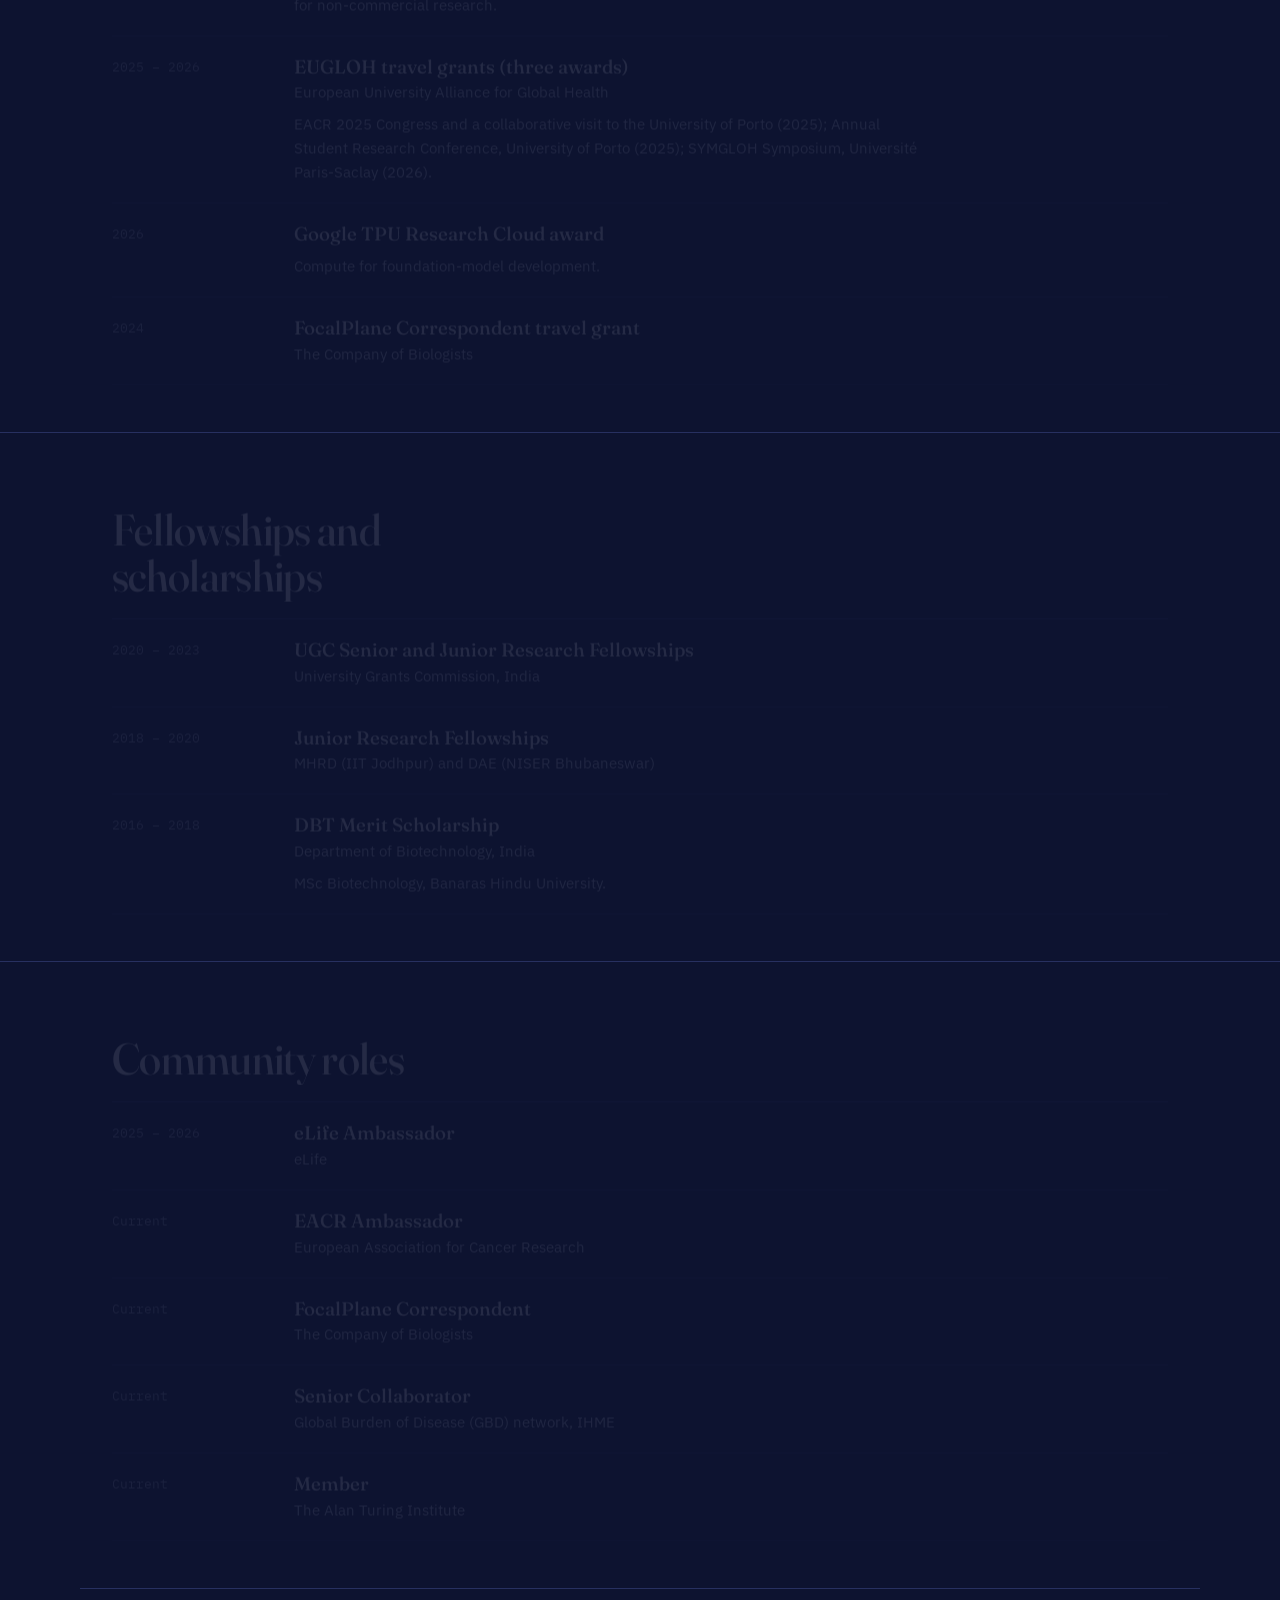
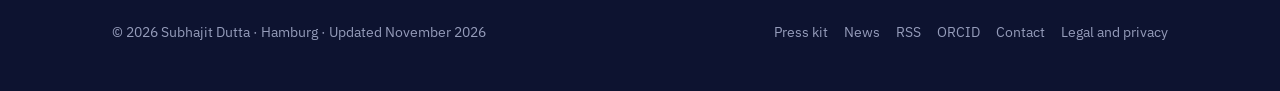
==== commit 4904e56e: "Rebuild pages from data" ====
--- a/awards/index.html
+++ b/awards/index.html
@@ -28,9 +28,9 @@
 <link rel="alternate" type="application/rss+xml" title="Subhajit Dutta: news" href="/feed.xml">
 <link rel="preload" href="/assets/fonts/ibm-plex-mono-latin-400-normal.woff2" as="font" type="font/woff2" crossorigin>
 <!-- /build:headextra -->
-<link rel="stylesheet" href="/assets/site.css">
-<script src="/assets/data/profile.js" defer></script>
-<script src="/assets/site.js" defer></script>
+<link rel="stylesheet" href="/assets/site.css?v=fa1631a9fd">
+<script src="/assets/data/profile.js?v=bb2e71139a" defer></script>
+<script src="/assets/site.js?v=1f02c569c5" defer></script>
 </head>
 <body data-page="awards">
 <a class="skip" href="#main">Skip to content</a>
@@ -93,6 +93,7 @@
     </ol></div></section>
 <section class="section" aria-label="Research and travel grants"><div class="wrap"><div class="section-head"><h2>Research and travel grants</h2></div><ol class="rows">
       <li class="row"><div class="row-when">2025 – 2026</div><div><div class="row-title">EMBO Travel Grants</div><div class="row-where">ASCB|EMBO Cell Bio 2025 and 2026</div></div></li>
+      <li class="row"><div class="row-when">2026 – 2027</div><div><div class="row-title">Google Antigravity upgraded access for scientists</div><div class="row-where">Google</div><p class="row-what">Six months of top-tier access to Google Antigravity, including Gemini 4 Argon and Carbon, for non-commercial research.</p></div></li>
       <li class="row"><div class="row-when">2025 – 2026</div><div><div class="row-title">EUGLOH travel grants (three awards)</div><div class="row-where">European University Alliance for Global Health</div><p class="row-what">EACR 2025 Congress and a collaborative visit to the University of Porto (2025); Annual Student Research Conference, University of Porto (2025); SYMGLOH Symposium, Université Paris-Saclay (2026).</p></div></li>
       <li class="row"><div class="row-when">2026</div><div><div class="row-title">Google TPU Research Cloud award</div><p class="row-what">Compute for foundation-model development.</p></div></li>
       <li class="row"><div class="row-when">2024</div><div><div class="row-title">FocalPlane Correspondent travel grant</div><div class="row-where">The Company of Biologists</div></div></li>
@@ -113,7 +114,7 @@
 <!-- build:footer -->
 <footer>
   <div class="wrap">
-    <span>© 2026 Subhajit Dutta · Hamburg · <span class="upd">Updated <time datetime="2026-11-10">November 2026</time></span></span>
+    <span>© 2026 Subhajit Dutta · Hamburg · <span class="upd">Updated <time datetime="2026-11-14">November 2026</time></span></span>
     <span class="links">
       <a href="/media/">Press kit</a>
       <a href="/news/">News</a>
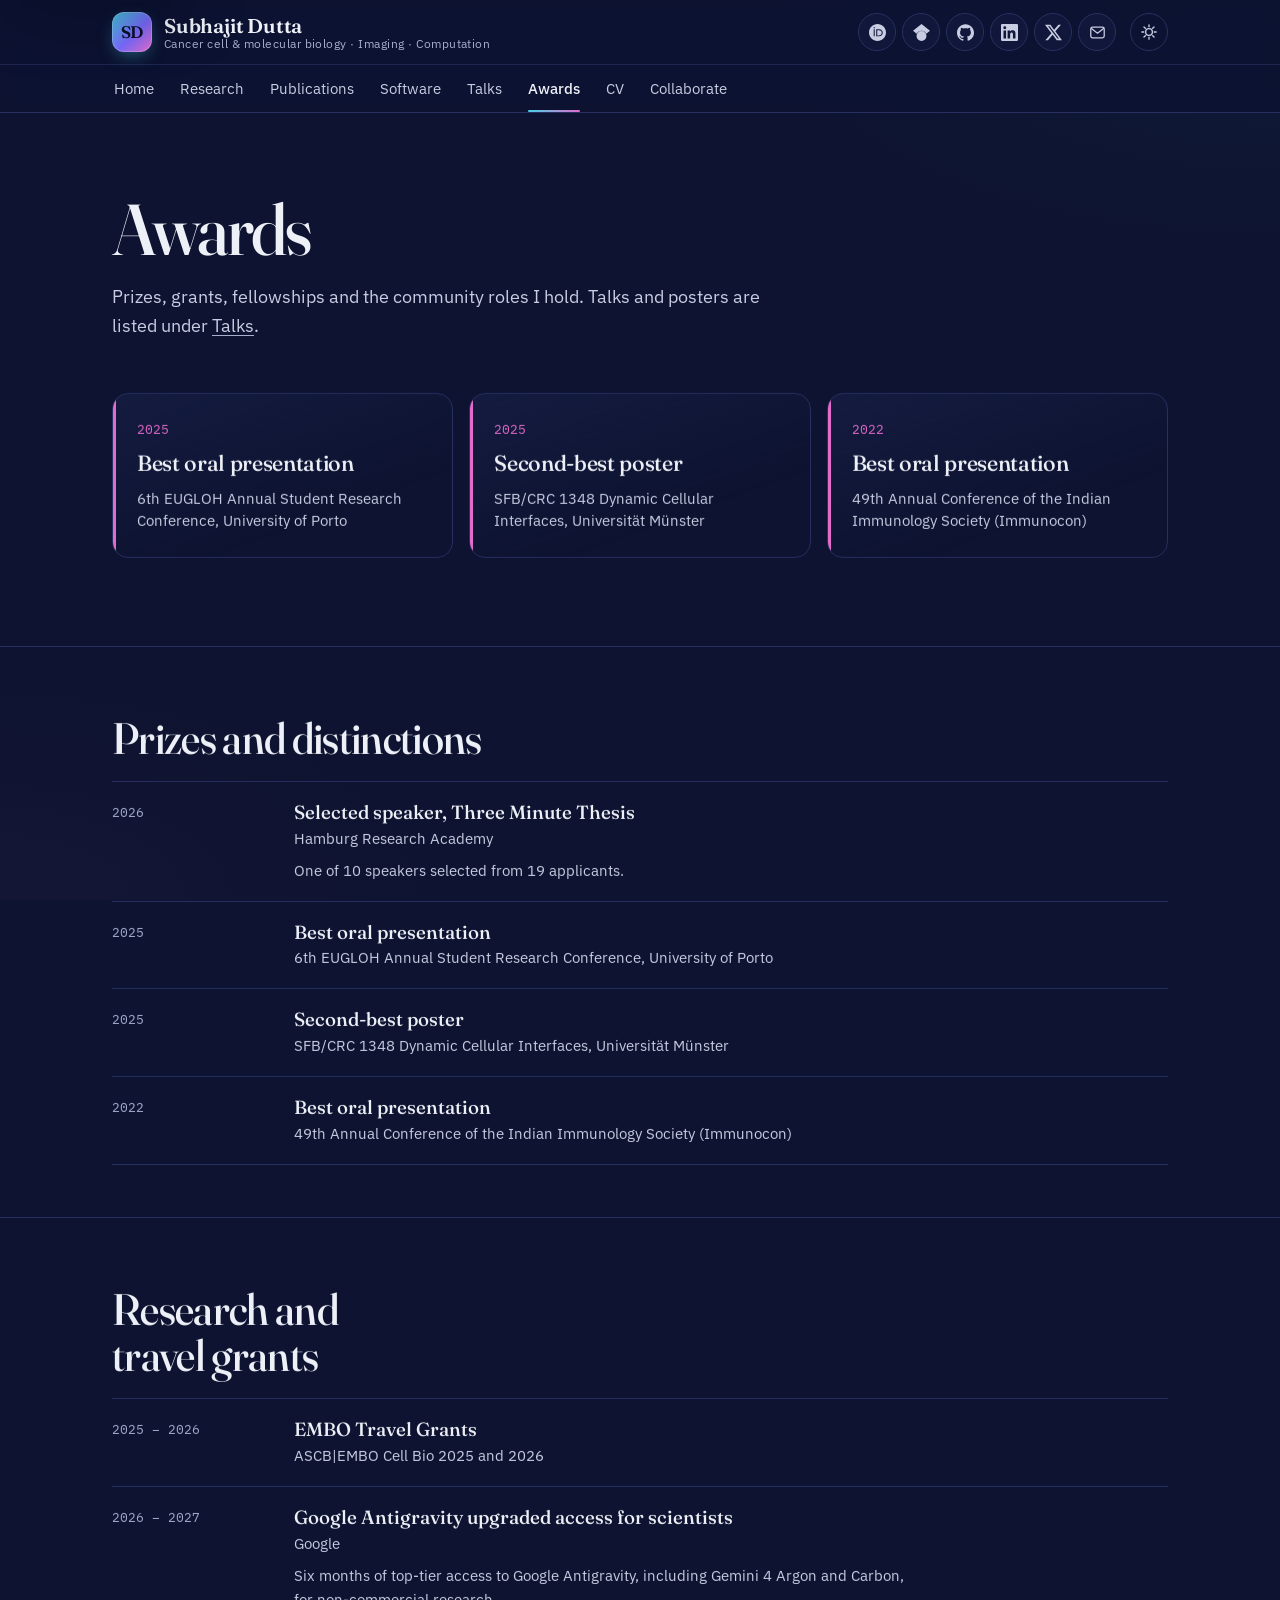
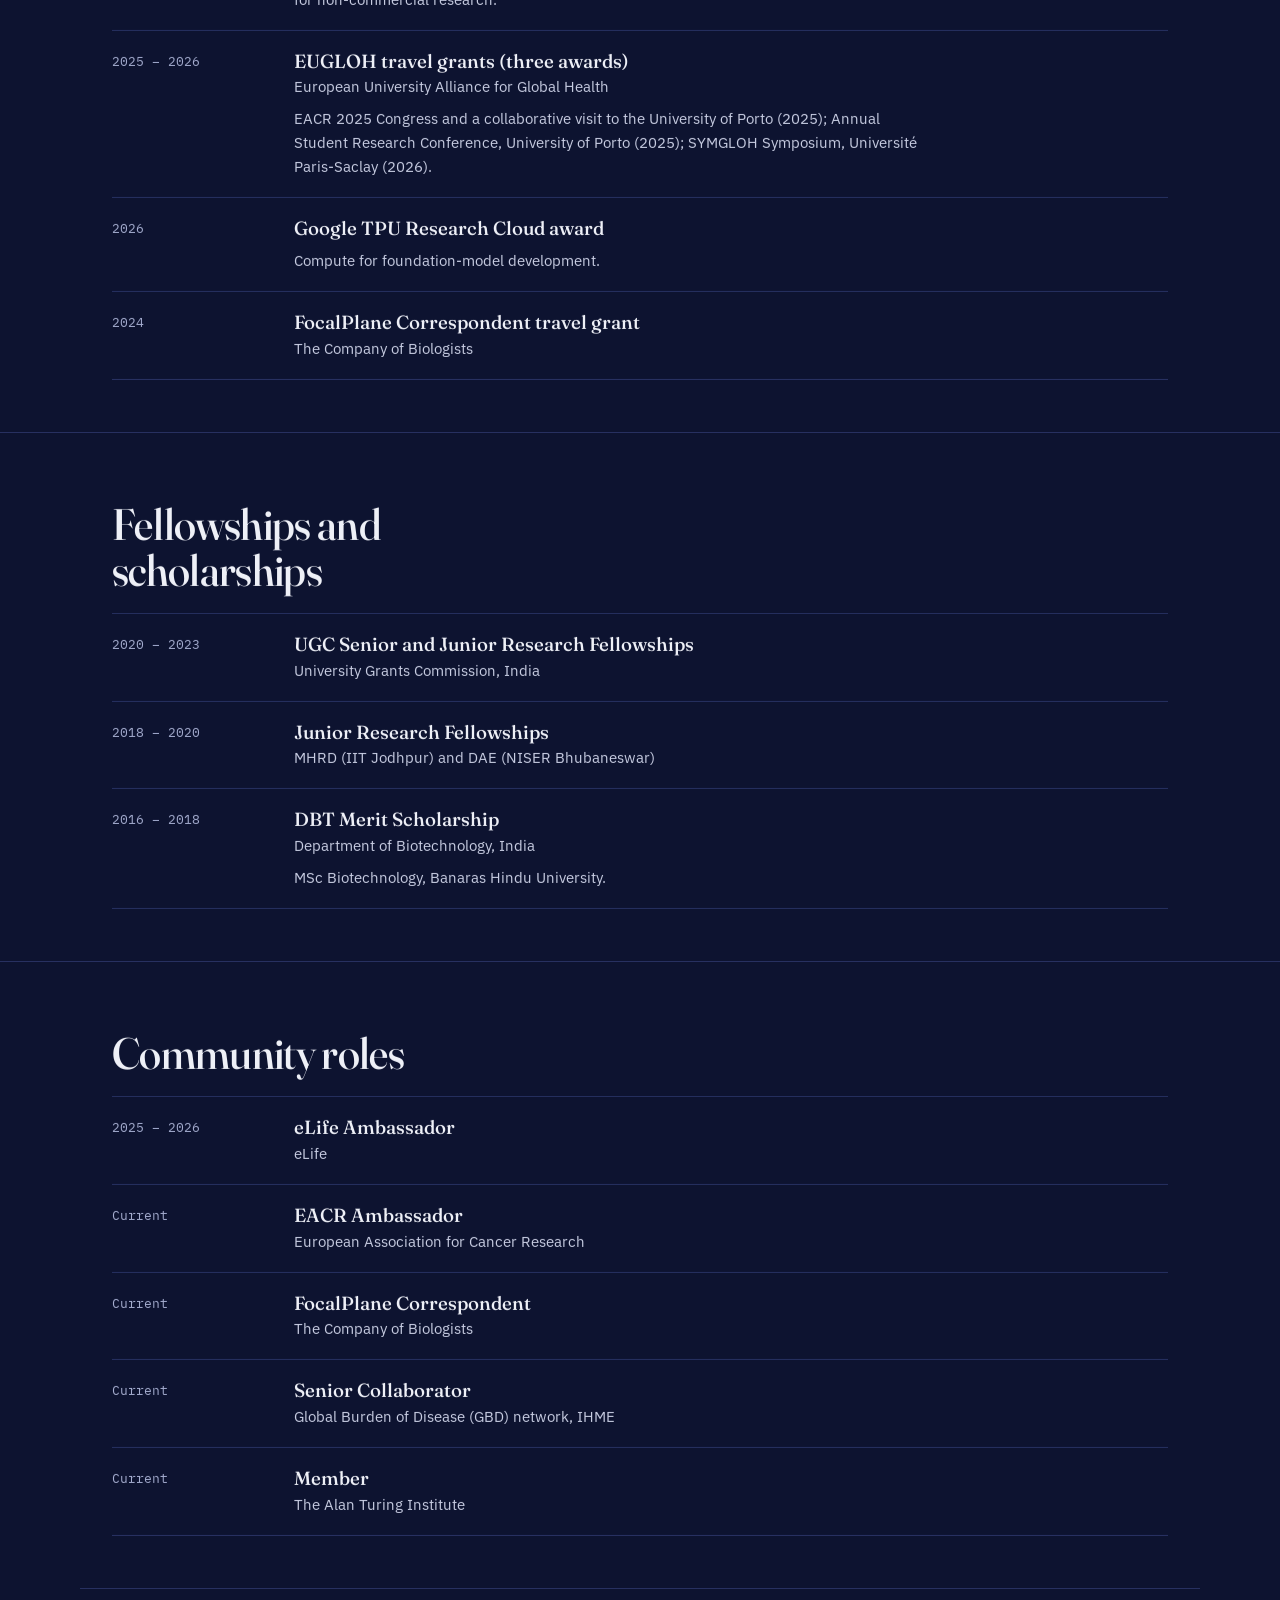
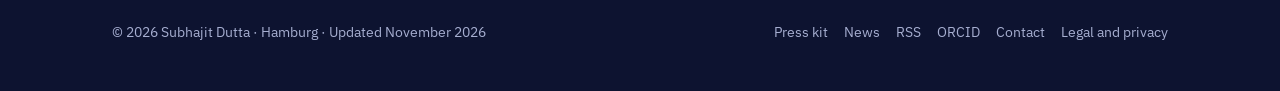
==== commit c0078e77: "Improve mobile UX, hero layout, figure lightbox, software cards, CV PDF & a11y/SEO" ====
--- a/awards/index.html
+++ b/awards/index.html
@@ -25,15 +25,18 @@
 <link rel="preload" href="/assets/fonts/ibm-plex-sans-latin-400-normal.woff2" as="font" type="font/woff2" crossorigin>
 <link rel="preload" href="/assets/fonts/fraunces-latin-opsz-normal.woff2" as="font" type="font/woff2" crossorigin>
 <!-- build:headextra -->
+<meta property="og:image:alt" content="Subhajit Dutta — Experimental cancer biologist and data-driven informatician">
+<meta name="twitter:title" content="Subhajit Dutta — Awards">
+<meta name="twitter:description" content="Prizes, research and travel grants, fellowships and community roles of Subhajit Dutta, including EMBO Travel Grants, a Google TPU Research Cloud award and best-presentation prizes.">
 <link rel="alternate" type="application/rss+xml" title="Subhajit Dutta: news" href="/feed.xml">
 <link rel="preload" href="/assets/fonts/ibm-plex-mono-latin-400-normal.woff2" as="font" type="font/woff2" crossorigin>
 <!-- /build:headextra -->
-<link rel="stylesheet" href="/assets/site.css?v=fa1631a9fd">
-<script src="/assets/data/profile.js?v=bb2e71139a" defer></script>
-<script src="/assets/site.js?v=1f02c569c5" defer></script>
+<link rel="stylesheet" href="/assets/site.css?v=3035758975">
+<script src="/assets/data/profile.js?v=09b55e5948" defer></script>
+<script src="/assets/site.js?v=5fee35dea0" defer></script>
 </head>
 <body data-page="awards">
-<a class="skip" href="#main">Skip to content</a>
+<a class="skip" href="#main">Skip to main content</a>
 <!-- build:header -->
 <header class="nav">
   <div class="wrap nav-top">
@@ -42,20 +45,26 @@
       <span class="brand-text"><span class="brand-name">Subhajit Dutta</span><span class="brand-sub">Cancer cell &amp; molecular biology · Imaging · Computation</span></span>
     </a>
     <div class="nav-right">
-      <ul class="social" aria-label="Profiles">
+      <ul class="social nav-social-top" aria-label="Profiles">
         <li><a class="soc soc-orcid" href="https://orcid.org/0000-0003-2390-7492" target="_blank" rel="me noopener" aria-label="ORCID profile" title="ORCID"><svg viewBox="0 0 24 24" aria-hidden="true"><path fill="currentColor" d="M12 0C5.372 0 0 5.372 0 12s5.372 12 12 12 12-5.372 12-12S18.628 0 12 0zM7.369 4.378c.525 0 .947.431.947.947s-.422.947-.947.947a.95.95 0 0 1-.947-.947c0-.525.422-.947.947-.947zm-.722 3.038h1.444v10.041H6.647V7.416zm3.562 0h3.9c3.712 0 5.344 2.653 5.344 5.025 0 2.578-2.016 5.025-5.325 5.025h-3.919V7.416zm1.444 1.303v7.444h2.297c3.272 0 4.022-2.484 4.022-3.722 0-2.016-1.284-3.722-4.097-3.722h-2.222z"/></svg></a></li>
         <li><a class="soc soc-scholar" href="https://scholar.google.com/citations?user=DbkLvm4AAAAJ&amp;hl=en" target="_blank" rel="me noopener" aria-label="Google Scholar profile" title="Google Scholar"><svg viewBox="0 0 24 24" aria-hidden="true"><path fill="currentColor" d="M5.242 13.769 0 9.5 12 0l12 9.5-5.242 4.269C17.548 11.249 14.978 9.5 12 9.5c-2.977 0-5.548 1.748-6.758 4.269zM12 10a7 7 0 1 0 0 14 7 7 0 0 0 0-14z"/></svg></a></li>
+        <li><a class="soc soc-github" href="https://github.com/subhajit-dutta-bio" target="_blank" rel="me noopener" aria-label="GitHub profile" title="GitHub"><svg viewBox="0 0 24 24" aria-hidden="true"><path fill="currentColor" d="M12 .297c-6.63 0-12 5.373-12 12 0 5.303 3.438 9.8 8.205 11.385.6.113.82-.258.82-.577 0-.285-.01-1.04-.015-2.04-3.338.724-4.042-1.61-4.042-1.61C4.422 18.07 3.633 17.7 3.633 17.7c-1.087-.744.084-.729.084-.729 1.205.084 1.838 1.236 1.838 1.236 1.07 1.835 2.809 1.305 3.495.998.108-.776.417-1.305.76-1.605-2.665-.3-5.466-1.332-5.466-5.93 0-1.31.465-2.38 1.235-3.22-.135-.303-.54-1.523.105-3.176 0 0 1.005-.322 3.3 1.23.96-.267 1.98-.399 3-.405 1.02.006 2.04.138 3 .405 2.28-1.552 3.285-1.23 3.285-1.23.645 1.653.24 2.873.12 3.176.765.84 1.23 1.91 1.23 3.22 0 4.61-2.805 5.625-5.475 5.92.42.36.81 1.096.81 2.22 0 1.606-.015 2.896-.015 3.286 0 .315.21.69.825.57C20.565 22.092 24 17.592 24 12.297c0-6.627-5.373-12-12-12"/></svg></a></li>
         <li><a class="soc soc-linkedin" href="https://www.linkedin.com/in/subhajit-dutta-bio/" target="_blank" rel="me noopener" aria-label="LinkedIn profile" title="LinkedIn"><svg viewBox="0 0 24 24" aria-hidden="true"><path fill="currentColor" d="M20.447 20.452h-3.554v-5.569c0-1.328-.027-3.037-1.852-3.037-1.853 0-2.136 1.445-2.136 2.939v5.667H9.351V9h3.414v1.561h.046c.477-.9 1.637-1.85 3.37-1.85 3.601 0 4.267 2.37 4.267 5.455v6.286zM5.337 7.433a2.062 2.062 0 1 1 0-4.125 2.062 2.062 0 0 1 0 4.125zM7.119 20.452H3.555V9h3.564v11.452zM22.225 0H1.771C.792 0 0 .774 0 1.729v20.542C0 23.227.792 24 1.771 24h20.451C23.2 24 24 23.227 24 22.271V1.729C24 .774 23.2 0 22.222 0h.003z"/></svg></a></li>
         <li><a class="soc soc-x" href="https://x.com/SDutta_2904" target="_blank" rel="me noopener" aria-label="X (Twitter) profile" title="X"><svg viewBox="0 0 24 24" aria-hidden="true"><path fill="currentColor" d="M18.901 1.153h3.68l-8.04 9.19L24 22.846h-7.406l-5.8-7.584-6.638 7.584H.474l8.6-9.83L0 1.154h7.594l5.243 6.932 6.064-6.933zm-1.291 19.491h2.039L6.486 3.24H4.298l13.312 17.404z"/></svg></a></li>
         <li><a class="soc soc-email" href="mailto:dsubhajit.edu@gmail.com" aria-label="Email dsubhajit.edu@gmail.com" title="Email"><svg viewBox="0 0 24 24" aria-hidden="true" fill="none" stroke="currentColor" stroke-width="1.8" stroke-linecap="round" stroke-linejoin="round"><rect x="2.5" y="4.5" width="19" height="15" rx="2.5"/><path d="M3.5 6.5l8.5 6.5 8.5-6.5"/></svg></a></li>
       </ul>
+      <a class="nav-cv-pill" href="/cv/">CV</a>
       <button class="icon-btn" id="themeBtn" type="button" aria-label="Switch colour theme" title="Switch theme">
         <svg viewBox="0 0 24 24" fill="none" stroke="currentColor" stroke-width="1.8" stroke-linecap="round"><circle cx="12" cy="12" r="4.5"/><path d="M12 2.5v2.5M12 19v2.5M2.5 12H5M19 12h2.5M5.3 5.3l1.8 1.8M16.9 16.9l1.8 1.8M5.3 18.7l1.8-1.8M16.9 7.1l1.8-1.8"/></svg>
       </button>
+      <button class="icon-btn menu-btn" id="menuBtn" type="button" aria-expanded="false" aria-controls="siteNav" aria-label="Open navigation menu" title="Menu">
+        <svg class="ico-open" viewBox="0 0 24 24" fill="none" stroke="currentColor" stroke-width="1.9" stroke-linecap="round" aria-hidden="true"><path d="M4 7h16M4 12h16M4 17h16"/></svg>
+        <svg class="ico-close" viewBox="0 0 24 24" fill="none" stroke="currentColor" stroke-width="1.9" stroke-linecap="round" aria-hidden="true"><path d="M6 6l12 12M18 6L6 18"/></svg>
+      </button>
     </div>
   </div>
-  <nav class="nav-tabs" aria-label="Sections">
-    <div class="wrap">
+  <nav class="nav-tabs" id="siteNav" aria-label="Sections">
+    <div class="wrap nav-drawer">
       <ul class="tabs" id="tabs">
         <li><a href="/" data-page="home">Home</a></li>
         <li><a href="/research/" data-page="research">Research</a></li>
@@ -65,6 +74,14 @@
         <li><a href="/awards/" data-page="awards" aria-current="page">Awards</a></li>
         <li><a href="/cv/" data-page="cv">CV</a></li>
         <li><a href="/collaborate/" data-page="collaborate">Collaborate</a></li>
+      </ul>
+      <ul class="social nav-social-drawer" aria-label="Profile links">
+        <li><a class="soc soc-orcid" href="https://orcid.org/0000-0003-2390-7492" target="_blank" rel="me noopener" aria-label="ORCID profile" title="ORCID"><svg viewBox="0 0 24 24" aria-hidden="true"><path fill="currentColor" d="M12 0C5.372 0 0 5.372 0 12s5.372 12 12 12 12-5.372 12-12S18.628 0 12 0zM7.369 4.378c.525 0 .947.431.947.947s-.422.947-.947.947a.95.95 0 0 1-.947-.947c0-.525.422-.947.947-.947zm-.722 3.038h1.444v10.041H6.647V7.416zm3.562 0h3.9c3.712 0 5.344 2.653 5.344 5.025 0 2.578-2.016 5.025-5.325 5.025h-3.919V7.416zm1.444 1.303v7.444h2.297c3.272 0 4.022-2.484 4.022-3.722 0-2.016-1.284-3.722-4.097-3.722h-2.222z"/></svg></a></li>
+        <li><a class="soc soc-scholar" href="https://scholar.google.com/citations?user=DbkLvm4AAAAJ&amp;hl=en" target="_blank" rel="me noopener" aria-label="Google Scholar profile" title="Google Scholar"><svg viewBox="0 0 24 24" aria-hidden="true"><path fill="currentColor" d="M5.242 13.769 0 9.5 12 0l12 9.5-5.242 4.269C17.548 11.249 14.978 9.5 12 9.5c-2.977 0-5.548 1.748-6.758 4.269zM12 10a7 7 0 1 0 0 14 7 7 0 0 0 0-14z"/></svg></a></li>
+        <li><a class="soc soc-github" href="https://github.com/subhajit-dutta-bio" target="_blank" rel="me noopener" aria-label="GitHub profile" title="GitHub"><svg viewBox="0 0 24 24" aria-hidden="true"><path fill="currentColor" d="M12 .297c-6.63 0-12 5.373-12 12 0 5.303 3.438 9.8 8.205 11.385.6.113.82-.258.82-.577 0-.285-.01-1.04-.015-2.04-3.338.724-4.042-1.61-4.042-1.61C4.422 18.07 3.633 17.7 3.633 17.7c-1.087-.744.084-.729.084-.729 1.205.084 1.838 1.236 1.838 1.236 1.07 1.835 2.809 1.305 3.495.998.108-.776.417-1.305.76-1.605-2.665-.3-5.466-1.332-5.466-5.93 0-1.31.465-2.38 1.235-3.22-.135-.303-.54-1.523.105-3.176 0 0 1.005-.322 3.3 1.23.96-.267 1.98-.399 3-.405 1.02.006 2.04.138 3 .405 2.28-1.552 3.285-1.23 3.285-1.23.645 1.653.24 2.873.12 3.176.765.84 1.23 1.91 1.23 3.22 0 4.61-2.805 5.625-5.475 5.92.42.36.81 1.096.81 2.22 0 1.606-.015 2.896-.015 3.286 0 .315.21.69.825.57C20.565 22.092 24 17.592 24 12.297c0-6.627-5.373-12-12-12"/></svg></a></li>
+        <li><a class="soc soc-linkedin" href="https://www.linkedin.com/in/subhajit-dutta-bio/" target="_blank" rel="me noopener" aria-label="LinkedIn profile" title="LinkedIn"><svg viewBox="0 0 24 24" aria-hidden="true"><path fill="currentColor" d="M20.447 20.452h-3.554v-5.569c0-1.328-.027-3.037-1.852-3.037-1.853 0-2.136 1.445-2.136 2.939v5.667H9.351V9h3.414v1.561h.046c.477-.9 1.637-1.85 3.37-1.85 3.601 0 4.267 2.37 4.267 5.455v6.286zM5.337 7.433a2.062 2.062 0 1 1 0-4.125 2.062 2.062 0 0 1 0 4.125zM7.119 20.452H3.555V9h3.564v11.452zM22.225 0H1.771C.792 0 0 .774 0 1.729v20.542C0 23.227.792 24 1.771 24h20.451C23.2 24 24 23.227 24 22.271V1.729C24 .774 23.2 0 22.222 0h.003z"/></svg></a></li>
+        <li><a class="soc soc-x" href="https://x.com/SDutta_2904" target="_blank" rel="me noopener" aria-label="X (Twitter) profile" title="X"><svg viewBox="0 0 24 24" aria-hidden="true"><path fill="currentColor" d="M18.901 1.153h3.68l-8.04 9.19L24 22.846h-7.406l-5.8-7.584-6.638 7.584H.474l8.6-9.83L0 1.154h7.594l5.243 6.932 6.064-6.933zm-1.291 19.491h2.039L6.486 3.24H4.298l13.312 17.404z"/></svg></a></li>
+        <li><a class="soc soc-email" href="mailto:dsubhajit.edu@gmail.com" aria-label="Email dsubhajit.edu@gmail.com" title="Email"><svg viewBox="0 0 24 24" aria-hidden="true" fill="none" stroke="currentColor" stroke-width="1.8" stroke-linecap="round" stroke-linejoin="round"><rect x="2.5" y="4.5" width="19" height="15" rx="2.5"/><path d="M3.5 6.5l8.5 6.5 8.5-6.5"/></svg></a></li>
       </ul>
     </div>
   </nav>
@@ -114,7 +131,7 @@
 <!-- build:footer -->
 <footer>
   <div class="wrap">
-    <span>© 2026 Subhajit Dutta · Hamburg · <span class="upd">Updated <time datetime="2026-11-14">November 2026</time></span></span>
+    <span>© 2026 Subhajit Dutta · Hamburg · <span class="upd">Updated <time datetime="2026-11-21">November 2026</time></span></span>
     <span class="links">
       <a href="/media/">Press kit</a>
       <a href="/news/">News</a>
--- a/assets/site.css
+++ b/assets/site.css
@@ -19,9 +19,10 @@
   --bg-2: #151C40;
   --bg-3: #1E2650;
   --fg: #EEF0F7;
-  --fg-2: #C3C8DD;
-  --fg-3: #959CBA;
+  --fg-2: #C8CDE2;
+  --fg-3: #A6AED0;
   --line: #273060;
+  --fig-plate: #EAEEF8;
   --accent: #46D3E6;
   --accent-2: #E36BCB;
   --amber: #F2B84B;
@@ -39,8 +40,8 @@
   color-scheme: dark;
 }
 :root[data-theme="light"] {
-  --bg: #F4F6FB; --bg-2: #FFFFFF; --bg-3: #E8EBF4; --fg: #141A3A; --fg-2: #3B4366; --fg-3: #5A6285;
-    --line: #D8DCEA; --accent: #0A7489; --accent-2: #A3307D; --amber: #8F5F00; --green: #2C7A3A; --violet: #5B4BC4; --accent-ink: #FFFFFF;
+  --bg: #F4F6FB; --bg-2: #FFFFFF; --bg-3: #E8EBF4; --fg: #141A3A; --fg-2: #3B4366; --fg-3: #4B5376;
+    --line: #D8DCEA; --fig-plate: #FFFFFF; --accent: #0A7489; --accent-2: #A3307D; --amber: #8F5F00; --green: #2C7A3A; --violet: #5B4BC4; --accent-ink: #FFFFFF;
     --ok: #2C7A3A; --err: #B23A55; --field: #0A7489; --field-dim: #D3D8E8;
     --shadow: 0 24px 60px rgba(20,26,58,.12); color-scheme: light;
 }
@@ -79,12 +80,15 @@
 .soc { display: inline-flex; align-items: center; justify-content: center; width: 38px; height: 38px; border-radius: 50%; color: var(--fg-2); border: 1px solid var(--line); background: color-mix(in srgb, var(--bg-2) 60%, transparent); transition: color .18s, background .18s, border-color .18s, transform .18s; }
 .soc svg { width: 17px; height: 17px; }
 .soc:hover { transform: translateY(-1px); color: #fff; border-color: transparent; }
-.soc-orcid:hover { background: #A6CE39; }
+.soc-orcid:hover { background: #A6CE39; color: #0B1028; }
+.soc-github:hover { background: #EEF0F7; color: #0B1028; }
+:root[data-theme="light"] .soc-github:hover { background: #1B1F24; color: #fff; }
 .soc-linkedin:hover { background: #0A66C2; }
 .soc-x:hover { background: #273060; }
 .soc-scholar:hover { background: #4285F4; }
 .soc-email:hover { background: #46D3E6; color: #0B1028; }
 .nav-right .icon-btn { margin-left: 4px; }
+.nav-cv-pill, .nav-social-drawer, .icon-btn.menu-btn, .menu-btn .ico-close { display: none; }
 .nav-tabs { border-top: 1px solid color-mix(in srgb, var(--line) 70%, transparent); }
 .tabs { display: flex; gap: 2px; list-style: none; margin: 0 -10px; padding: 0; font-size: 0.9375rem; overflow-x: auto; scrollbar-width: none; -webkit-overflow-scrolling: touch; }
 .tabs::-webkit-scrollbar { display: none; }
@@ -96,18 +100,29 @@
 .icon-btn { display: inline-flex; align-items: center; justify-content: center; width: 38px; height: 38px; border-radius: 50%; border: 1px solid var(--line); background: transparent; color: var(--fg-2); cursor: pointer; }
 .icon-btn:hover { color: var(--accent); border-color: var(--accent); }
 .icon-btn svg { width: 18px; height: 18px; }
-@media (max-width: 899px) { .brand-sub { display: none; } }
-@media (max-width: 560px) {
-  .nav-top { height: 58px; gap: 10px; }
-  .brand-mark { width: 34px; height: 34px; border-radius: 10px; font-size: 0.95rem; }
-  .brand-name { font-size: 1.0625rem; }
-  .social { gap: 4px; }
-  .soc, .nav-right .icon-btn { width: 32px; height: 32px; }
-  .soc svg { width: 15px; height: 15px; }
-  .nav-right { gap: 4px; }
-  .tabs { font-size: 0.875rem; -webkit-mask-image: linear-gradient(90deg, #000 88%, transparent); mask-image: linear-gradient(90deg, #000 88%, transparent); }
-  .tabs a { padding: 10px 10px 9px; }
-  .tabs a[aria-current="page"]::after { left: 10px; right: 10px; }
+@media (max-width: 960px) { .brand-sub { display: none; } }
+@media (max-width: 759px) {
+  .nav-top { height: 60px; gap: 12px; }
+  .brand { gap: 10px; }
+  .brand-mark { width: 36px; height: 36px; border-radius: 10px; font-size: 0.96rem; }
+  .brand-name { font-size: 1.125rem; }
+  .nav-social-top { display: none; }
+  .nav-right { gap: 8px; flex: none; }
+  .nav-right .icon-btn { width: 38px; height: 38px; margin-left: 0; }
+  .nav-cv-pill { display: inline-flex; align-items: center; justify-content: center; height: 36px; padding: 0 13px; border-radius: 999px; font-family: var(--mono); font-size: 0.78rem; font-weight: 500; text-decoration: none; color: var(--fg); border: 1px solid var(--line); background: color-mix(in srgb, var(--bg-2) 70%, transparent); }
+  .nav-cv-pill:hover { border-color: var(--accent); color: var(--accent); }
+  .icon-btn.menu-btn { display: inline-flex; }
+  .menu-btn .ico-close { display: none; }
+  .nav.open .menu-btn .ico-open { display: none; }
+  .nav.open .menu-btn .ico-close { display: block; }
+  .nav.open .menu-btn { border-color: var(--accent); color: var(--accent); }
+  .nav-tabs { display: none; }
+  .nav.open .nav-tabs { display: block; background: color-mix(in srgb, var(--bg) 97%, transparent); border-top: 1px solid var(--line); box-shadow: var(--shadow); padding-block: 14px 18px; }
+  .nav.open .tabs { display: grid; grid-template-columns: repeat(2, minmax(0, 1fr)); gap: 8px; margin: 0; overflow: visible; }
+  .nav.open .tabs a { padding: 10px 14px; border-radius: 12px; border: 1px solid var(--line); background: color-mix(in srgb, var(--bg-2) 75%, transparent); font-size: 0.9375rem; }
+  .nav.open .tabs a[aria-current="page"] { border-color: var(--accent); background: color-mix(in srgb, var(--accent) 14%, var(--bg-2)); }
+  .nav.open .tabs a[aria-current="page"]::after { display: none; }
+  .nav.open .nav-social-drawer { display: flex; flex-wrap: wrap; gap: 8px; margin-top: 14px; padding-top: 14px; border-top: 1px solid var(--line); }
 }
 
 
@@ -143,7 +158,7 @@
 .hero { position: relative; overflow: hidden; background: radial-gradient(120% 90% at 75% 40%, #1B2356 0%, #131A45 55%, #0D1330 100%); color: #EEF0F7; isolation: isolate; }
 .hero canvas { position: absolute; inset: 0; width: 100%; height: 100%; display: block; z-index: -2; }
 .hero-shade { position: absolute; inset: 0; pointer-events: none; z-index: -1; background: linear-gradient(90deg, rgba(13,19,48,.92) 0%, rgba(13,19,48,.72) 38%, rgba(13,19,48,.15) 70%, rgba(13,19,48,0) 100%), linear-gradient(180deg, rgba(13,19,48,0) 70%, rgba(13,19,48,.6) 100%); }
-.hero-grid { position: relative; padding-block: clamp(56px, 9vw, 120px) clamp(28px, 4vw, 48px); display: grid; grid-template-columns: 1fr; gap: 40px; align-items: center; }
+.hero-grid { position: relative; padding-block: clamp(32px, 4.5vw, 56px) clamp(20px, 3vw, 32px); display: grid; grid-template-columns: 1fr; gap: 36px; align-items: center; }
 .hero-side { display: flex; flex-direction: column; gap: 16px; }
 .hero-side .portrait { width: 100%; justify-self: auto; }
 .profile-card { display: flex; flex-direction: column; justify-content: space-between; gap: 18px; padding: 20px 22px; border-radius: 22px; background: linear-gradient(160deg, rgba(21,28,64,.55), rgba(26,33,80,.55)); box-shadow: 0 0 0 1px rgba(70,211,230,.2); backdrop-filter: blur(4px); -webkit-backdrop-filter: blur(4px); }
@@ -155,12 +170,12 @@
 .pc-net:hover span { border-color: rgba(70,211,230,.5); background: rgba(70,211,230,.08); }
 @media (min-width: 900px) { .hero-grid { grid-template-columns: minmax(0, 1.12fr) minmax(0, 1fr); align-items: stretch; gap: clamp(36px, 4vw, 56px); } .hero-side { max-width: 520px; width: 100%; margin-left: auto; } .hero-side .portrait { aspect-ratio: 3 / 4; } .profile-card { flex: 1; } }
 @media (max-width: 899px) { .hero-side { order: -1; flex-direction: row; align-items: stretch; } .hero-side .portrait { width: min(42%, 170px); flex: none; } .profile-card { flex: 1; padding: 14px; gap: 10px; } .pc-role { font-size: 1rem; } .pc-focus { font-size: 0.75rem; } .pc-net { grid-template-columns: 1fr; gap: 6px; } .pc-net span { padding: 6px 8px; display: flex; align-items: baseline; gap: 6px; } .pc-net b { font-size: 1.1rem; display: inline; margin: 0; } }
-.eyebrow { margin: 0 0 18px; font-size: 0.8125rem; letter-spacing: 0.14em; text-transform: uppercase; color: #7FE3F0; }
+.eyebrow { margin: 0 0 12px; font-size: 0.8125rem; letter-spacing: 0.14em; text-transform: uppercase; color: #7FE3F0; }
 .hero h1 { font-size: clamp(3rem, 9vw, 6.5rem); font-weight: 600; line-height: 0.95; letter-spacing: -0.035em; font-variation-settings: "opsz" 144; max-width: 10ch; color: #fff; text-shadow: 0 2px 30px rgba(6,9,28,.35); }
-.hero-lede { margin-top: clamp(18px, 2.6vw, 26px); font-family: var(--display); font-style: italic; font-weight: 400; font-size: clamp(1.25rem, 2.2vw, 1.55rem); line-height: 1.35; max-width: 32ch; font-variation-settings: "opsz" 40; color: #F3F5FB; }
+.hero-lede { margin-top: clamp(14px, 2vw, 20px); font-family: var(--display); font-style: italic; font-weight: 400; font-size: clamp(1.2rem, 2vw, 1.45rem); line-height: 1.35; max-width: 34ch; font-variation-settings: "opsz" 40; color: #F3F5FB; }
 .hero-text { margin-top: 18px; max-width: 62ch; color: #C9CEE2; }
 .hero-text + .hero-text { margin-top: 12px; color: #A9AFCB; font-size: 1rem; }
-.hero-actions { margin-top: 30px; display: flex; flex-wrap: wrap; gap: 12px; }
+.hero-actions { margin-top: 20px; display: flex; flex-wrap: wrap; gap: 10px 12px; }
 .hero .btn.primary { background: linear-gradient(135deg, #6FE0EE, #2BB5CC); color: #0B1028; border-color: transparent; box-shadow: 0 10px 28px -10px rgba(70,211,230,.55); }
 .hero .btn.primary:hover { color: #0B1028; filter: brightness(1.12); }
 .hero .btn.ghost { color: #EEF0F7; border-color: rgba(238,240,247,.28); background: rgba(255,255,255,.04); backdrop-filter: blur(6px); }
@@ -171,7 +186,7 @@
 .portrait-empty { position: absolute; inset: 0; display: grid; place-items: center; text-align: center; padding: 24px; }
 .portrait-empty b { display: block; font-family: var(--display); font-size: 4.5rem; font-weight: 600; letter-spacing: -0.04em; line-height: 1; background: linear-gradient(135deg, #E36BCB, #E36BCB); -webkit-background-clip: text; background-clip: text; color: transparent; }
 @media (max-width: 899px) { .portrait { border-radius: 18px; } .hero-shade { background: linear-gradient(180deg, rgba(13,19,48,.82) 0%, rgba(13,19,48,.74) 60%, rgba(13,19,48,.5) 100%); } }
-.hero-caption { position: relative; display: flex; flex-wrap: wrap; align-items: center; gap: 6px 16px; margin: 0 auto; padding-bottom: 22px; font-size: 0.75rem; letter-spacing: 0.04em; color: #959CBA; }
+.hero-caption { position: relative; display: flex; flex-wrap: wrap; align-items: center; gap: 6px 16px; margin: 0 auto; padding-bottom: 18px; font-size: 0.75rem; letter-spacing: 0.04em; color: #B0B7D4; }
 .hero-caption .dot { display: inline-block; width: 8px; height: 8px; border-radius: 50%; vertical-align: middle; margin-right: 6px; }
 .dot-actin { background: #46D3E6; box-shadow: 0 0 8px #46D3E6; }
 .dot-mito { background: #E36BCB; box-shadow: 0 0 8px #E36BCB; }
@@ -306,14 +321,17 @@
 .tile.doc span { display: block; }
 .empty { padding: 36px 24px; border: 1px dashed var(--line); border-radius: 14px; color: var(--fg-2); font-size: 0.9375rem; max-width: 60ch; }
 .empty code { font-size: 0.875rem; background: var(--bg-2); padding: 2px 6px; border-radius: 4px; }
-.lightbox { position: fixed; inset: 0; z-index: 50; background: rgba(10, 14, 36, .96); display: grid; grid-template-rows: 1fr auto; padding: max(16px, env(safe-area-inset-top, 0px)) max(16px, env(safe-area-inset-right, 0px)) max(16px, env(safe-area-inset-bottom, 0px)) max(16px, env(safe-area-inset-left, 0px)); }
-.lightbox img { max-width: 100%; max-height: 100%; width: auto; height: auto; margin: auto; object-fit: contain; border-radius: 6px; }
+dialog.lightbox { position: fixed; inset: 0; width: 100vw; max-width: none; height: 100dvh; max-height: none; margin: 0; border: 0; z-index: 90; background: rgba(8, 12, 32, .94); color: #fff; padding: max(16px, env(safe-area-inset-top, 0px)) max(16px, env(safe-area-inset-right, 0px)) max(16px, env(safe-area-inset-bottom, 0px)) max(16px, env(safe-area-inset-left, 0px)); }
+dialog.lightbox::backdrop { background: rgba(6, 9, 26, .82); backdrop-filter: blur(6px); -webkit-backdrop-filter: blur(6px); }
+dialog.lightbox[open] { display: grid; }
+.lightbox .lb-inner { position: relative; width: 100%; height: 100%; max-width: 1240px; margin: 0 auto; display: grid; grid-template-rows: minmax(0, 1fr) auto; gap: 12px; }
+.lightbox img { max-width: 100%; max-height: calc(100dvh - 116px); width: auto; height: auto; margin: auto; object-fit: contain; border-radius: 8px; }
 .lightbox .lb-img { min-height: 0; display: grid; place-items: center; }
-.lightbox .lb-bar { display: flex; align-items: center; justify-content: space-between; gap: 12px; padding-top: 12px; color: #fff; font-size: 0.9375rem; }
-.lightbox .lb-bar p { color: #C9CEE2; min-width: 0; }
+.lightbox .lb-bar { display: flex; align-items: center; justify-content: space-between; gap: 12px; padding-top: 8px; color: #fff; font-size: 0.9375rem; }
+.lightbox .lb-bar p { color: #DCE0EE; min-width: 0; max-width: 88ch; }
 .lightbox .lb-nav { display: flex; gap: 8px; flex: none; }
-.lightbox .icon-btn { color: #fff; border-color: rgba(255,255,255,.25); }
-.lightbox .lb-close { position: absolute; top: max(16px, env(safe-area-inset-top, 0px)); right: max(16px, env(safe-area-inset-right, 0px)); }
+.lightbox .icon-btn { color: #fff; border-color: rgba(255,255,255,.28); background: rgba(20, 27, 64, .65); }
+.lightbox .lb-close { position: absolute; top: 0; right: 0; }
 
 /* ---------- Collaborate ---------- */
 .offer { display: grid; grid-template-columns: 1fr; gap: 24px; }
@@ -335,6 +353,7 @@
 .field { display: flex; flex-direction: column; gap: 6px; min-width: 0; }
 .field label { font-size: 0.875rem; color: var(--fg-2); }
 .field input, .field select, .field textarea { font: inherit; font-size: 1rem; color: var(--fg); background: var(--bg-2); border: 1px solid var(--line); border-radius: 10px; padding: 11px 14px; width: 100%; min-width: 0; }
+.field input::placeholder, .field textarea::placeholder, .search input::placeholder { color: var(--fg-3); opacity: 1; }
 .field input:focus, .field select:focus, .field textarea:focus { outline: 2px solid var(--accent); outline-offset: 0; border-color: transparent; }
 .field textarea { min-height: 160px; resize: vertical; }
 .check { display: flex; gap: 10px; align-items: flex-start; font-size: 0.875rem; color: var(--fg-2); }
@@ -365,8 +384,8 @@
 
 
 /* ---------- Additions: skip link, hero profile links, awards, reveal, print ---------- */
-.skip { position: absolute; left: 16px; top: -48px; z-index: 100; background: var(--fg); color: var(--bg); padding: 8px 14px; border-radius: 8px; text-decoration: none; font-size: 0.875rem; }
-.skip:focus { top: 12px; }
+.skip { position: fixed; left: 16px; top: -56px; z-index: 200; background: var(--fg); color: var(--bg); padding: 9px 15px; border-radius: 8px; text-decoration: none; font-size: 0.875rem; font-weight: 500; box-shadow: var(--shadow); }
+.skip:focus, .skip:focus-visible { top: 12px; color: var(--bg); }
 .hero-links { list-style: none; margin: 22px 0 0; padding: 0; display: flex; flex-wrap: wrap; gap: 6px 18px; font-size: 0.875rem; }
 .hero-links a { color: var(--fg-3); text-decoration: none; letter-spacing: 0.02em; border-bottom: 1px solid transparent; padding-bottom: 1px; }
 .hero-links a:hover { color: var(--accent); border-bottom-color: currentColor; }
@@ -380,8 +399,8 @@
 .award-card p { margin: 10px 0 0; color: var(--fg-2); font-size: 0.9375rem; line-height: 1.5; }
 #awardGroups .section { padding-block: clamp(36px, 5vw, 60px); }
 #awardGroups .section-head { margin-bottom: 20px; }
-.reveal { opacity: 0; transform: translateY(14px); transition: opacity .6s ease, transform .6s cubic-bezier(.2,.7,.2,1); }
-.reveal.in { opacity: 1; transform: none; }
+.reveal { transform: translateY(8px); transition: transform .45s cubic-bezier(.2,.7,.2,1); }
+.reveal.in { transform: none; }
 @media print {
   .nav, footer, .skip, .hero canvas, .hero-shade, .btn, .pub-actions, .pub-filters, #pubSearch, .icon-btn { display: none !important; }
   body { background: #fff; color: #141A3A; font-size: 11pt; }
@@ -446,29 +465,17 @@
 .nl-item { display: block; width: 100%; text-align: left; background: none; border: 0; color: #DCE0EE; font: inherit; font-size: 0.875rem; padding: 7px 8px; border-radius: 8px; cursor: pointer; }
 .nl-item small { display: block; color: #959CBA; font-size: 0.75rem; }
 .nl-item:hover, .nl-item:focus-visible { background: rgba(70,211,230,.1); color: #fff; }
-.net-source { margin: 16px 0 0; font-size: 0.75rem; color: #8A91B0; max-width: 90ch; }
+.net-source { margin: 16px 0 0; font-size: 0.78rem; color: #AAB2D0; max-width: 90ch; }
 @media (max-width: 560px) { .net-stats dd { font-size: 1.4rem; } .net-stats div { padding: 10px 8px; } .net-legend { right: 14px; } }
 
 .hero-caption .cap { display: inline-flex; align-items: center; white-space: nowrap; }
-.nd-sub { color: #959CBA; font-size: 0.8125rem; }
+.nd-sub { color: #A6AED0; font-size: 0.8125rem; }
 .talk-photos { display: grid; grid-template-columns: 1fr; gap: 16px; margin-bottom: clamp(24px, 4vw, 40px); }
 @media (min-width: 760px) { .talk-photos { grid-template-columns: 1fr 1fr; } }
 .talk-photos figure { margin: 0; border-radius: 16px; overflow: hidden; background: var(--bg-3); border: 1px solid var(--line); }
-.talk-photos img { width: 100%; aspect-ratio: 3 / 2; object-fit: cover; transition: transform .5s ease; }
+.talk-photos img { width: 100%; aspect-ratio: 3 / 2; object-fit: cover; transition: transform .5s ease; cursor: zoom-in; }
 .talk-photos figure:hover img { transform: scale(1.025); }
 .talk-photos figcaption { padding: 10px 14px 12px; font-size: 0.8125rem; color: var(--fg-2); }
-@media (max-width: 440px) {
-  .nav-right .icon-btn { width: 28px; height: 28px; margin-left: 0; }
-  .nav-right .icon-btn svg { width: 15px; height: 15px; }
-  .soc { width: 28px; height: 28px; }
-  .soc svg { width: 14px; height: 14px; }
-  .social { gap: 2px; }
-  .nav-right { gap: 2px; }
-  .brand { gap: 8px; }
-  .brand-mark { width: 30px; height: 30px; font-size: .85rem; }
-  .brand-name { font-size: 1rem; }
-}
-@media (max-width: 350px) { .brand-name { display: none; } }
 
 .pc-tags { display: flex; flex-wrap: wrap; gap: 6px; margin: 12px 0 0; padding: 0; list-style: none; }
 .pc-tags li { font-size: 0.75rem; line-height: 1; padding: 6px 10px; border-radius: 999px; color: #D6F5FA; background: rgba(70,211,230,.1); border: 1px solid rgba(70,211,230,.22); white-space: nowrap; }
@@ -499,7 +506,7 @@
   .hero-caption { font-size: 0.6875rem; gap: 6px 12px; }
 }
 @media (min-width: 900px) {
-  .hero-side .portrait { flex: 1 1 auto; aspect-ratio: auto; min-height: 560px; }
+  .hero-side .portrait { flex: 0 1 auto; width: min(100%, 360px); aspect-ratio: 4 / 5; min-height: 0; max-height: 460px; }
   .hero-side .portrait img { position: absolute; inset: 0; }
   .profile-card { flex: 0 0 auto; }
 }
@@ -533,7 +540,7 @@
 .name-meta q { font-style: italic; color: #F3F5FB; quotes: "\201C" "\201D"; }
 @media (max-width: 899px) { .name-meta { font-size: 0.875rem; margin-top: 10px; } }
 .name-meta .ipa { font-family: "Charis SIL", "Doulos SIL", "Gentium Plus", "Noto Sans", "Segoe UI", "Lucida Sans Unicode", "DejaVu Sans", sans-serif; color: #F3F5FB; letter-spacing: 0.02em; }
-.name-meta .say { color: #A9AFCB; font-size: 0.875em; letter-spacing: 0.04em; }
+.name-meta .say { color: #C4CAE6; font-size: 0.875em; letter-spacing: 0.04em; }
 
 /* ---------- How my work is different ---------- */
 .approach-sub { margin: 36px 0 18px; font-size: 1.25rem; font-variation-settings: "opsz" 36; }
@@ -560,8 +567,10 @@
 .data-mode li + li { margin-top: 6px; }
 
 /* Figures in the gallery: show the whole figure, not a crop */
-.tile[data-group="figures"] { background: #fff; }
-.tile[data-group="figures"] img { object-fit: contain; padding: 6px; }
+.tile[data-group="figures"] { background: var(--fig-plate); }
+.tile[data-group="figures"] img { object-fit: contain; padding: 8px; filter: brightness(.965); transition: transform .35s ease, filter .25s ease; }
+:root[data-theme="light"] .tile[data-group="figures"] img { filter: none; }
+.tile[data-group="figures"]:hover img { filter: brightness(1); }
 .lightbox .lb-bar .fig-credit { display: block; margin-top: 4px; font-size: 0.8125rem; }
 .lightbox .lb-bar .fig-credit a { color: #7FE3F0; }
 
@@ -607,17 +616,23 @@
 .featured .k { display: flex; flex-wrap: wrap; align-items: center; gap: 4px 10px; }
 .featured .k .badge { margin-top: 0; }
 
-/* Figure plates: journal figures are white, so they sit on a white plate with a hairline */
-.plate img, .pub-thumb img, .feat-fig img { background: #fff; }
+/* Figure plates: softer warm-cool matting in dark mode to reduce glare, with click-to-zoom lightbox */
+.plate img, .pub-thumb img, .feat-fig img { background: var(--fig-plate); filter: brightness(.955) contrast(1.01); transition: transform .25s ease, filter .25s ease, border-color .25s ease; }
+:root[data-theme="light"] .plate img, :root[data-theme="light"] .pub-thumb img, :root[data-theme="light"] .feat-fig img { filter: none; }
 .band-fig .photo img { border-radius: 14px; }
-.band-fig .plate img { padding: 10px; border-radius: 14px; border: 1px solid var(--line); box-shadow: 0 18px 40px -24px rgba(6,9,28,.8); }
-.pub.has-thumb { }
-@media (min-width: 900px) { .pub { grid-template-columns: 110px minmax(0, 1fr) 132px; } .pub:not(.has-thumb) .pub-main { grid-column: 2 / 4; } }
-.pub-thumb { display: none; }
-@media (min-width: 900px) { .pub-thumb { display: block; align-self: start; margin-top: 4px; } .pub-thumb img { width: 132px; aspect-ratio: 4 / 3; object-fit: contain; padding: 6px; border-radius: 10px; border: 1px solid var(--line); transition: transform .2s; } .pub-thumb:hover img { transform: scale(1.03); } }
-.feat-fig { display: block; margin-bottom: 16px; }
-.feat-fig img { width: 100%; aspect-ratio: 16 / 10; object-fit: contain; padding: 10px; border-radius: 14px; border: 1px solid var(--line); transition: transform .3s; }
-.feat-fig:hover img { transform: translateY(-2px); }
+.band-fig .plate img { padding: 12px; border-radius: 14px; border: 1px solid color-mix(in srgb, var(--fg) 14%, var(--line)); box-shadow: 0 18px 40px -24px rgba(6,9,28,.8); }
+.band-fig .plate img:hover { filter: brightness(1); border-color: var(--accent); }
+.pub-tags { margin-top: 8px; display: flex; flex-wrap: wrap; gap: 6px; }
+.pub-ch { display: inline-flex; align-items: center; gap: 6px; padding: 3px 10px; border-radius: 999px; font-size: 0.73rem; text-decoration: none; color: var(--fg-2); background: color-mix(in srgb, var(--bg-2) 82%, transparent); border: 1px solid var(--line); }
+.pub-ch:hover { border-color: var(--accent); color: var(--fg); }
+@media (min-width: 900px) { .pub { grid-template-columns: 110px minmax(0, 1fr) 140px; } .pub:not(.has-thumb) .pub-main { grid-column: 2 / 4; } }
+.pub-thumb { display: none; appearance: none; padding: 0; border: 0; background: none; cursor: zoom-in; }
+@media (min-width: 900px) { .pub-thumb { display: block; align-self: start; margin-top: 4px; } .pub-thumb img { width: 140px; aspect-ratio: 4 / 3; object-fit: contain; padding: 7px; border-radius: 10px; border: 1px solid color-mix(in srgb, var(--fg) 12%, var(--line)); } .pub-thumb:hover img { transform: scale(1.035); filter: brightness(1); border-color: var(--accent); } }
+.feat-fig { position: relative; display: block; width: 100%; margin-bottom: 16px; appearance: none; padding: 0; border: 0; background: none; cursor: zoom-in; text-align: left; }
+.feat-fig img { width: 100%; aspect-ratio: 16 / 10; object-fit: contain; padding: 10px; border-radius: 14px; border: 1px solid color-mix(in srgb, var(--fg) 12%, var(--line)); }
+.feat-fig .zoom-badge { position: absolute; right: 10px; bottom: 10px; padding: 3px 9px; border-radius: 999px; font-size: 0.6875rem; background: rgba(13, 19, 48, .82); color: #EEF0F7; border: 1px solid rgba(70, 211, 230, .38); opacity: .82; transition: opacity .2s, background .2s, border-color .2s; pointer-events: none; }
+.feat-fig:hover img { transform: translateY(-2px); filter: brightness(1); border-color: var(--accent); }
+.feat-fig:hover .zoom-badge { opacity: 1; background: rgba(13, 19, 48, .95); border-color: var(--accent); color: #7FE3F0; }
 .featured article { border-top: 0; padding-top: 0; }
 
 /* Research bands: status + next */
@@ -633,30 +648,41 @@
 @media (min-width: 960px) { .explorer { grid-template-columns: minmax(0, 1.4fr) minmax(0, 1fr); gap: 40px; } }
 .ex-stage { border-radius: 22px; padding: 14px 14px 16px; background: radial-gradient(90% 80% at 70% 40%, #172058 0%, #0F1640 60%, #0B1130 100%); border: 1px solid rgba(70,211,230,.18); box-shadow: 0 30px 70px -40px rgba(6,9,28,.9); }
 .ex-svg { display: block; width: 100%; height: auto; }
-.ex-svg .mem { fill: rgba(150,165,240,.06); stroke: rgba(205,214,255,.38); stroke-width: 1.4; }
-.ex-svg .nuc { fill: rgba(126,224,138,.05); stroke: rgba(126,224,138,.5); stroke-width: 1.2; }
-.ex-svg .chrom { fill: none; stroke: rgba(225,232,255,.38); stroke-width: 3.2; stroke-linecap: round; }
+.ex-svg .mem { fill: rgba(150,165,240,.06); stroke: rgba(205,214,255,.38); stroke-width: 1.4; pointer-events: none; }
+.ex-svg .ch-hit { fill: transparent; pointer-events: all; }
+.ex-svg .nuc { fill: rgba(126,224,138,.06); stroke: rgba(126,224,138,.55); stroke-width: 1.25; }
+.ex-svg .chrom { fill: none; stroke: rgba(225,232,255,.42); stroke-width: 3.2; stroke-linecap: round; }
 .ex-svg .telo { fill: #7EE08A; }
-.ex-svg .telo-glow { fill: rgba(126,224,138,.22); }
-.ex-svg .mito { fill: rgba(227,107,203,.2); stroke: #E36BCB; stroke-width: 1.4; }
-.ex-svg .cristae { fill: none; stroke: rgba(245,190,235,.6); stroke-width: .9; }
+.ex-svg .telo-glow { fill: rgba(126,224,138,.25); }
+.ex-svg .mito { fill: rgba(227,107,203,.22); stroke: #E36BCB; stroke-width: 1.4; }
+.ex-svg .cristae { fill: none; stroke: rgba(245,190,235,.65); stroke-width: .9; }
 .ex-svg .ribo { fill: #F2B84B; }
-.ex-svg .actin { fill: none; stroke: #46D3E6; stroke-width: 1.3; stroke-linecap: round; opacity: .92; }
-.ex-svg .imm { fill: rgba(169,155,255,.14); stroke: #A99BFF; stroke-width: 1.3; }
-.ex-svg .imm-n { fill: rgba(169,155,255,.35); }
-.ex-svg .imm-v { stroke: #A99BFF; stroke-width: 1.1; }
-.ex-svg .ex-lab { font-family: var(--mono); font-size: 12px; fill: #AEB5D3; }
-.ex-svg .ch { cursor: pointer; transition: opacity .35s ease, filter .35s ease; }
-.explorer[data-active="telo"] .ch:not(.ch-telo), .explorer[data-active="mito"] .ch:not(.ch-mito), .explorer[data-active="actin"] .ch:not(.ch-actin), .explorer[data-active="niche"] .ch:not(.ch-niche) { opacity: .22; }
-.explorer[data-active="telo"] .ch-telo { filter: drop-shadow(0 0 5px rgba(126,224,138,.7)); }
-.explorer[data-active="mito"] .ch-mito { filter: drop-shadow(0 0 5px rgba(227,107,203,.7)); }
-.explorer[data-active="actin"] .ch-actin { filter: drop-shadow(0 0 5px rgba(70,211,230,.7)); }
-.explorer[data-active="niche"] .ch-niche { filter: drop-shadow(0 0 5px rgba(169,155,255,.7)); }
+.ex-svg .actin { fill: none; stroke: #46D3E6; stroke-width: 1.35; stroke-linecap: round; opacity: .94; }
+.ex-svg .imm { fill: rgba(169,155,255,.16); stroke: #A99BFF; stroke-width: 1.35; }
+.ex-svg .imm-n { fill: rgba(169,155,255,.38); }
+.ex-svg .imm-v { stroke: #A99BFF; stroke-width: 1.15; }
+.ex-svg .ex-lab { font-family: var(--mono); font-size: 12.2px; fill: #B4BCD9; transition: fill .25s ease; pointer-events: none; }
+.ex-svg .ch { cursor: pointer; outline: none; }
+.ex-svg .ch-shapes { transition: opacity .3s ease, filter .3s ease; }
+.explorer[data-active="telo"] .ch:not(.ch-telo) .ch-shapes,
+.explorer[data-active="mito"] .ch:not(.ch-mito) .ch-shapes,
+.explorer[data-active="actin"] .ch:not(.ch-actin) .ch-shapes,
+.explorer[data-active="niche"] .ch:not(.ch-niche) .ch-shapes { opacity: .28; }
+.explorer .ch:hover .ch-shapes, .explorer .ch:focus-visible .ch-shapes { opacity: .88 !important; }
+.explorer .ch:hover .ex-lab, .explorer .ch:focus-visible .ex-lab { fill: #FFFFFF; }
+.explorer[data-active="telo"] .ch-telo .ch-shapes { filter: drop-shadow(0 0 6px rgba(126,224,138,.72)); }
+.explorer[data-active="mito"] .ch-mito .ch-shapes { filter: drop-shadow(0 0 6px rgba(227,107,203,.72)); }
+.explorer[data-active="actin"] .ch-actin .ch-shapes { filter: drop-shadow(0 0 6px rgba(70,211,230,.72)); }
+.explorer[data-active="niche"] .ch-niche .ch-shapes { filter: drop-shadow(0 0 6px rgba(169,155,255,.72)); }
+.explorer[data-active="telo"] .ch-telo .ex-lab { fill: #9BEAA5; font-weight: 500; }
+.explorer[data-active="mito"] .ch-mito .ex-lab { fill: #F5B8E8; font-weight: 500; }
+.explorer[data-active="actin"] .ch-actin .ex-lab { fill: #7FE3F0; font-weight: 500; }
+.explorer[data-active="niche"] .ch-niche .ex-lab { fill: #C8BFFF; font-weight: 500; }
 .ex-channels { display: flex; flex-wrap: wrap; gap: 6px; margin-top: 10px; }
-.ex-channels button { display: inline-flex; align-items: center; gap: 7px; padding: 6px 11px; border-radius: 999px; font-size: 0.8125rem; color: #C9CEE2; background: rgba(255,255,255,.03); border: 1px solid rgba(200,210,255,.18); cursor: pointer; transition: color .15s, border-color .15s, background .15s; }
-.ex-channels button .mono { color: #8D95B8; font-size: .75rem; }
+.ex-channels button { display: inline-flex; align-items: center; gap: 7px; padding: 6px 11px; border-radius: 999px; font-size: 0.8125rem; color: #DCE0EE; background: rgba(255,255,255,.04); border: 1px solid rgba(200,210,255,.2); cursor: pointer; transition: color .15s, border-color .15s, background .15s; }
+.ex-channels button .mono { color: #A6AED0; font-size: .75rem; }
 .ex-channels button:hover { color: #fff; border-color: rgba(200,210,255,.45); }
-.ex-channels button[aria-selected="true"] { color: #fff; background: rgba(255,255,255,.07); }
+.ex-channels button[aria-selected="true"] { color: #fff; background: rgba(255,255,255,.08); }
 .ex-channels button[data-ch="telo"][aria-selected="true"] { border-color: #7EE08A; }
 .ex-channels button[data-ch="mito"][aria-selected="true"] { border-color: #E36BCB; }
 .ex-channels button[data-ch="actin"][aria-selected="true"] { border-color: #46D3E6; }
@@ -675,10 +701,22 @@
 /* Loop: Plex Mono numerals */
 .loop-n { font-family: var(--mono); font-weight: 500; }
 
-/* Software */
-.tool-repo { margin-top: auto; padding-top: 8px; font-size: 0.75rem; color: var(--fg-3); }
+/* Software cards */
+.tool-item { list-style: none; min-width: 0; }
+.tool { display: flex; flex-direction: column; gap: 10px; height: 100%; padding: 22px 24px; border: 1px solid var(--line); border-radius: 16px; background: var(--bg-2); color: var(--fg); transition: border-color .2s, transform .2s; }
+.tool:hover { border-color: color-mix(in srgb, var(--accent) 65%, var(--line)); transform: translateY(-2px); }
+.tool-top { display: flex; flex-wrap: wrap; align-items: center; justify-content: space-between; gap: 8px; }
+.tool-k { display: inline-flex; align-items: center; gap: 8px; font-size: 0.8125rem; color: var(--fg-2); }
+.tool-t { font-family: var(--display); font-size: 1.3rem; line-height: 1.25; margin: 0; }
+.tool-t a { text-decoration: none; color: var(--fg); }
+.tool-t a:hover { color: var(--accent); }
+.tool-d { font-size: 0.9375rem; color: var(--fg-2); line-height: 1.55; margin: 0; }
+.tool-tags { list-style: none; margin: 2px 0 0; padding: 0; display: flex; flex-wrap: wrap; gap: 6px; }
+.tool-tags li { font-family: var(--mono); font-size: 0.72rem; padding: 3px 9px; border-radius: 999px; color: var(--fg-2); background: color-mix(in srgb, var(--bg-3) 75%, transparent); border: 1px solid var(--line); }
+.tool-foot { margin-top: auto; padding-top: 12px; border-top: 1px dashed var(--line); display: flex; flex-wrap: wrap; align-items: center; justify-content: space-between; gap: 10px; }
+.tool-repo { font-size: 0.75rem; color: var(--fg-3); }
 .tool-doi { font-size: 0.75rem; color: var(--fg-3); }
-.tool:hover .tool-repo { color: var(--accent); }
+.tool-actions { display: flex; flex-wrap: wrap; gap: 6px; }
 
 /* Press kit */
 .kit { display: grid; grid-template-columns: 1fr; gap: 32px 56px; }
@@ -694,7 +732,7 @@
 /* CV */
 .cv-actions { margin-top: 22px; display: flex; flex-wrap: wrap; gap: 10px; }
 .cv { max-width: 880px; }
-.cv-head h1 { font-size: clamp(2rem, 4vw, 2.75rem); line-height: 1.05; font-variation-settings: "opsz" 96; }
+.cv-head h1, .cv-head .cv-name { font-size: clamp(2rem, 4vw, 2.75rem); line-height: 1.05; font-variation-settings: "opsz" 96; font-weight: 500; }
 .cv-sub { margin-top: 8px; color: var(--fg-2); }
 .cv-contact { margin-top: 10px; font-size: 0.875rem; color: var(--fg-2); }
 .cv-contact a { text-decoration: none; }
@@ -714,13 +752,15 @@
 .cv .skills > div { padding: 10px 0; }
 .cv-foot { margin-top: 32px; }
 @media print {
-  @page { margin: 16mm 15mm; }
+  @page { margin: 15mm 14mm; }
   .cv-tools-head, .cv-actions { display: none !important; }
   .cv-page .section { padding: 0 !important; border: 0 !important; }
   .cv, .cv * { color: #141A3A !important; }
   .cv .cv-block > h2 { color: #0A5F70 !important; }
-  .cv-block { break-inside: auto; margin-top: 18px; border-top-color: #C9CEDD; }
-  .cv-list > li, .cv-row { break-inside: avoid; }
+  .cv-block { break-inside: auto; margin-top: 16px; padding-top: 10px; border-top-color: #C9CEDD; }
+  .cv-list > li, .cv-row, .cv .skills > div { break-inside: avoid; }
+  .cv .skills > div { grid-template-columns: 150px minmax(0, 1fr); gap: 2px 20px; border-top-color: #DDE1EE; }
+  .cv .skills > div:last-child { border-bottom-color: #DDE1EE; }
   .badge { border-color: #8A90A8 !important; }
   body { background-image: none !important; }
   :root { color-scheme: light; } html { background: #fff !important; }
@@ -731,14 +771,15 @@
 .sw-group h2 { font-size: clamp(1.5rem, 2.6vw, 1.875rem); }
 
 /* Hero: two roles side by side */
-.hero-roles { margin-top: 22px; display: grid; grid-template-columns: 1fr; gap: 12px; max-width: 620px; }
-.hero-role { padding: 16px 20px 17px; border-radius: 16px; background: rgba(255,255,255,.035); border: 1px solid rgba(200,210,255,.14); border-left-width: 3px; backdrop-filter: blur(3px); -webkit-backdrop-filter: blur(3px); }
+.hero-roles { margin-top: 20px; display: grid; grid-template-columns: 1fr; gap: 12px; max-width: 680px; }
+@media (min-width: 640px) { .hero-roles { grid-template-columns: repeat(2, minmax(0, 1fr)); } }
+.hero-role { padding: 14px 16px 15px; border-radius: 16px; background: rgba(255,255,255,.04); border: 1px solid rgba(200,210,255,.15); border-left-width: 3px; backdrop-filter: blur(3px); -webkit-backdrop-filter: blur(3px); }
 .role-bench { border-left-color: #7EE08A; }
 .role-data { border-left-color: #46D3E6; }
-.role-k { font-family: var(--mono); font-size: 0.75rem; text-transform: uppercase; letter-spacing: .08em; }
+.role-k { font-family: var(--mono); font-size: 0.72rem; text-transform: uppercase; letter-spacing: .08em; }
 .role-bench .role-k { color: #9BEAA5; }
 .role-data .role-k { color: #7FE3F0; }
-.role-v { margin-top: 8px; font-size: 1rem; line-height: 1.6; color: #DCE0EE; }
+.role-v { margin-top: 7px; font-size: 0.90625rem; line-height: 1.52; color: #DCE0EE; }
 
 /* Hero, decluttered: copy on the left, portrait alone on the right; record line sits under the Now strip */
 .hero-side { align-self: center; }
